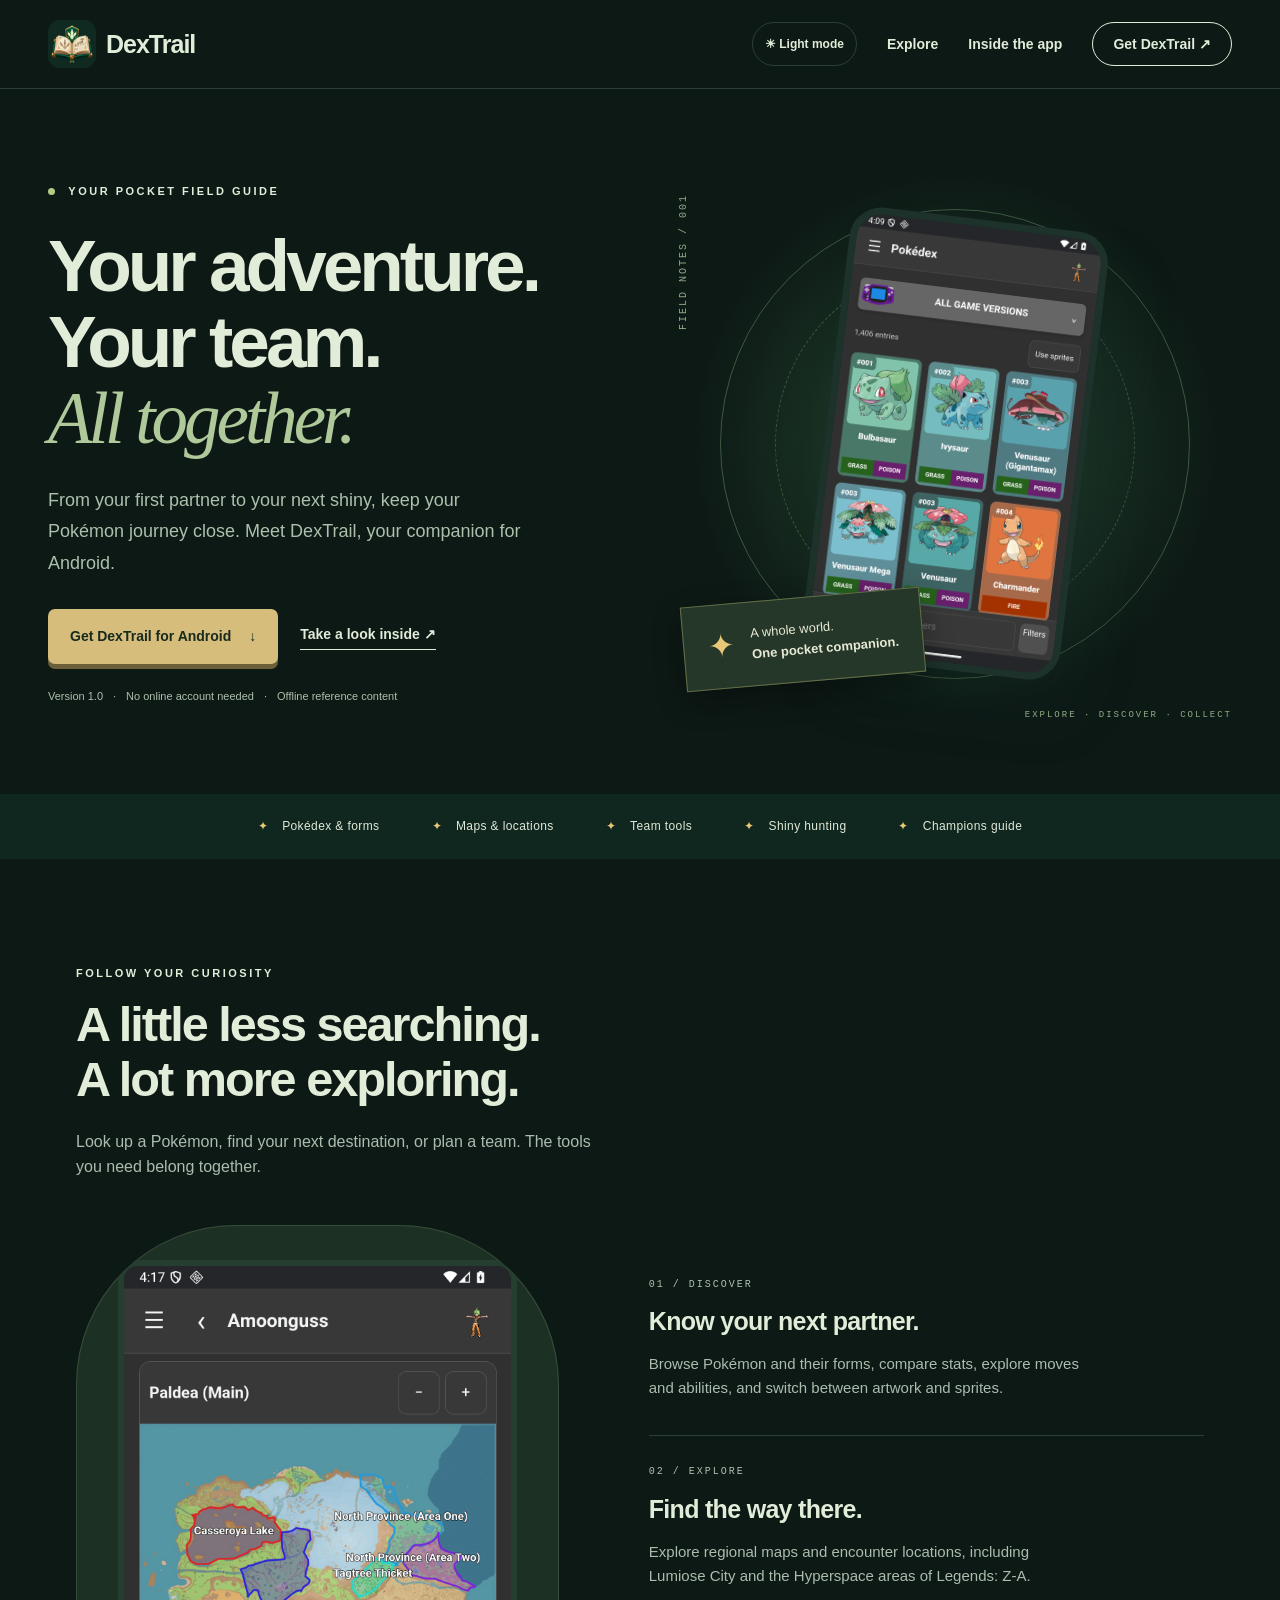
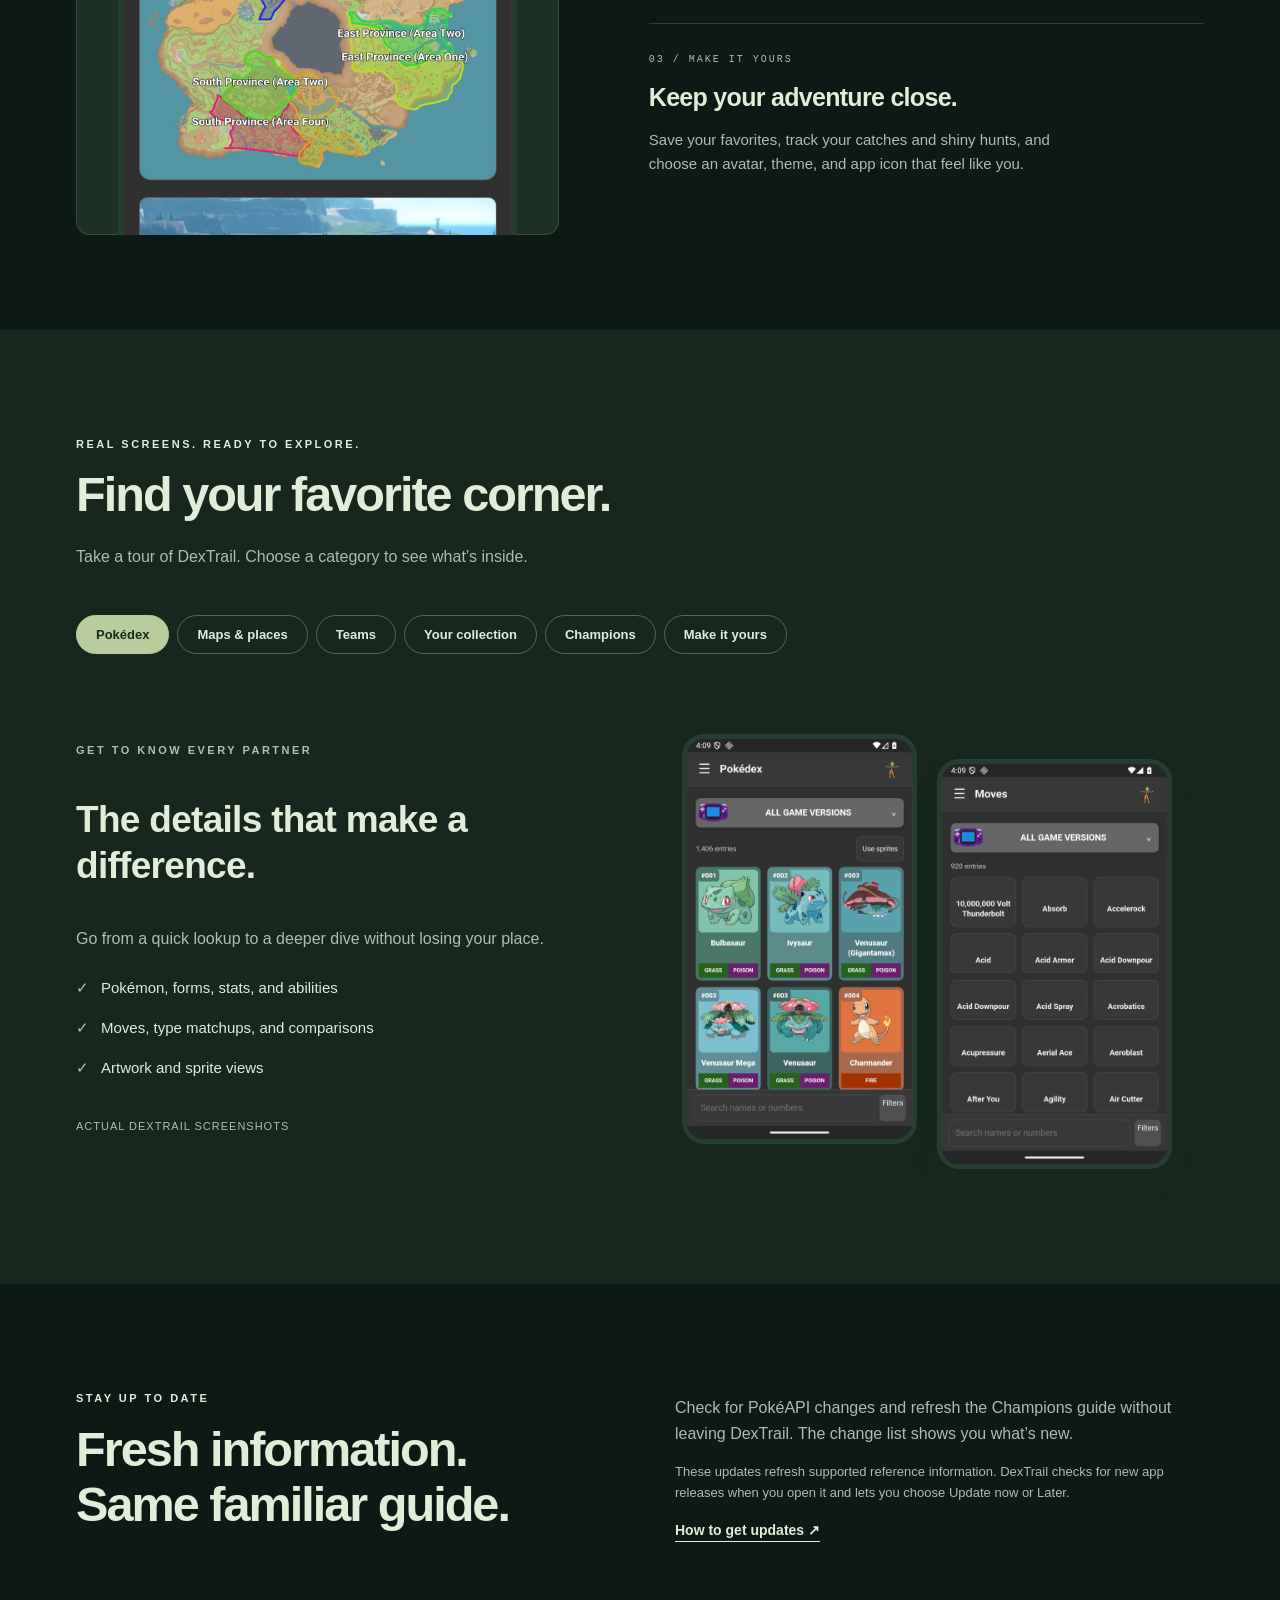
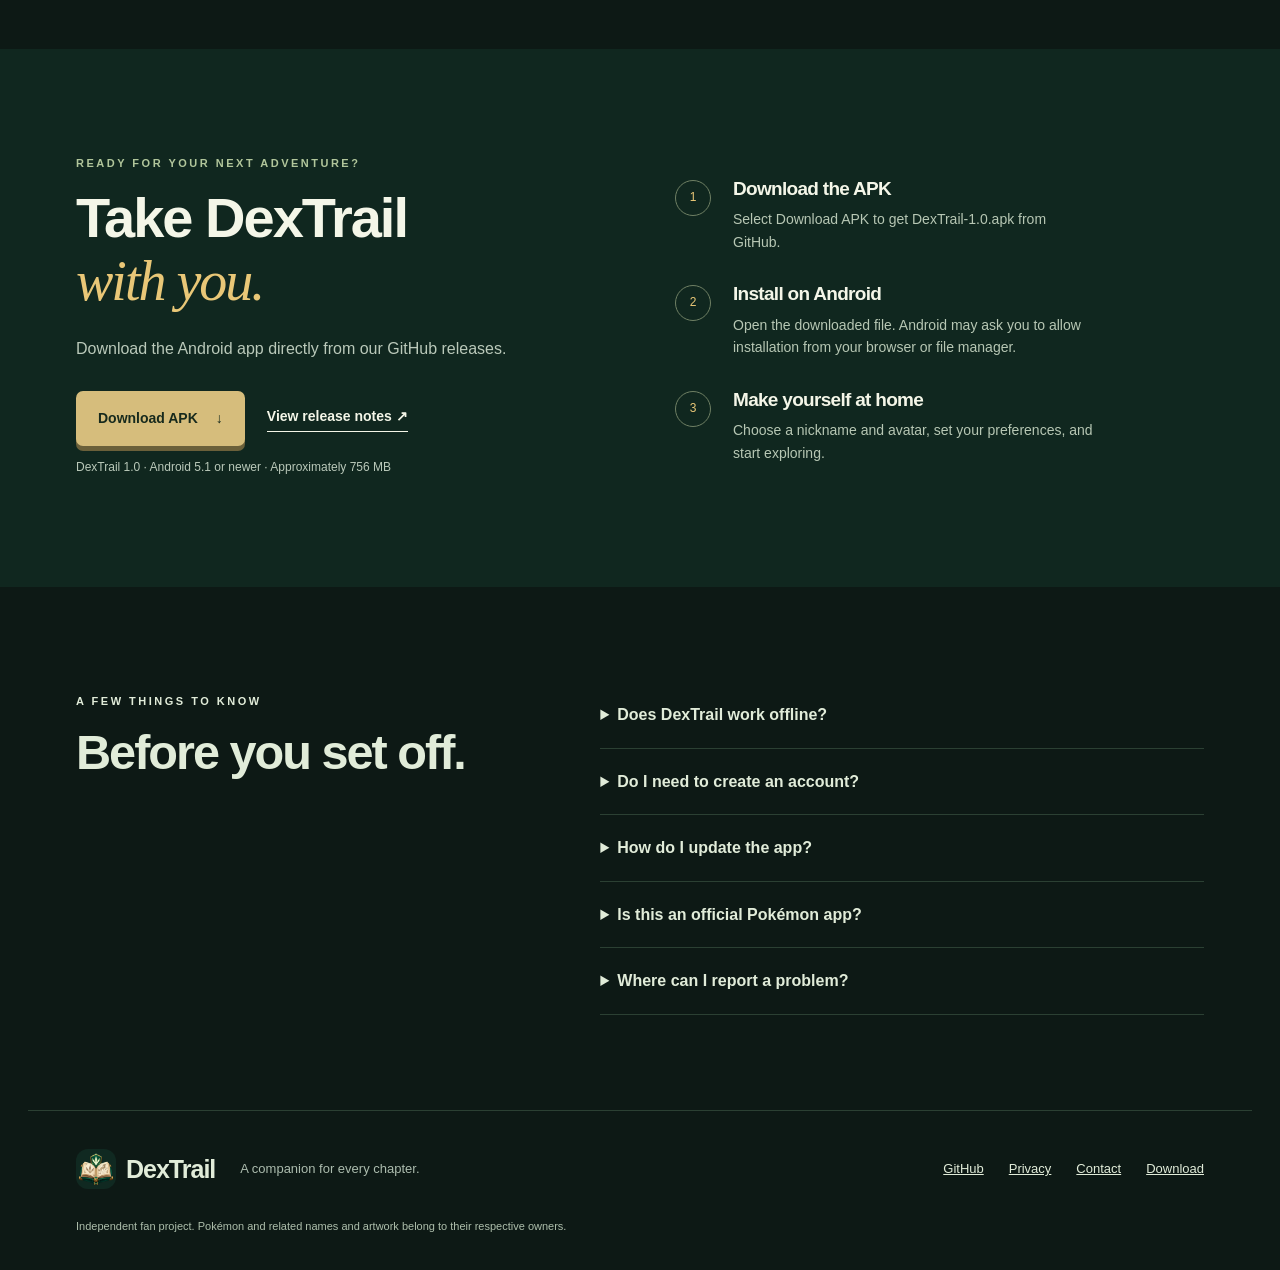
==== docs/index.html @ 18fff95b "Publish DexTrail website with downloads and GitHub link" ====
<!doctype html>
<html lang="en" data-theme="dark"><head><meta charset="utf-8"><meta name="viewport" content="width=device-width,initial-scale=1"><meta name="theme-color" content="#112d26"><meta name="description" content="Meet DexTrail: a Pokémon companion for Android. Explore the Pokédex, find locations, build teams, and keep track of your adventure."><title>DexTrail — Your adventure, all together.</title><link rel="icon" href="assets/app-icon.png"><script src="theme.js"></script><link rel="stylesheet" href="style.css"><link rel="stylesheet" href="theme.css"></head>
<body><a class="skip" href="#main">Skip to content</a>
<header><a class="brand" href="#"><img src="assets/app-icon.png" alt="" width="48" height="48"><span>DexTrail</span></a><nav aria-label="Main navigation"><button class="theme-toggle" type="button" aria-label="Switch to light mode">☀ <span>Light mode</span></button><a href="#explore">Explore</a><a href="#inside">Inside the app</a><a href="#download" class="nav-download">Get DexTrail <span aria-hidden="true">↗</span></a></nav></header>
<main id="main">
<section class="hero"><div class="hero-copy"><p class="eyebrow"><span class="dot"></span> YOUR POCKET FIELD GUIDE</p><h1>Your adventure.<br>Your team.<br><em>All together.</em></h1><p class="intro">From your first partner to your next shiny, keep your Pokémon journey close. Meet DexTrail, your companion for Android.</p><div class="actions"><a class="button primary" href="#download">Get DexTrail for Android <span aria-hidden="true">↓</span></a><a class="text-link" href="#inside">Take a look inside <span aria-hidden="true">↗</span></a></div><p class="hero-note">Version 1.0 <span>·</span> No online account needed <span>·</span> Offline reference content</p></div><div class="hero-scene"><div class="orbit orbit-one"></div><div class="orbit orbit-two"></div><div class="field-label">FIELD NOTES / 001</div><div class="phone hero-phone"><img src="assets/01-pokedex.png" alt="DexTrail Pokédex with Pokémon artwork, types, and search filters" width="1080" height="1920" fetchpriority="high"></div><div class="paper-tag"><span class="star">✦</span><div>A whole world.<br><strong>One pocket companion.</strong></div></div><span class="scene-mark">EXPLORE · DISCOVER · COLLECT</span></div></section>
<div class="feature-strip"><span>Pokédex & forms</span><span>Maps & locations</span><span>Team tools</span><span>Shiny hunting</span><span>Champions guide</span></div>
<section id="explore" class="section explore"><div class="section-heading"><p class="eyebrow">FOLLOW YOUR CURIOSITY</p><h2>A little less searching.<br>A lot more exploring.</h2><p>Look up a Pokémon, find your next destination, or plan a team. The tools you need belong together.</p></div><div class="feature-layout"><div class="map-frame"><img src="assets/03-locations.png" alt="Regional maps and Pokémon locations in DexTrail" width="1080" height="1920" loading="lazy"></div><div class="feature-stories"><article><span class="number">01 / DISCOVER</span><h3>Know your next partner.</h3><p>Browse Pokémon and their forms, compare stats, explore moves and abilities, and switch between artwork and sprites.</p></article><article><span class="number">02 / EXPLORE</span><h3>Find the way there.</h3><p>Explore regional maps and encounter locations, including Lumiose City and the Hyperspace areas of Legends: Z-A.</p></article><article><span class="number">03 / MAKE IT YOURS</span><h3>Keep your adventure close.</h3><p>Save your favorites, track your catches and shiny hunts, and choose an avatar, theme, and app icon that feel like you.</p></article></div></div></section>
<section id="inside" class="tour section"><div class="section-heading"><p class="eyebrow">REAL SCREENS. READY TO EXPLORE.</p><h2>Find your favorite corner.</h2><p>Take a tour of DexTrail. Choose a category to see what’s inside.</p></div><div class="tour-tabs" role="tablist" aria-label="App features"></div><div class="tour-content"><div class="tour-copy"><p class="eyebrow" id="tour-kicker"></p><h3 id="tour-title"></h3><p id="tour-description"></p><ul id="tour-points"></ul><p class="screen-note">Actual DexTrail screenshots</p></div><div class="tour-screens" id="tour-screens" role="tabpanel" tabindex="0"></div></div></section>
<section class="updates section"><div><p class="eyebrow">STAY UP TO DATE</p><h2>Fresh information.<br>Same familiar guide.</h2></div><div><p>Check for PokéAPI changes and refresh the Champions guide without leaving DexTrail. The change list shows you what’s new.</p><p class="muted">These updates refresh supported reference information. DexTrail checks for new app releases when you open it and lets you choose Update now or Later.</p><a class="text-link" href="#download">How to get updates <span aria-hidden="true">↗</span></a></div></section>
<section id="download" class="download section"><div><p class="eyebrow">READY FOR YOUR NEXT ADVENTURE?</p><h2>Take DexTrail<br><em>with you.</em></h2><p>Download the Android app directly from our GitHub releases.</p><div id="release-action" class="actions"><a class="button primary" href="https://github.com/Cryoflam3/DexTrail/releases/download/v1.0-build.20328/DexTrail-1.0.apk">Download APK <span aria-hidden="true">↓</span></a><a class="text-link" href="https://github.com/Cryoflam3/DexTrail/releases/latest">View release notes <span aria-hidden="true">↗</span></a></div><p class="download-meta">DexTrail 1.0 · Android 5.1 or newer · Approximately 756 MB</p></div><ol class="install-steps"><li><span>1</span><div><h3>Download the APK</h3><p>Select Download APK to get DexTrail-1.0.apk from GitHub.</p></div></li><li><span>2</span><div><h3>Install on Android</h3><p>Open the downloaded file. Android may ask you to allow installation from your browser or file manager.</p></div></li><li><span>3</span><div><h3>Make yourself at home</h3><p>Choose a nickname and avatar, set your preferences, and start exploring.</p></div></li></ol></section>
<section class="faq section"><div><p class="eyebrow">A FEW THINGS TO KNOW</p><h2>Before you set off.</h2></div><div class="questions"><details><summary>Does DexTrail work offline?</summary><p>Bundled reference content works offline. Refreshing information, opening source websites, and downloading additional online content require an internet connection.</p></details><details><summary>Do I need to create an account?</summary><p>No. Your nickname and avatar create a local profile on your device. Your teams, collections, and preferences stay in the app’s private storage.</p></details><details><summary>How do I update the app?</summary><p>Get new APK versions from the same GitHub release page. Install them over your existing DexTrail installation rather than uninstalling first. Export a backup before updating to keep an extra copy of your saved records.</p></details><details><summary>Is this an official Pokémon app?</summary><p>No. DexTrail is an independent fan project and is not affiliated with or endorsed by Nintendo, The Pokémon Company, or Game Freak. Pokémon names and artwork belong to their respective owners. Source and artist credits are available inside the app.</p></details><details><summary>Where can I report a problem?</summary><p>Email <a href="mailto:DexTrail.Feedback@proton.me">DexTrail.Feedback@proton.me</a> with the app version, what happened, and the steps that led to it. Please leave personal information out of screenshots.</p></details></div></section>
</main><footer><a class="brand" href="#"><img src="assets/app-icon.png" alt="" width="40" height="40">DexTrail</a><p>A companion for every chapter.</p><div><a href="https://github.com/Cryoflam3/DexTrail">GitHub</a><a href="privacy.html">Privacy</a><a href="mailto:DexTrail.Feedback@proton.me">Contact</a><a href="#download">Download</a></div><small>Independent fan project. Pokémon and related names and artwork belong to their respective owners.</small></footer>
<dialog id="lightbox"><button class="close" aria-label="Close screenshot">×</button><img alt=""></dialog><script src="release.js"></script><script src="app.js"></script></body></html>
---- docs/style.css ----
:root{--ink:#173c31;--forest:#112d26;--green:#25533e;--paper:#f6f4eb;--gold:#e9c777;--muted:#66776b;--line:#d9ded0}*{box-sizing:border-box}html{scroll-behavior:smooth;scroll-padding-top:95px}body{margin:0;background:var(--paper);color:var(--ink);font-family:Arial,Helvetica,sans-serif;line-height:1.6}a{color:inherit}button,a,summary{-webkit-tap-highlight-color:transparent}a:focus-visible,button:focus-visible,summary:focus-visible{outline:3px solid #ad7400;outline-offset:5px}header{display:flex;align-items:center;justify-content:space-between;max-width:1320px;margin:auto;padding:20px 48px;border-bottom:1px solid var(--line)}.brand{display:flex;align-items:center;gap:10px;text-decoration:none;font-size:25px;font-weight:800;letter-spacing:-1px}.brand img{object-fit:contain;border-radius:12px}nav{display:flex;gap:30px;align-items:center}nav a{font-size:14px;text-decoration:none;font-weight:600}.nav-download{border:1px solid var(--ink);border-radius:30px;padding:10px 20px}.hero{max-width:1320px;margin:auto;display:grid;grid-template-columns:1.08fr 1fr;min-height:700px;padding:70px 48px 65px;gap:32px;overflow:hidden;align-items:center}.eyebrow{font-size:11px;letter-spacing:2.5px;font-weight:700}.dot{display:inline-block;width:7px;height:7px;border-radius:50%;background:#4a7c48;margin-right:8px}h1{font-size:clamp(52px,5.7vw,80px);line-height:1.04;letter-spacing:-4px;margin:28px 0}h1 em,h2 em{font-family:Georgia,serif;font-weight:400;color:#53805a}h2{font-size:clamp(34px,3.8vw,52px);line-height:1.13;letter-spacing:-2px;margin:14px 0 22px}h3{font-size:25px;letter-spacing:-.7px;line-height:1.25}.intro{max-width:490px;font-size:18px;color:#586b60;line-height:1.75}.actions{display:flex;flex-wrap:wrap;gap:22px;align-items:center;margin-top:30px}.button{display:inline-flex;justify-content:center;align-items:center;gap:18px;padding:16px 22px;border-radius:7px;text-decoration:none;font-size:14px;font-weight:700}.primary{background:var(--ink);color:white;box-shadow:0 5px 0 #0d251c}.primary:hover{background:#2e6049;transform:translateY(-1px)}.text-link{font-size:14px;text-decoration:none;border-bottom:1px solid currentColor;padding-bottom:3px;font-weight:600}.hero-note{font-size:11px;color:#6d786c;margin-top:24px;display:flex;gap:10px;flex-wrap:wrap}.hero-scene{position:relative;min-height:570px;display:flex;justify-content:center;align-items:center;background:radial-gradient(ellipse,#d6e1c7 0,transparent 67%)}.orbit{position:absolute;border:1px solid #b7c7a6;border-radius:50%;width:470px;height:470px}.orbit-two{width:360px;height:360px;border-style:dashed}.hero-phone{width:260px;transform:rotate(7deg);box-shadow:26px 35px 50px #102a2638!important}.phone{background:#182c23;border:7px solid #1d322a;border-radius:32px;overflow:hidden;box-shadow:0 16px 25px #132a2720}.phone img{display:block;width:100%;height:auto}.field-label{position:absolute;left:0;top:35px;transform:rotate(-90deg) translateX(-100%);transform-origin:left top;font:10px monospace;letter-spacing:2px;color:#7d8d73}.paper-tag{position:absolute;bottom:47px;left:5px;display:flex;align-items:center;gap:16px;border:1px solid #e5d8b8;padding:16px 24px;background:#fffaf0;box-shadow:0 10px 30px #24371f12;transform:rotate(-5deg);font-size:13px}.star{font-size:32px;color:#a78639}.scene-mark{position:absolute;right:0;bottom:9px;font:9px monospace;letter-spacing:2px;color:#62745b}.feature-strip{background:var(--forest);color:#e0e9d8;display:flex;justify-content:center;flex-wrap:wrap;gap:24px 52px;padding:23px;font-size:12px;letter-spacing:.4px}.feature-strip span:before{content:'✦';color:var(--gold);margin-right:14px}.section{max-width:1224px;margin:auto;padding:95px 48px}.section-heading{max-width:690px;margin-bottom:45px}.section-heading>p:last-child{color:var(--muted);max-width:530px}.feature-layout{display:grid;grid-template-columns:1fr 1.15fr;gap:90px;align-items:center}.map-frame{height:610px;overflow:hidden;background:#e0e7d3;border-radius:160px 160px 14px 14px;padding:35px 42px 0;box-shadow:inset 0 0 0 1px #cad6bc}.map-frame img{width:100%;height:auto;border:6px solid #263e30;border-radius:20px}.feature-stories article{padding:20px 0;border-bottom:1px solid var(--line)}.feature-stories article:last-child{border:0}.number{font:10px monospace;letter-spacing:2px;color:#688455}.feature-stories h3{margin:12px 0}.feature-stories p{font-size:15px;color:var(--muted);max-width:440px}.tour{background:#e9eddf;max-width:none}.tour>.section-heading,.tour-tabs,.tour-content{max-width:1128px;margin-left:auto;margin-right:auto}.tour-tabs{display:flex;gap:8px;flex-wrap:wrap;margin-bottom:35px}.tour-tabs button{font:600 13px Arial;padding:11px 19px;border:1px solid #b8c7ae;border-radius:25px;background:transparent;color:var(--ink);cursor:pointer}.tour-tabs button[aria-selected=true]{background:var(--ink);color:white;border-color:var(--ink)}.tour-content{display:grid;grid-template-columns:1fr 1.1fr;gap:70px;align-items:center;min-height:500px}.tour-copy h3{font-size:37px;max-width:420px}.tour-copy>p{color:#5d7162}.tour-copy li{padding:8px 0;list-style:none;font-size:15px}.tour-copy ul{padding:0}.tour-copy li:before{content:'✓';margin-right:12px;color:#5c8050}.screen-note{font-size:11px!important;letter-spacing:1px;text-transform:uppercase;margin-top:30px}.tour-screens{display:flex;align-items:center;gap:20px;justify-content:center}.screen-button{padding:0;background:transparent;border:0;cursor:zoom-in;width:46%;max-width:235px}.screen-button:nth-child(2){margin-top:50px}.screen-button img{display:block;width:100%;height:auto;border:5px solid #263d31;border-radius:22px;box-shadow:0 14px 24px #16352722}.updates{display:grid;grid-template-columns:1fr 1fr;gap:70px}.updates p{color:var(--muted)}.updates .eyebrow{color:var(--ink)}.muted{font-size:13px}.download{background:var(--forest);color:#f4f6e8;max-width:none;display:grid;grid-template-columns:1fr 1fr;gap:70px;padding-left:max(48px,calc((100vw - 1128px)/2));padding-right:max(48px,calc((100vw - 1128px)/2))}.download h2{font-size:56px}.download h2 em{color:var(--gold)}.download .eyebrow{color:#b1c69b}.download>div>p:not(.eyebrow){color:#bac9ba}.download .primary{background:var(--gold);color:var(--forest);box-shadow:0 4px 0 #96732e}.download-meta{font-size:12px}.release-pending{display:inline-block;border:1px solid #66765b;padding:15px;border-radius:8px;font-size:14px}.install-steps{list-style:none;padding:0}.install-steps li{display:flex;gap:22px;padding:12px 0}.install-steps li>span{border:1px solid #6f8064;border-radius:50%;min-width:36px;height:36px;display:grid;place-items:center;font-size:12px;color:var(--gold);margin-top:8px}.install-steps h3{font-size:19px;margin:5px 0 8px}.install-steps p{font-size:14px;color:#b7c7b4;max-width:360px;margin:0}.faq{display:grid;grid-template-columns:1fr 1.3fr;gap:60px}.questions details{border-bottom:1px solid var(--line);padding:20px 0}.questions summary{font-weight:600;cursor:pointer;font-size:16px}.questions p{font-size:14px;color:var(--muted);overflow-wrap:anywhere}footer{border-top:1px solid var(--line);max-width:1224px;margin:auto;padding:35px 48px;display:flex;flex-wrap:wrap;align-items:center;gap:25px;font-size:13px}footer p{color:var(--muted)}footer>div{margin-left:auto;display:flex;gap:25px}footer small{flex-basis:100%;color:#73806e;font-size:11px}.skip{position:absolute;top:-80px;left:15px;padding:12px;background:white;z-index:20}.skip:focus{top:10px}dialog{border:0;background:#14291e;padding:10px;max-width:95vw;max-height:95vh;border-radius:15px}dialog::backdrop{background:#07170de0}dialog img{max-width:88vw;max-height:86vh;display:block}dialog .close{position:absolute;right:14px;top:14px;width:38px;height:38px;border:1px solid #fff7;border-radius:50%;background:#173c31;color:white;font-size:28px;cursor:pointer}@media(max-width:850px){header{padding:18px 24px}nav{gap:18px}.hero{padding:40px 24px;gap:15px;min-height:620px}h1{letter-spacing:-2.5px;font-size:55px}.hero-phone{width:220px}.hero-scene{min-height:510px}.orbit{width:340px;height:340px}.paper-tag{left:-10px;padding:13px}.feature-layout{gap:35px}.section{padding:65px 24px}.tour-content{gap:28px}.updates,.download,.faq{gap:35px}.map-frame{height:540px;padding:28px 20px 0}.download h2{font-size:45px}}@media(max-width:600px){nav>a:first-child{display:none}nav{gap:12px}.brand{font-size:22px}.brand img{width:38px;height:38px}.nav-download{padding:8px 12px}nav a{font-size:12px}.hero{grid-template-columns:1fr;padding-top:38px}.hero-copy{max-width:480px}.hero h1{font-size:57px}.intro{font-size:16px}.hero-scene{min-height:520px;margin-top:20px}.hero-phone{width:238px}.orbit{width:340px;height:340px}.paper-tag{left:0;bottom:30px}.feature-strip{gap:15px 23px;font-size:11px}.feature-layout,.tour-content,.updates,.download,.faq{grid-template-columns:1fr}.feature-layout{gap:25px}.map-frame{height:480px;max-width:380px;margin:auto;padding:25px 40px 0}.tour-screens{gap:14px}.tour-copy h3{font-size:30px}.tour-tabs{gap:7px}.tour-tabs button{padding:10px 13px;font-size:12px}.tour-content{min-height:0}.section{padding:55px 24px}.download{gap:20px}.faq{gap:10px}footer{padding:30px 24px;gap:15px}footer>div{margin:0;width:100%}.hero-note{font-size:10px;gap:7px}}@media(prefers-reduced-motion:reduce){html{scroll-behavior:auto}*{transition:none!important}}
---- docs/theme.css ----
html[data-theme="light"]{color-scheme:light}
html[data-theme="dark"]{color-scheme:dark;--ink:#e1ecd9;--forest:#10271f;--green:#91b991;--paper:#0d1915;--muted:#acbcae;--line:#2b4033}
.theme-toggle{display:inline-flex;align-items:center;justify-content:center;gap:7px;min-height:44px;padding:9px 12px;border:1px solid var(--line,#506653);border-radius:24px;background:transparent;color:inherit;font:600 12px Arial,sans-serif;white-space:nowrap;cursor:pointer}
.theme-toggle:hover{border-color:currentColor}
.privacy-nav{display:flex;align-items:center;justify-content:space-between;gap:20px;margin-bottom:35px}
.privacy-nav a{text-decoration:none;font-weight:700}
html[data-theme="dark"] .hero h1 em,html[data-theme="dark"] h2 em{color:#b0c99a}
html[data-theme="dark"] .intro,html[data-theme="dark"] .hero-note,html[data-theme="dark"] .tour-copy>p,html[data-theme="dark"] .number,html[data-theme="dark"] footer small{color:#aebfac}
html[data-theme="dark"] .dot{background:#b4cb83}
html[data-theme="dark"] .hero-scene{background:radial-gradient(ellipse,#254831 0,transparent 67%)}
html[data-theme="dark"] .orbit{border-color:#3c5841}
html[data-theme="dark"] .field-label,html[data-theme="dark"] .scene-mark{color:#91ab87}
html[data-theme="dark"] .paper-tag{background:#243729;border-color:#657048;color:#e8e9d4;box-shadow:0 10px 30px #0005}
html[data-theme="dark"] .star{color:#e9c777}
html[data-theme="dark"] .primary{background:#d6bd7c;color:#172a1d;box-shadow:0 5px 0 #6b603a}
html[data-theme="dark"] .primary:hover{background:#ebd39a}
html[data-theme="dark"] .map-frame{background:#1c3023;box-shadow:inset 0 0 0 1px #354d39}
html[data-theme="dark"] .tour{background:#17271e}
html[data-theme="dark"] .tour-tabs button{border-color:#526a50}
html[data-theme="dark"] .tour-tabs button[aria-selected="true"]{background:#b9cc9c;color:#18291d;border-color:#b9cc9c}
html[data-theme="dark"] .tour-copy li:before{color:#b7ca91}
html[data-theme="dark"] .download h2 em{color:var(--gold)}
html[data-theme="dark"] .skip{background:#233b2a}
html[data-theme="dark"] .privacy-page{background:#0d1915;color:#e1ecd9}
html[data-theme="dark"] .privacy-page a{color:#d9c58b}
html[data-theme="dark"] .privacy-page .date{color:#acbcae}
.privacy-page .theme-toggle:focus-visible{outline:3px solid #b7964e;outline-offset:4px}
@media(max-width:700px){header{gap:10px;flex-wrap:wrap}header nav{gap:10px}header nav>a:not(.nav-download){display:none}}
@media(max-width:370px){header{padding:16px}.brand{font-size:20px}.brand img{width:32px;height:32px}header nav{width:100%;justify-content:space-between}}
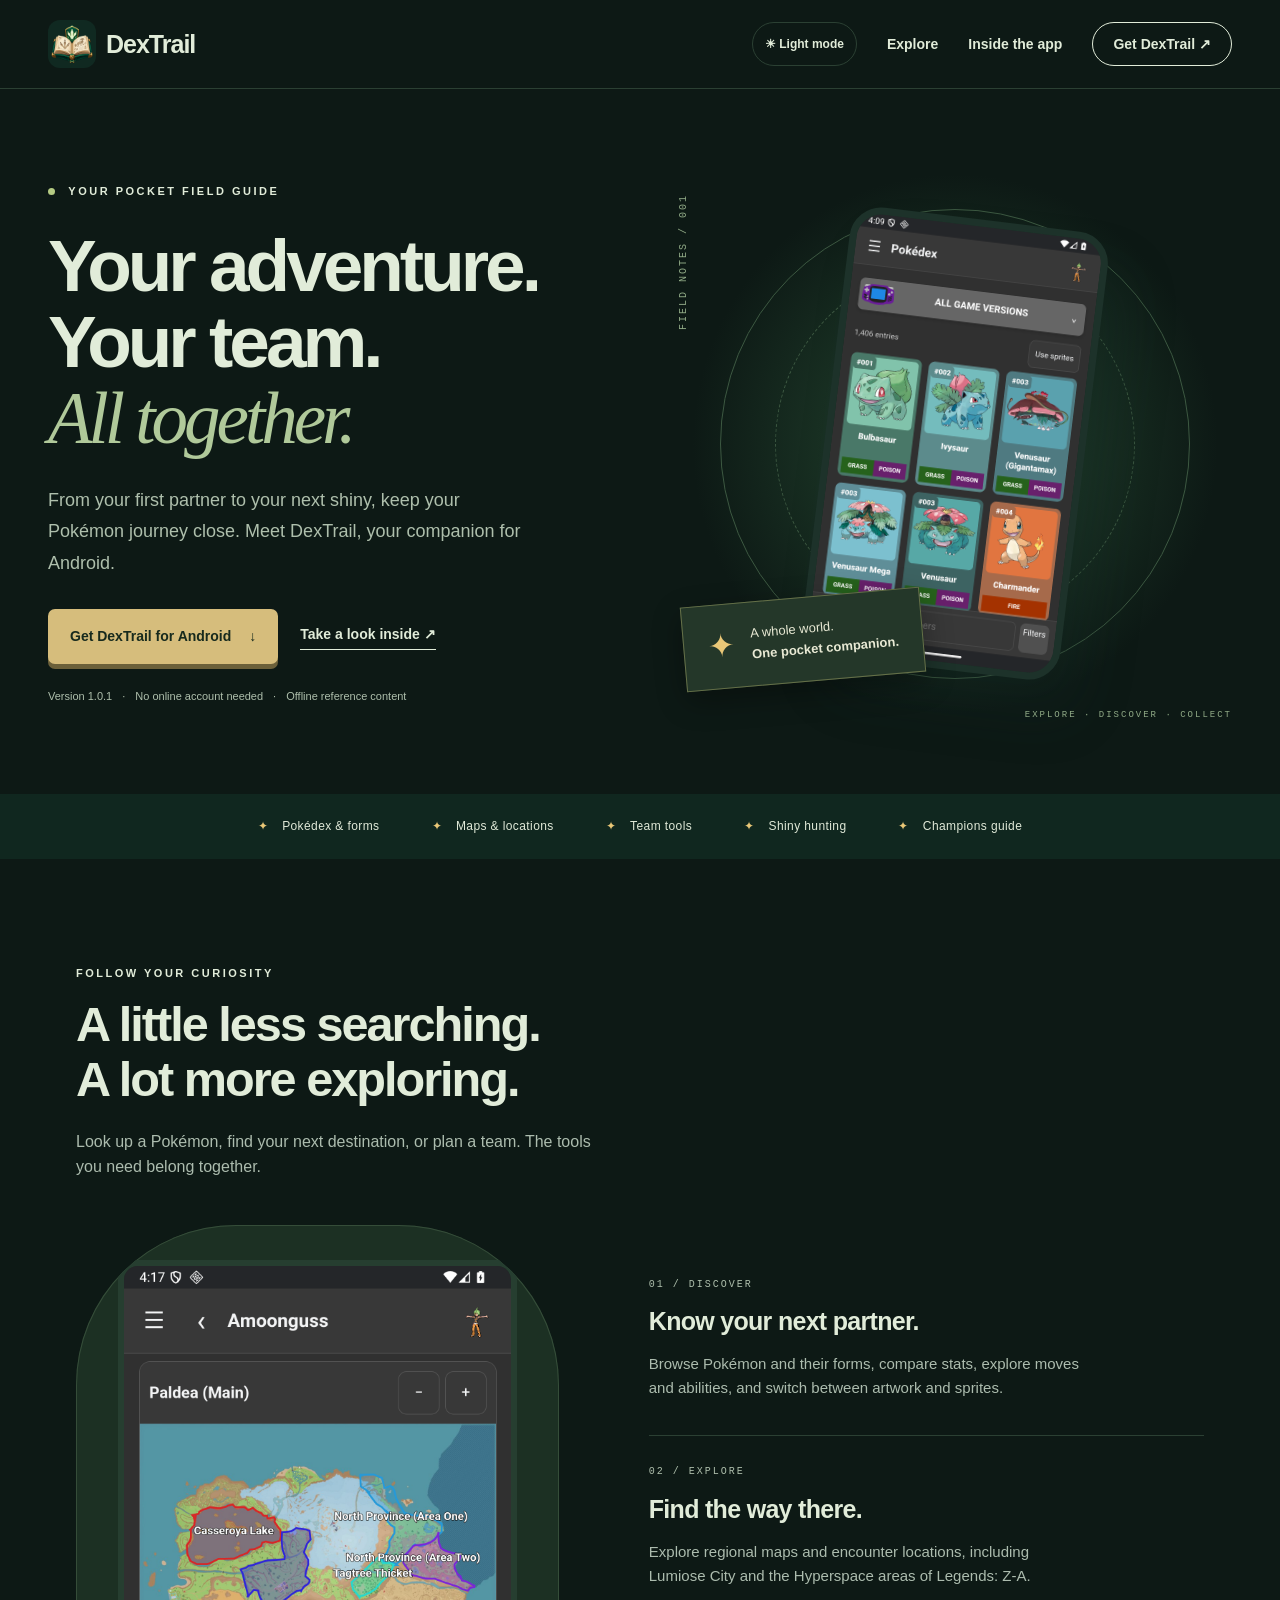
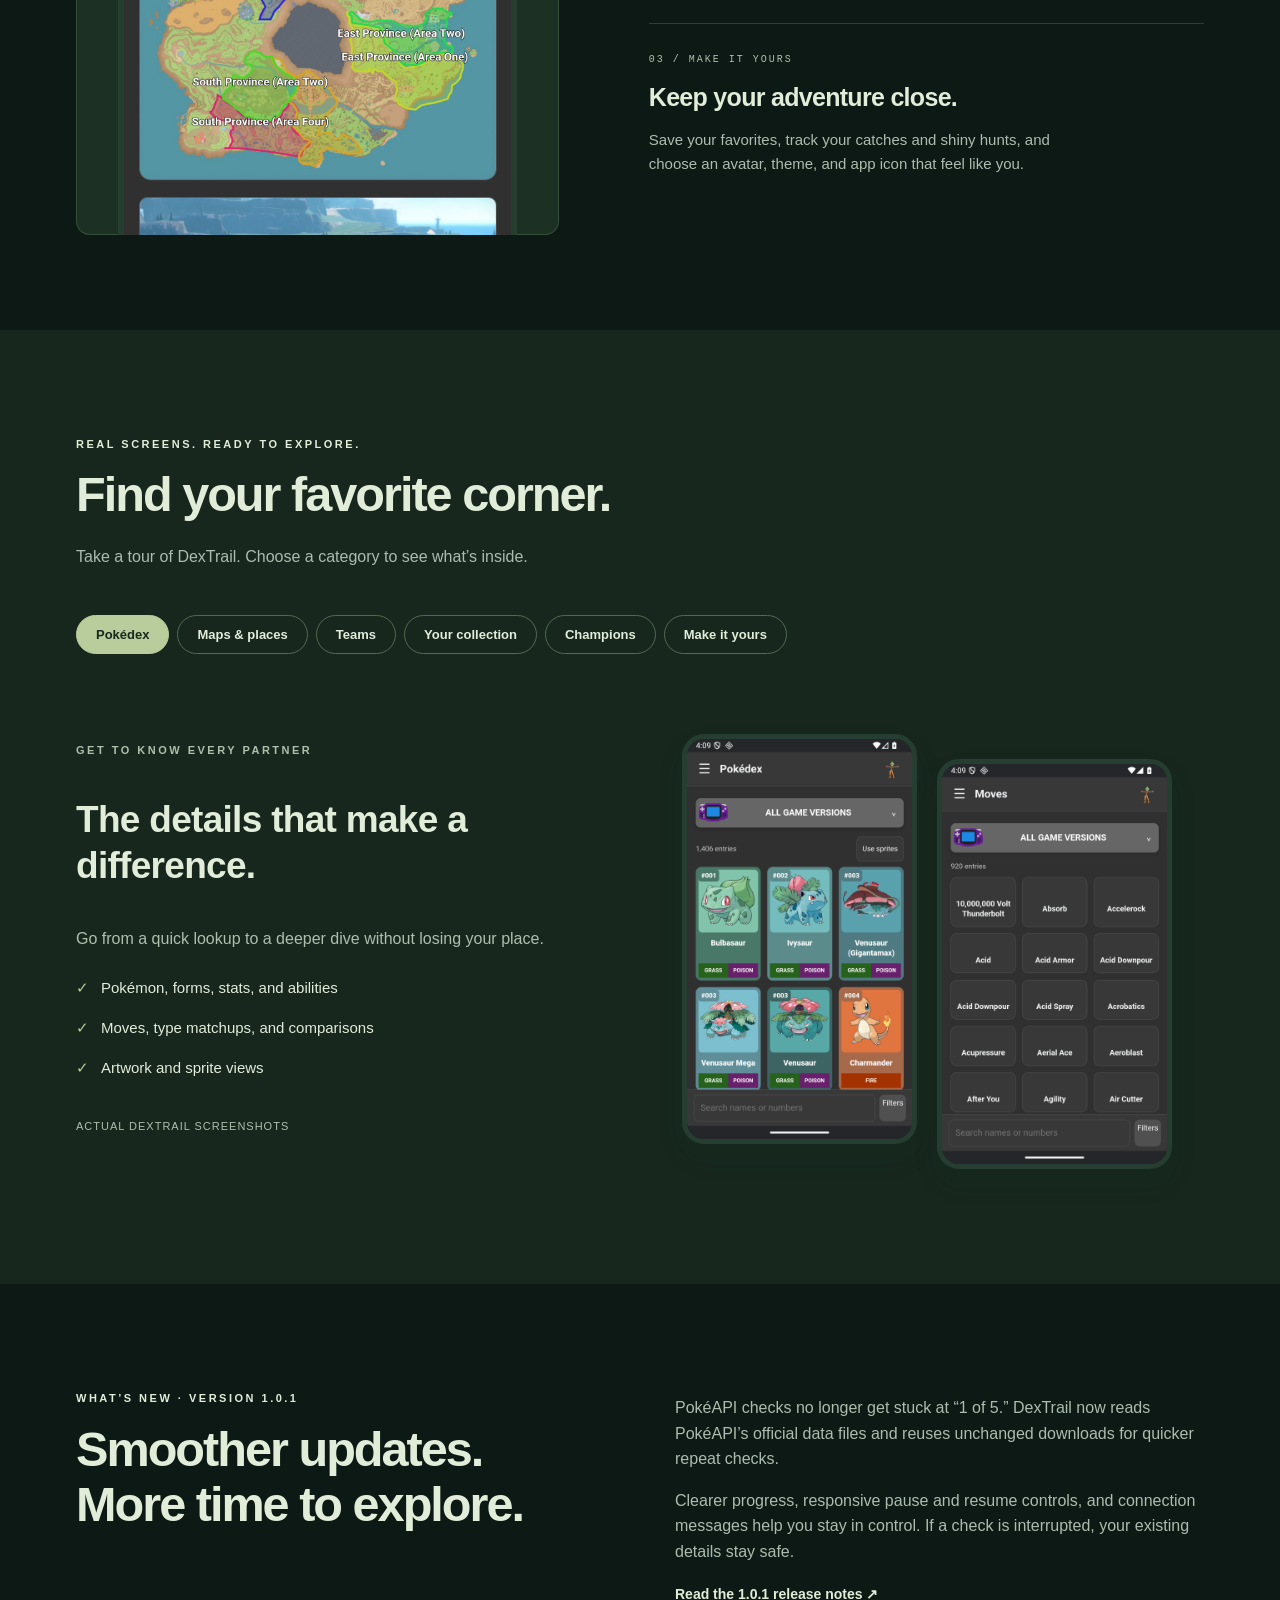
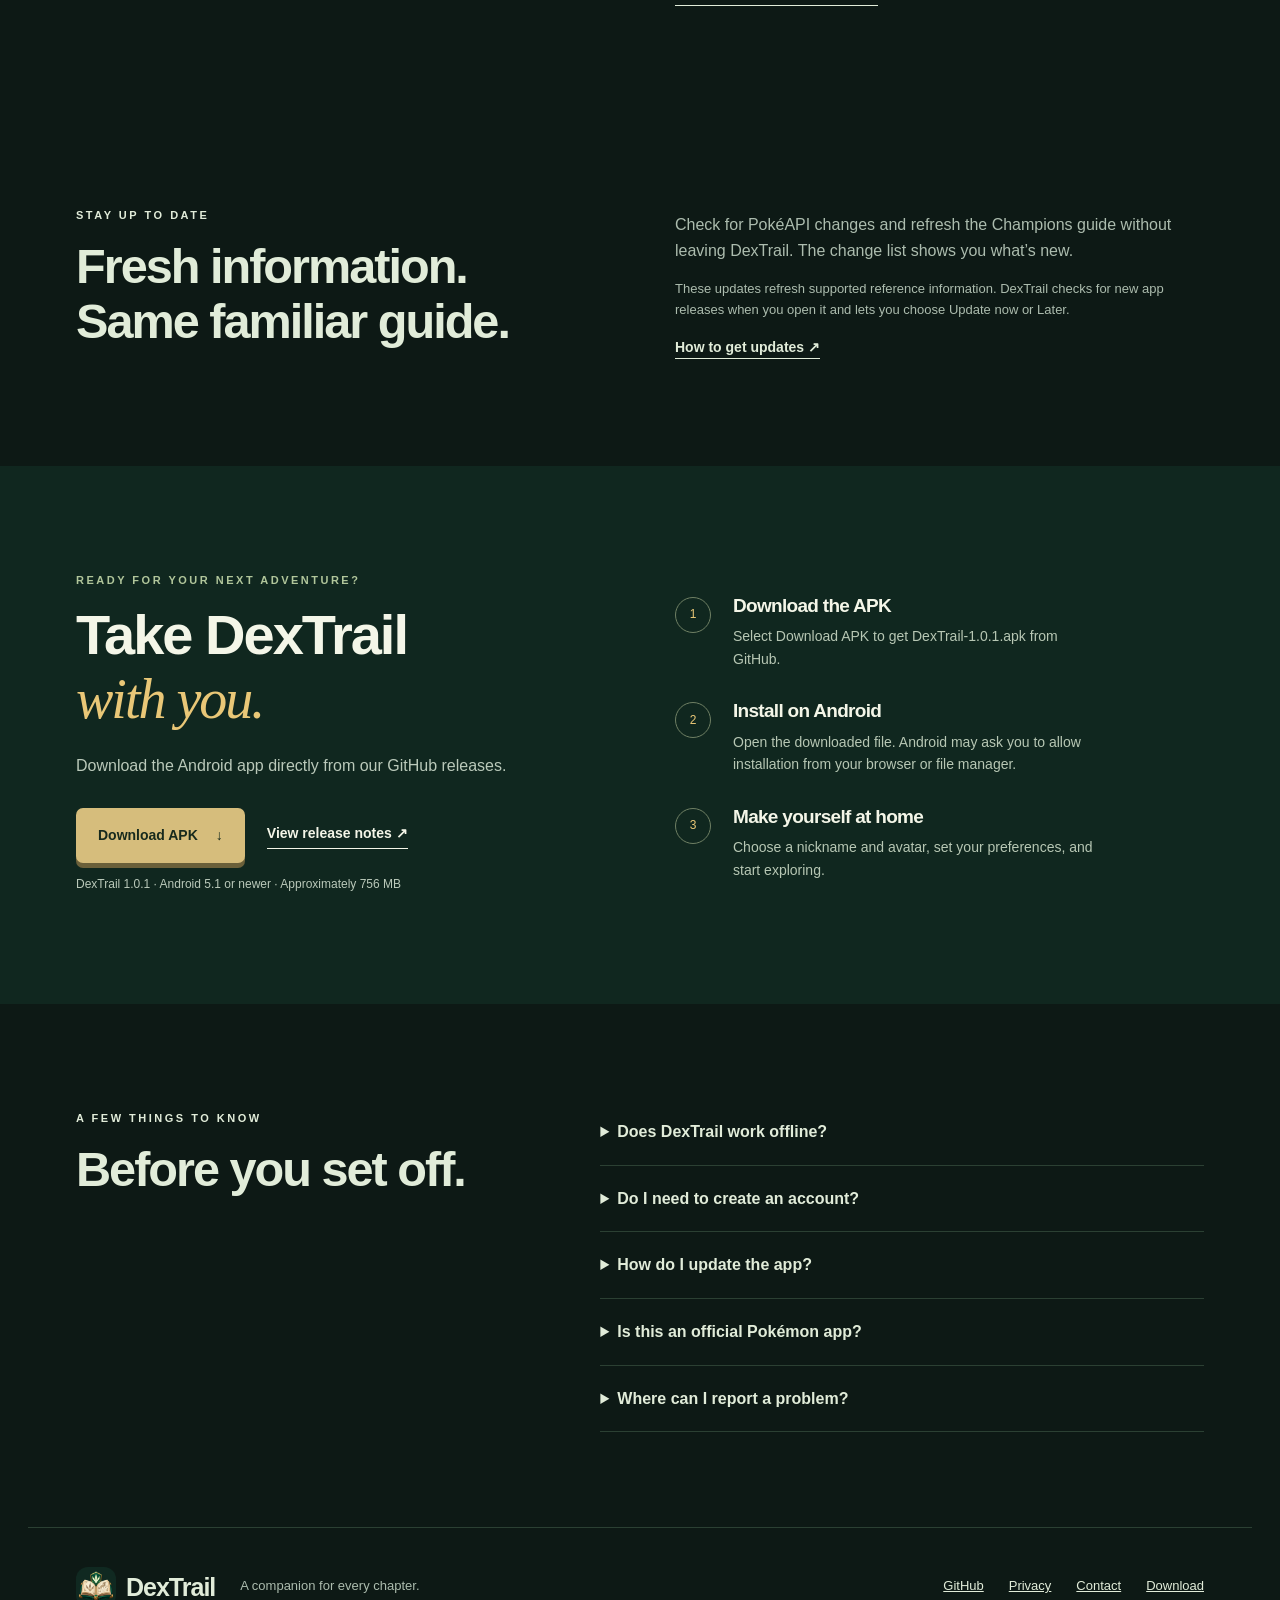
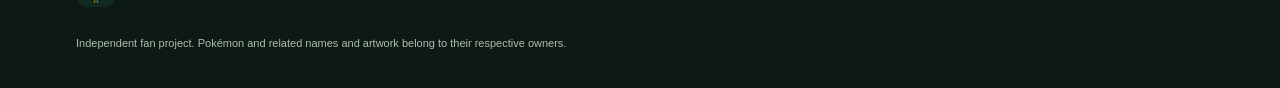
==== commit 74cc530c: "Update DexTrail website and release history for 1.0.1" ====
--- a/docs/index.html
+++ b/docs/index.html
@@ -3,12 +3,12 @@
 <body><a class="skip" href="#main">Skip to content</a>
 <header><a class="brand" href="#"><img src="assets/app-icon.png" alt="" width="48" height="48"><span>DexTrail</span></a><nav aria-label="Main navigation"><button class="theme-toggle" type="button" aria-label="Switch to light mode">☀ <span>Light mode</span></button><a href="#explore">Explore</a><a href="#inside">Inside the app</a><a href="#download" class="nav-download">Get DexTrail <span aria-hidden="true">↗</span></a></nav></header>
 <main id="main">
-<section class="hero"><div class="hero-copy"><p class="eyebrow"><span class="dot"></span> YOUR POCKET FIELD GUIDE</p><h1>Your adventure.<br>Your team.<br><em>All together.</em></h1><p class="intro">From your first partner to your next shiny, keep your Pokémon journey close. Meet DexTrail, your companion for Android.</p><div class="actions"><a class="button primary" href="#download">Get DexTrail for Android <span aria-hidden="true">↓</span></a><a class="text-link" href="#inside">Take a look inside <span aria-hidden="true">↗</span></a></div><p class="hero-note">Version 1.0 <span>·</span> No online account needed <span>·</span> Offline reference content</p></div><div class="hero-scene"><div class="orbit orbit-one"></div><div class="orbit orbit-two"></div><div class="field-label">FIELD NOTES / 001</div><div class="phone hero-phone"><img src="assets/01-pokedex.png" alt="DexTrail Pokédex with Pokémon artwork, types, and search filters" width="1080" height="1920" fetchpriority="high"></div><div class="paper-tag"><span class="star">✦</span><div>A whole world.<br><strong>One pocket companion.</strong></div></div><span class="scene-mark">EXPLORE · DISCOVER · COLLECT</span></div></section>
+<section class="hero"><div class="hero-copy"><p class="eyebrow"><span class="dot"></span> YOUR POCKET FIELD GUIDE</p><h1>Your adventure.<br>Your team.<br><em>All together.</em></h1><p class="intro">From your first partner to your next shiny, keep your Pokémon journey close. Meet DexTrail, your companion for Android.</p><div class="actions"><a class="button primary" href="#download">Get DexTrail for Android <span aria-hidden="true">↓</span></a><a class="text-link" href="#inside">Take a look inside <span aria-hidden="true">↗</span></a></div><p class="hero-note">Version 1.0.1 <span>·</span> No online account needed <span>·</span> Offline reference content</p></div><div class="hero-scene"><div class="orbit orbit-one"></div><div class="orbit orbit-two"></div><div class="field-label">FIELD NOTES / 001</div><div class="phone hero-phone"><img src="assets/01-pokedex.png" alt="DexTrail Pokédex with Pokémon artwork, types, and search filters" width="1080" height="1920" fetchpriority="high"></div><div class="paper-tag"><span class="star">✦</span><div>A whole world.<br><strong>One pocket companion.</strong></div></div><span class="scene-mark">EXPLORE · DISCOVER · COLLECT</span></div></section>
 <div class="feature-strip"><span>Pokédex & forms</span><span>Maps & locations</span><span>Team tools</span><span>Shiny hunting</span><span>Champions guide</span></div>
 <section id="explore" class="section explore"><div class="section-heading"><p class="eyebrow">FOLLOW YOUR CURIOSITY</p><h2>A little less searching.<br>A lot more exploring.</h2><p>Look up a Pokémon, find your next destination, or plan a team. The tools you need belong together.</p></div><div class="feature-layout"><div class="map-frame"><img src="assets/03-locations.png" alt="Regional maps and Pokémon locations in DexTrail" width="1080" height="1920" loading="lazy"></div><div class="feature-stories"><article><span class="number">01 / DISCOVER</span><h3>Know your next partner.</h3><p>Browse Pokémon and their forms, compare stats, explore moves and abilities, and switch between artwork and sprites.</p></article><article><span class="number">02 / EXPLORE</span><h3>Find the way there.</h3><p>Explore regional maps and encounter locations, including Lumiose City and the Hyperspace areas of Legends: Z-A.</p></article><article><span class="number">03 / MAKE IT YOURS</span><h3>Keep your adventure close.</h3><p>Save your favorites, track your catches and shiny hunts, and choose an avatar, theme, and app icon that feel like you.</p></article></div></div></section>
 <section id="inside" class="tour section"><div class="section-heading"><p class="eyebrow">REAL SCREENS. READY TO EXPLORE.</p><h2>Find your favorite corner.</h2><p>Take a tour of DexTrail. Choose a category to see what’s inside.</p></div><div class="tour-tabs" role="tablist" aria-label="App features"></div><div class="tour-content"><div class="tour-copy"><p class="eyebrow" id="tour-kicker"></p><h3 id="tour-title"></h3><p id="tour-description"></p><ul id="tour-points"></ul><p class="screen-note">Actual DexTrail screenshots</p></div><div class="tour-screens" id="tour-screens" role="tabpanel" tabindex="0"></div></div></section>
-<section class="updates section"><div><p class="eyebrow">STAY UP TO DATE</p><h2>Fresh information.<br>Same familiar guide.</h2></div><div><p>Check for PokéAPI changes and refresh the Champions guide without leaving DexTrail. The change list shows you what’s new.</p><p class="muted">These updates refresh supported reference information. DexTrail checks for new app releases when you open it and lets you choose Update now or Later.</p><a class="text-link" href="#download">How to get updates <span aria-hidden="true">↗</span></a></div></section>
-<section id="download" class="download section"><div><p class="eyebrow">READY FOR YOUR NEXT ADVENTURE?</p><h2>Take DexTrail<br><em>with you.</em></h2><p>Download the Android app directly from our GitHub releases.</p><div id="release-action" class="actions"><a class="button primary" href="https://github.com/Cryoflam3/DexTrail/releases/download/v1.0-build.20328/DexTrail-1.0.apk">Download APK <span aria-hidden="true">↓</span></a><a class="text-link" href="https://github.com/Cryoflam3/DexTrail/releases/latest">View release notes <span aria-hidden="true">↗</span></a></div><p class="download-meta">DexTrail 1.0 · Android 5.1 or newer · Approximately 756 MB</p></div><ol class="install-steps"><li><span>1</span><div><h3>Download the APK</h3><p>Select Download APK to get DexTrail-1.0.apk from GitHub.</p></div></li><li><span>2</span><div><h3>Install on Android</h3><p>Open the downloaded file. Android may ask you to allow installation from your browser or file manager.</p></div></li><li><span>3</span><div><h3>Make yourself at home</h3><p>Choose a nickname and avatar, set your preferences, and start exploring.</p></div></li></ol></section>
+<section class="updates section" id="whats-new"><div><p class="eyebrow">WHAT’S NEW · VERSION 1.0.1</p><h2>Smoother updates.<br>More time to explore.</h2></div><div><p>PokéAPI checks no longer get stuck at “1 of 5.” DexTrail now reads PokéAPI’s official data files and reuses unchanged downloads for quicker repeat checks.</p><p>Clearer progress, responsive pause and resume controls, and connection messages help you stay in control. If a check is interrupted, your existing details stay safe.</p><a class="text-link" href="https://github.com/Cryoflam3/DexTrail/releases/tag/v1.0.1-build.20329">Read the 1.0.1 release notes <span aria-hidden="true">↗</span></a></div></section><section class="updates section"><div><p class="eyebrow">STAY UP TO DATE</p><h2>Fresh information.<br>Same familiar guide.</h2></div><div><p>Check for PokéAPI changes and refresh the Champions guide without leaving DexTrail. The change list shows you what’s new.</p><p class="muted">These updates refresh supported reference information. DexTrail checks for new app releases when you open it and lets you choose Update now or Later.</p><a class="text-link" href="#download">How to get updates <span aria-hidden="true">↗</span></a></div></section>
+<section id="download" class="download section"><div><p class="eyebrow">READY FOR YOUR NEXT ADVENTURE?</p><h2>Take DexTrail<br><em>with you.</em></h2><p>Download the Android app directly from our GitHub releases.</p><div id="release-action" class="actions"><a class="button primary" href="https://github.com/Cryoflam3/DexTrail/releases/download/v1.0.1-build.20329/DexTrail-1.0.1.apk">Download APK <span aria-hidden="true">↓</span></a><a class="text-link" href="https://github.com/Cryoflam3/DexTrail/releases/latest">View release notes <span aria-hidden="true">↗</span></a></div><p class="download-meta">DexTrail 1.0.1 · Android 5.1 or newer · Approximately 756 MB</p></div><ol class="install-steps"><li><span>1</span><div><h3>Download the APK</h3><p>Select Download APK to get DexTrail-1.0.1.apk from GitHub.</p></div></li><li><span>2</span><div><h3>Install on Android</h3><p>Open the downloaded file. Android may ask you to allow installation from your browser or file manager.</p></div></li><li><span>3</span><div><h3>Make yourself at home</h3><p>Choose a nickname and avatar, set your preferences, and start exploring.</p></div></li></ol></section>
 <section class="faq section"><div><p class="eyebrow">A FEW THINGS TO KNOW</p><h2>Before you set off.</h2></div><div class="questions"><details><summary>Does DexTrail work offline?</summary><p>Bundled reference content works offline. Refreshing information, opening source websites, and downloading additional online content require an internet connection.</p></details><details><summary>Do I need to create an account?</summary><p>No. Your nickname and avatar create a local profile on your device. Your teams, collections, and preferences stay in the app’s private storage.</p></details><details><summary>How do I update the app?</summary><p>Get new APK versions from the same GitHub release page. Install them over your existing DexTrail installation rather than uninstalling first. Export a backup before updating to keep an extra copy of your saved records.</p></details><details><summary>Is this an official Pokémon app?</summary><p>No. DexTrail is an independent fan project and is not affiliated with or endorsed by Nintendo, The Pokémon Company, or Game Freak. Pokémon names and artwork belong to their respective owners. Source and artist credits are available inside the app.</p></details><details><summary>Where can I report a problem?</summary><p>Email <a href="mailto:DexTrail.Feedback@proton.me">DexTrail.Feedback@proton.me</a> with the app version, what happened, and the steps that led to it. Please leave personal information out of screenshots.</p></details></div></section>
 </main><footer><a class="brand" href="#"><img src="assets/app-icon.png" alt="" width="40" height="40">DexTrail</a><p>A companion for every chapter.</p><div><a href="https://github.com/Cryoflam3/DexTrail">GitHub</a><a href="privacy.html">Privacy</a><a href="mailto:DexTrail.Feedback@proton.me">Contact</a><a href="#download">Download</a></div><small>Independent fan project. Pokémon and related names and artwork belong to their respective owners.</small></footer>
 <dialog id="lightbox"><button class="close" aria-label="Close screenshot">×</button><img alt=""></dialog><script src="release.js"></script><script src="app.js"></script></body></html>
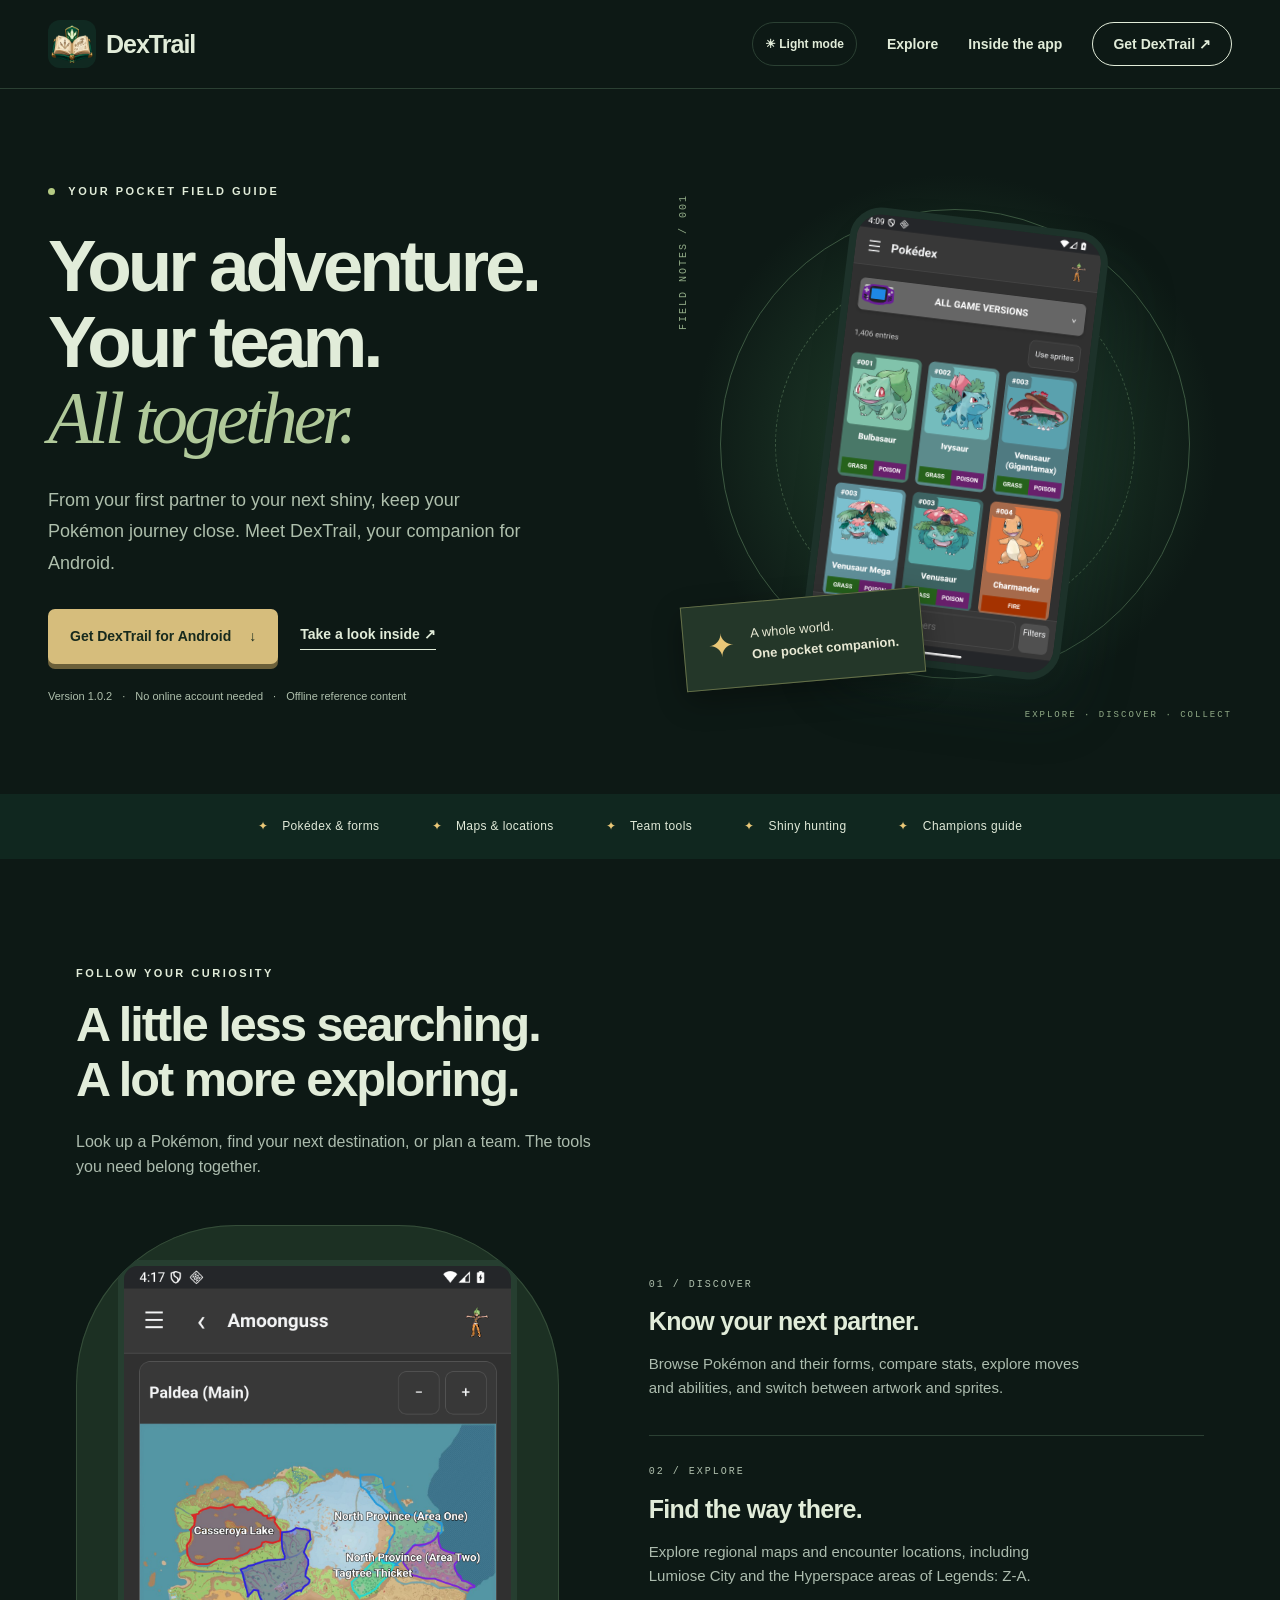
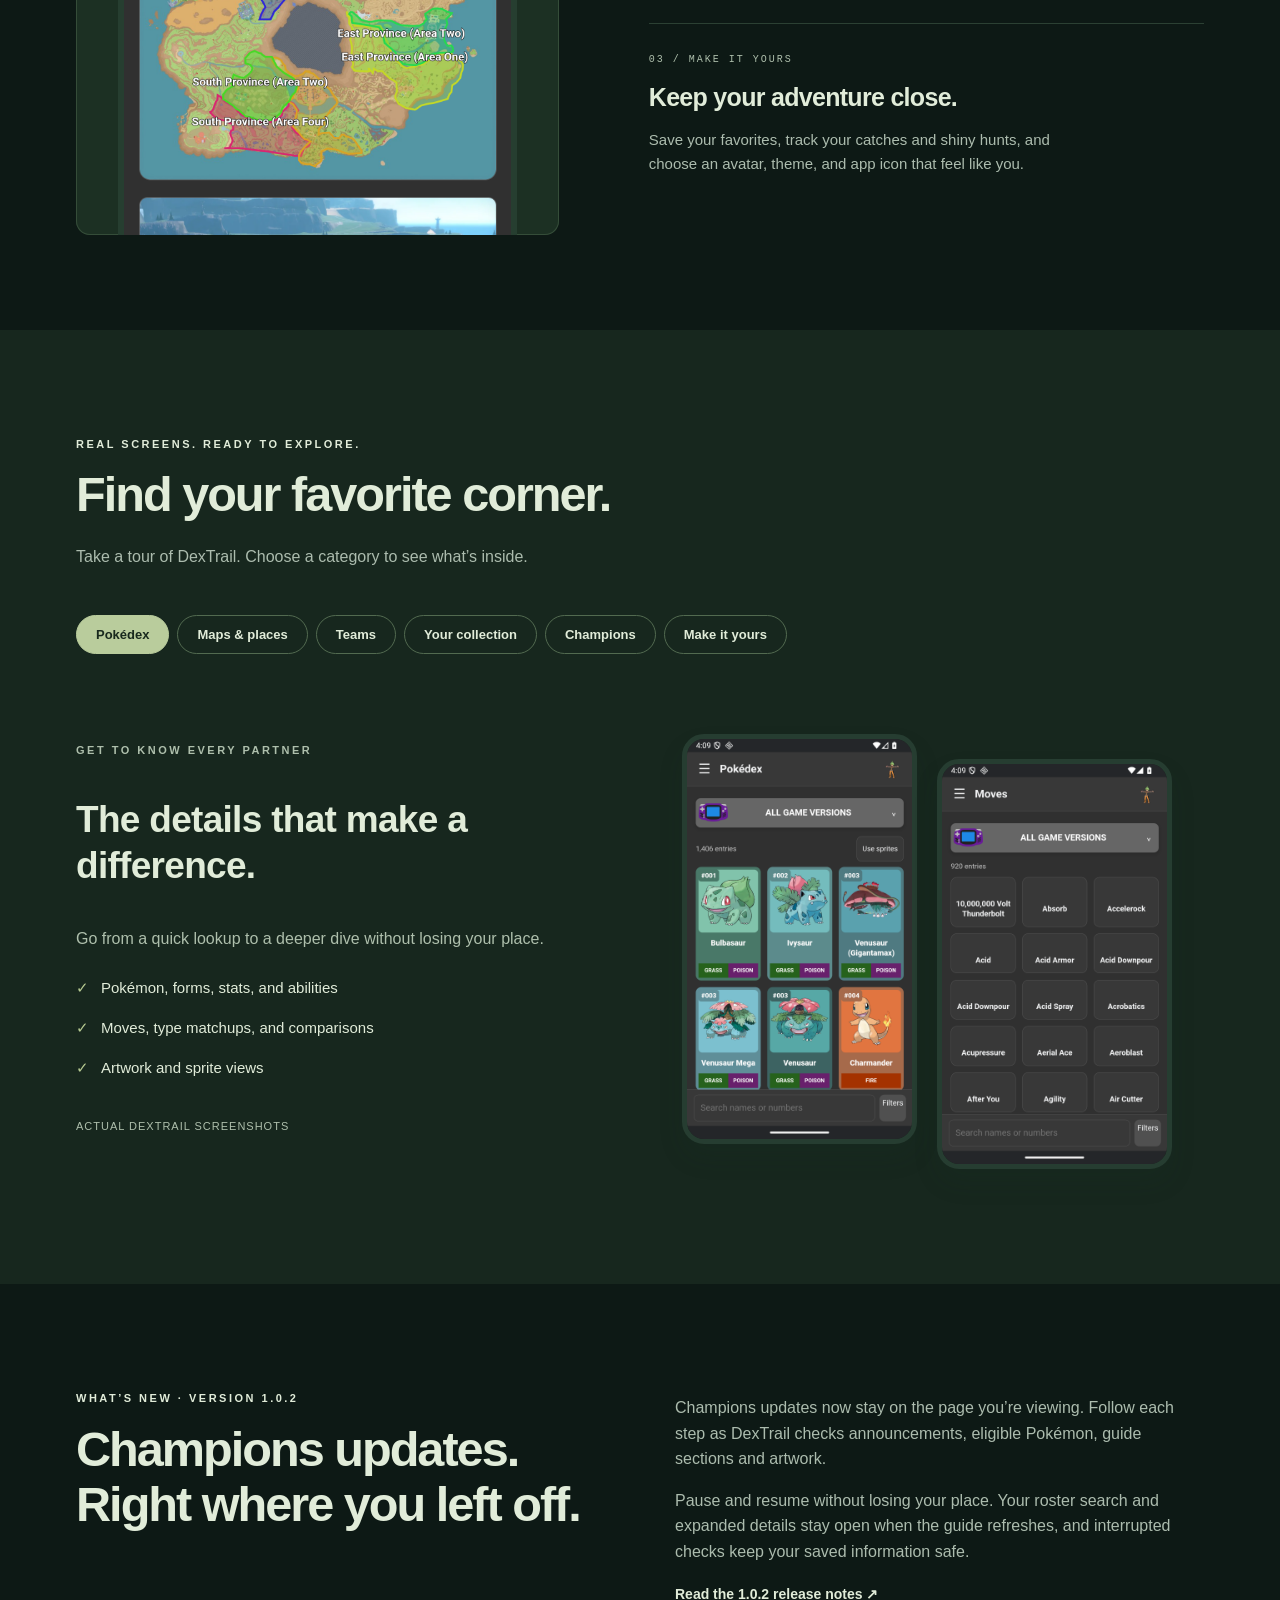
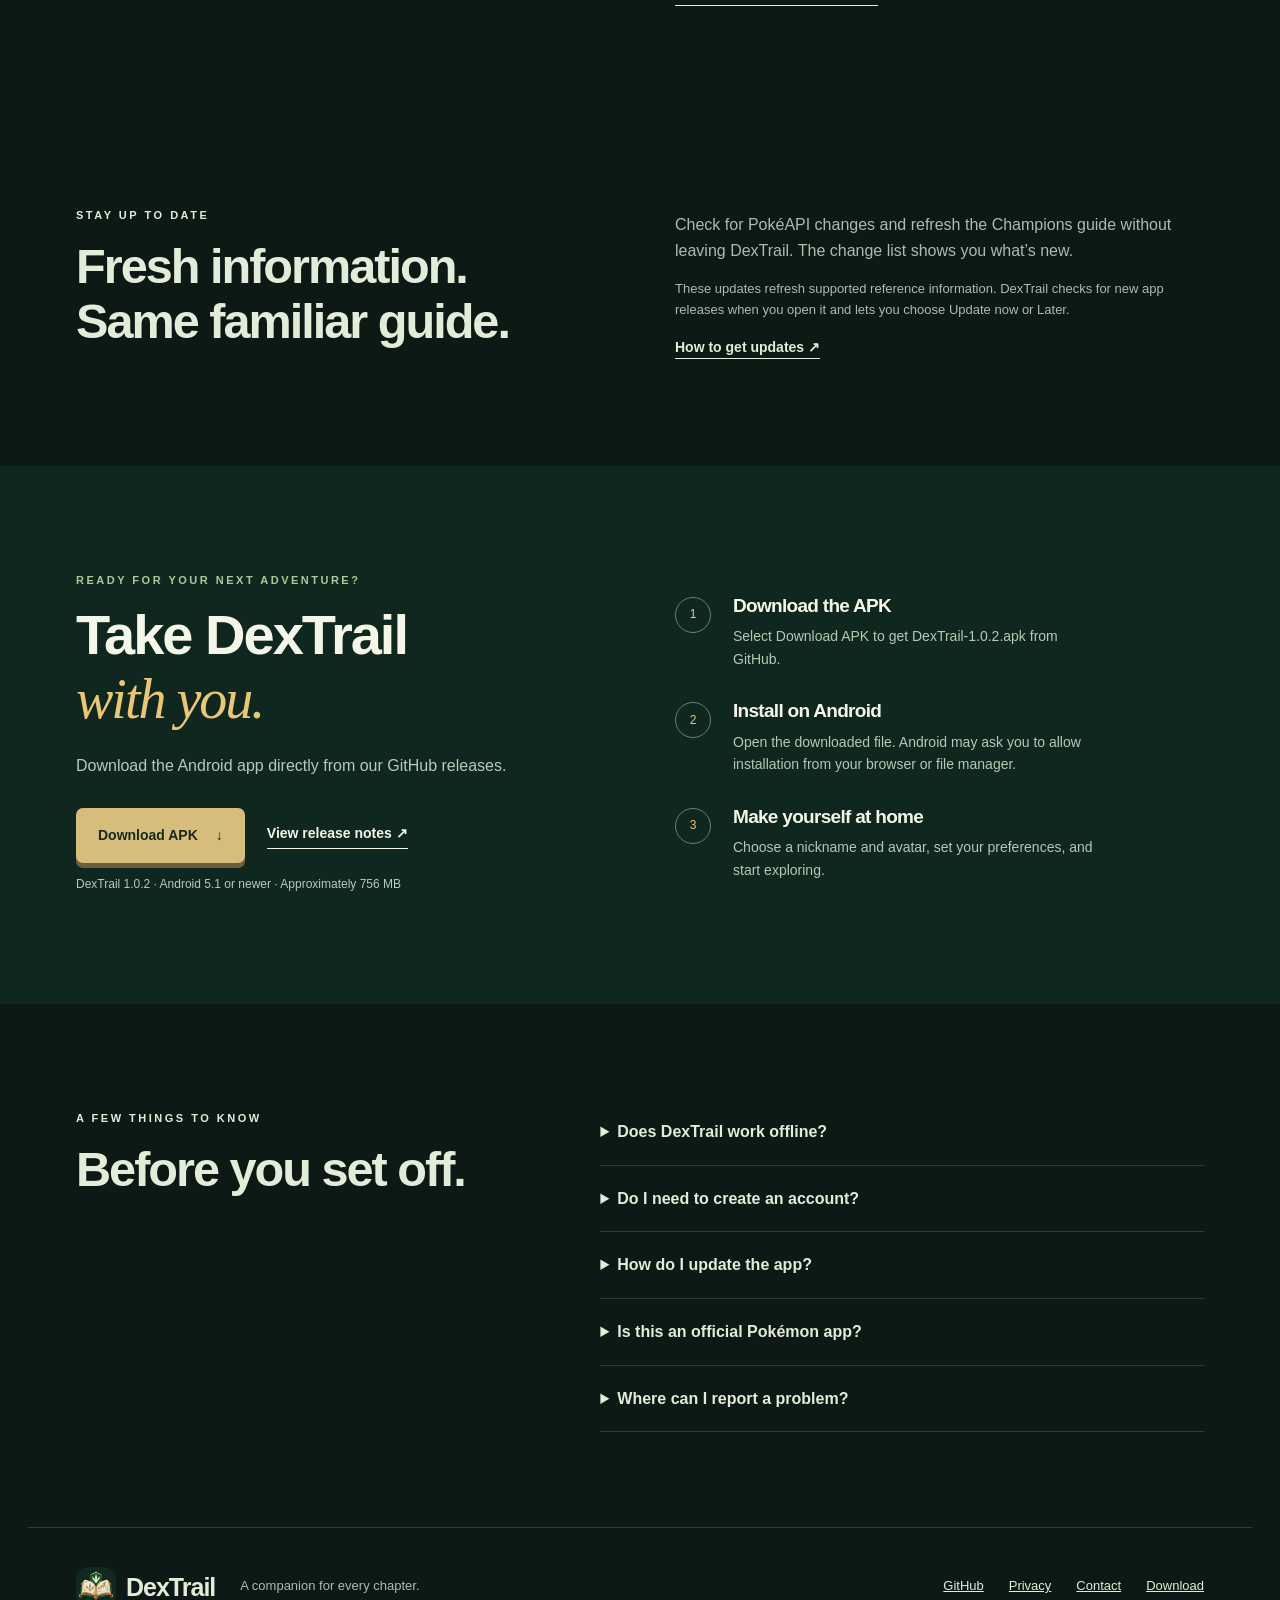
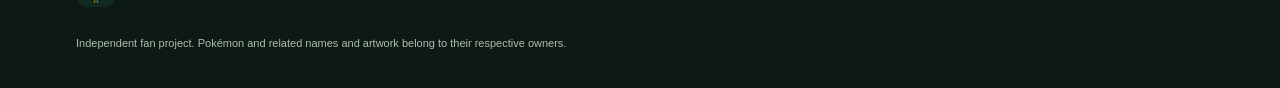
==== commit 9b5bf8bf: "Update DexTrail website and release history for 1.0.2" ====
--- a/docs/index.html
+++ b/docs/index.html
@@ -3,12 +3,12 @@
 <body><a class="skip" href="#main">Skip to content</a>
 <header><a class="brand" href="#"><img src="assets/app-icon.png" alt="" width="48" height="48"><span>DexTrail</span></a><nav aria-label="Main navigation"><button class="theme-toggle" type="button" aria-label="Switch to light mode">☀ <span>Light mode</span></button><a href="#explore">Explore</a><a href="#inside">Inside the app</a><a href="#download" class="nav-download">Get DexTrail <span aria-hidden="true">↗</span></a></nav></header>
 <main id="main">
-<section class="hero"><div class="hero-copy"><p class="eyebrow"><span class="dot"></span> YOUR POCKET FIELD GUIDE</p><h1>Your adventure.<br>Your team.<br><em>All together.</em></h1><p class="intro">From your first partner to your next shiny, keep your Pokémon journey close. Meet DexTrail, your companion for Android.</p><div class="actions"><a class="button primary" href="#download">Get DexTrail for Android <span aria-hidden="true">↓</span></a><a class="text-link" href="#inside">Take a look inside <span aria-hidden="true">↗</span></a></div><p class="hero-note">Version 1.0.1 <span>·</span> No online account needed <span>·</span> Offline reference content</p></div><div class="hero-scene"><div class="orbit orbit-one"></div><div class="orbit orbit-two"></div><div class="field-label">FIELD NOTES / 001</div><div class="phone hero-phone"><img src="assets/01-pokedex.png" alt="DexTrail Pokédex with Pokémon artwork, types, and search filters" width="1080" height="1920" fetchpriority="high"></div><div class="paper-tag"><span class="star">✦</span><div>A whole world.<br><strong>One pocket companion.</strong></div></div><span class="scene-mark">EXPLORE · DISCOVER · COLLECT</span></div></section>
+<section class="hero"><div class="hero-copy"><p class="eyebrow"><span class="dot"></span> YOUR POCKET FIELD GUIDE</p><h1>Your adventure.<br>Your team.<br><em>All together.</em></h1><p class="intro">From your first partner to your next shiny, keep your Pokémon journey close. Meet DexTrail, your companion for Android.</p><div class="actions"><a class="button primary" href="#download">Get DexTrail for Android <span aria-hidden="true">↓</span></a><a class="text-link" href="#inside">Take a look inside <span aria-hidden="true">↗</span></a></div><p class="hero-note">Version 1.0.2 <span>·</span> No online account needed <span>·</span> Offline reference content</p></div><div class="hero-scene"><div class="orbit orbit-one"></div><div class="orbit orbit-two"></div><div class="field-label">FIELD NOTES / 001</div><div class="phone hero-phone"><img src="assets/01-pokedex.png" alt="DexTrail Pokédex with Pokémon artwork, types, and search filters" width="1080" height="1920" fetchpriority="high"></div><div class="paper-tag"><span class="star">✦</span><div>A whole world.<br><strong>One pocket companion.</strong></div></div><span class="scene-mark">EXPLORE · DISCOVER · COLLECT</span></div></section>
 <div class="feature-strip"><span>Pokédex & forms</span><span>Maps & locations</span><span>Team tools</span><span>Shiny hunting</span><span>Champions guide</span></div>
 <section id="explore" class="section explore"><div class="section-heading"><p class="eyebrow">FOLLOW YOUR CURIOSITY</p><h2>A little less searching.<br>A lot more exploring.</h2><p>Look up a Pokémon, find your next destination, or plan a team. The tools you need belong together.</p></div><div class="feature-layout"><div class="map-frame"><img src="assets/03-locations.png" alt="Regional maps and Pokémon locations in DexTrail" width="1080" height="1920" loading="lazy"></div><div class="feature-stories"><article><span class="number">01 / DISCOVER</span><h3>Know your next partner.</h3><p>Browse Pokémon and their forms, compare stats, explore moves and abilities, and switch between artwork and sprites.</p></article><article><span class="number">02 / EXPLORE</span><h3>Find the way there.</h3><p>Explore regional maps and encounter locations, including Lumiose City and the Hyperspace areas of Legends: Z-A.</p></article><article><span class="number">03 / MAKE IT YOURS</span><h3>Keep your adventure close.</h3><p>Save your favorites, track your catches and shiny hunts, and choose an avatar, theme, and app icon that feel like you.</p></article></div></div></section>
 <section id="inside" class="tour section"><div class="section-heading"><p class="eyebrow">REAL SCREENS. READY TO EXPLORE.</p><h2>Find your favorite corner.</h2><p>Take a tour of DexTrail. Choose a category to see what’s inside.</p></div><div class="tour-tabs" role="tablist" aria-label="App features"></div><div class="tour-content"><div class="tour-copy"><p class="eyebrow" id="tour-kicker"></p><h3 id="tour-title"></h3><p id="tour-description"></p><ul id="tour-points"></ul><p class="screen-note">Actual DexTrail screenshots</p></div><div class="tour-screens" id="tour-screens" role="tabpanel" tabindex="0"></div></div></section>
-<section class="updates section" id="whats-new"><div><p class="eyebrow">WHAT’S NEW · VERSION 1.0.1</p><h2>Smoother updates.<br>More time to explore.</h2></div><div><p>PokéAPI checks no longer get stuck at “1 of 5.” DexTrail now reads PokéAPI’s official data files and reuses unchanged downloads for quicker repeat checks.</p><p>Clearer progress, responsive pause and resume controls, and connection messages help you stay in control. If a check is interrupted, your existing details stay safe.</p><a class="text-link" href="https://github.com/Cryoflam3/DexTrail/releases/tag/v1.0.1-build.20329">Read the 1.0.1 release notes <span aria-hidden="true">↗</span></a></div></section><section class="updates section"><div><p class="eyebrow">STAY UP TO DATE</p><h2>Fresh information.<br>Same familiar guide.</h2></div><div><p>Check for PokéAPI changes and refresh the Champions guide without leaving DexTrail. The change list shows you what’s new.</p><p class="muted">These updates refresh supported reference information. DexTrail checks for new app releases when you open it and lets you choose Update now or Later.</p><a class="text-link" href="#download">How to get updates <span aria-hidden="true">↗</span></a></div></section>
-<section id="download" class="download section"><div><p class="eyebrow">READY FOR YOUR NEXT ADVENTURE?</p><h2>Take DexTrail<br><em>with you.</em></h2><p>Download the Android app directly from our GitHub releases.</p><div id="release-action" class="actions"><a class="button primary" href="https://github.com/Cryoflam3/DexTrail/releases/download/v1.0.1-build.20329/DexTrail-1.0.1.apk">Download APK <span aria-hidden="true">↓</span></a><a class="text-link" href="https://github.com/Cryoflam3/DexTrail/releases/latest">View release notes <span aria-hidden="true">↗</span></a></div><p class="download-meta">DexTrail 1.0.1 · Android 5.1 or newer · Approximately 756 MB</p></div><ol class="install-steps"><li><span>1</span><div><h3>Download the APK</h3><p>Select Download APK to get DexTrail-1.0.1.apk from GitHub.</p></div></li><li><span>2</span><div><h3>Install on Android</h3><p>Open the downloaded file. Android may ask you to allow installation from your browser or file manager.</p></div></li><li><span>3</span><div><h3>Make yourself at home</h3><p>Choose a nickname and avatar, set your preferences, and start exploring.</p></div></li></ol></section>
+<section class="updates section" id="whats-new"><div><p class="eyebrow">WHAT’S NEW · VERSION 1.0.2</p><h2>Champions updates.<br>Right where you left off.</h2></div><div><p>Champions updates now stay on the page you’re viewing. Follow each step as DexTrail checks announcements, eligible Pokémon, guide sections and artwork.</p><p>Pause and resume without losing your place. Your roster search and expanded details stay open when the guide refreshes, and interrupted checks keep your saved information safe.</p><a class="text-link" href="https://github.com/Cryoflam3/DexTrail/releases/tag/v1.0.2-build.20330">Read the 1.0.2 release notes <span aria-hidden="true">↗</span></a></div></section><section class="updates section"><div><p class="eyebrow">STAY UP TO DATE</p><h2>Fresh information.<br>Same familiar guide.</h2></div><div><p>Check for PokéAPI changes and refresh the Champions guide without leaving DexTrail. The change list shows you what’s new.</p><p class="muted">These updates refresh supported reference information. DexTrail checks for new app releases when you open it and lets you choose Update now or Later.</p><a class="text-link" href="#download">How to get updates <span aria-hidden="true">↗</span></a></div></section>
+<section id="download" class="download section"><div><p class="eyebrow">READY FOR YOUR NEXT ADVENTURE?</p><h2>Take DexTrail<br><em>with you.</em></h2><p>Download the Android app directly from our GitHub releases.</p><div id="release-action" class="actions"><a class="button primary" href="https://github.com/Cryoflam3/DexTrail/releases/download/v1.0.2-build.20330/DexTrail-1.0.2.apk">Download APK <span aria-hidden="true">↓</span></a><a class="text-link" href="https://github.com/Cryoflam3/DexTrail/releases/latest">View release notes <span aria-hidden="true">↗</span></a></div><p class="download-meta">DexTrail 1.0.2 · Android 5.1 or newer · Approximately 756 MB</p></div><ol class="install-steps"><li><span>1</span><div><h3>Download the APK</h3><p>Select Download APK to get DexTrail-1.0.2.apk from GitHub.</p></div></li><li><span>2</span><div><h3>Install on Android</h3><p>Open the downloaded file. Android may ask you to allow installation from your browser or file manager.</p></div></li><li><span>3</span><div><h3>Make yourself at home</h3><p>Choose a nickname and avatar, set your preferences, and start exploring.</p></div></li></ol></section>
 <section class="faq section"><div><p class="eyebrow">A FEW THINGS TO KNOW</p><h2>Before you set off.</h2></div><div class="questions"><details><summary>Does DexTrail work offline?</summary><p>Bundled reference content works offline. Refreshing information, opening source websites, and downloading additional online content require an internet connection.</p></details><details><summary>Do I need to create an account?</summary><p>No. Your nickname and avatar create a local profile on your device. Your teams, collections, and preferences stay in the app’s private storage.</p></details><details><summary>How do I update the app?</summary><p>Get new APK versions from the same GitHub release page. Install them over your existing DexTrail installation rather than uninstalling first. Export a backup before updating to keep an extra copy of your saved records.</p></details><details><summary>Is this an official Pokémon app?</summary><p>No. DexTrail is an independent fan project and is not affiliated with or endorsed by Nintendo, The Pokémon Company, or Game Freak. Pokémon names and artwork belong to their respective owners. Source and artist credits are available inside the app.</p></details><details><summary>Where can I report a problem?</summary><p>Email <a href="mailto:DexTrail.Feedback@proton.me">DexTrail.Feedback@proton.me</a> with the app version, what happened, and the steps that led to it. Please leave personal information out of screenshots.</p></details></div></section>
 </main><footer><a class="brand" href="#"><img src="assets/app-icon.png" alt="" width="40" height="40">DexTrail</a><p>A companion for every chapter.</p><div><a href="https://github.com/Cryoflam3/DexTrail">GitHub</a><a href="privacy.html">Privacy</a><a href="mailto:DexTrail.Feedback@proton.me">Contact</a><a href="#download">Download</a></div><small>Independent fan project. Pokémon and related names and artwork belong to their respective owners.</small></footer>
 <dialog id="lightbox"><button class="close" aria-label="Close screenshot">×</button><img alt=""></dialog><script src="release.js"></script><script src="app.js"></script></body></html>
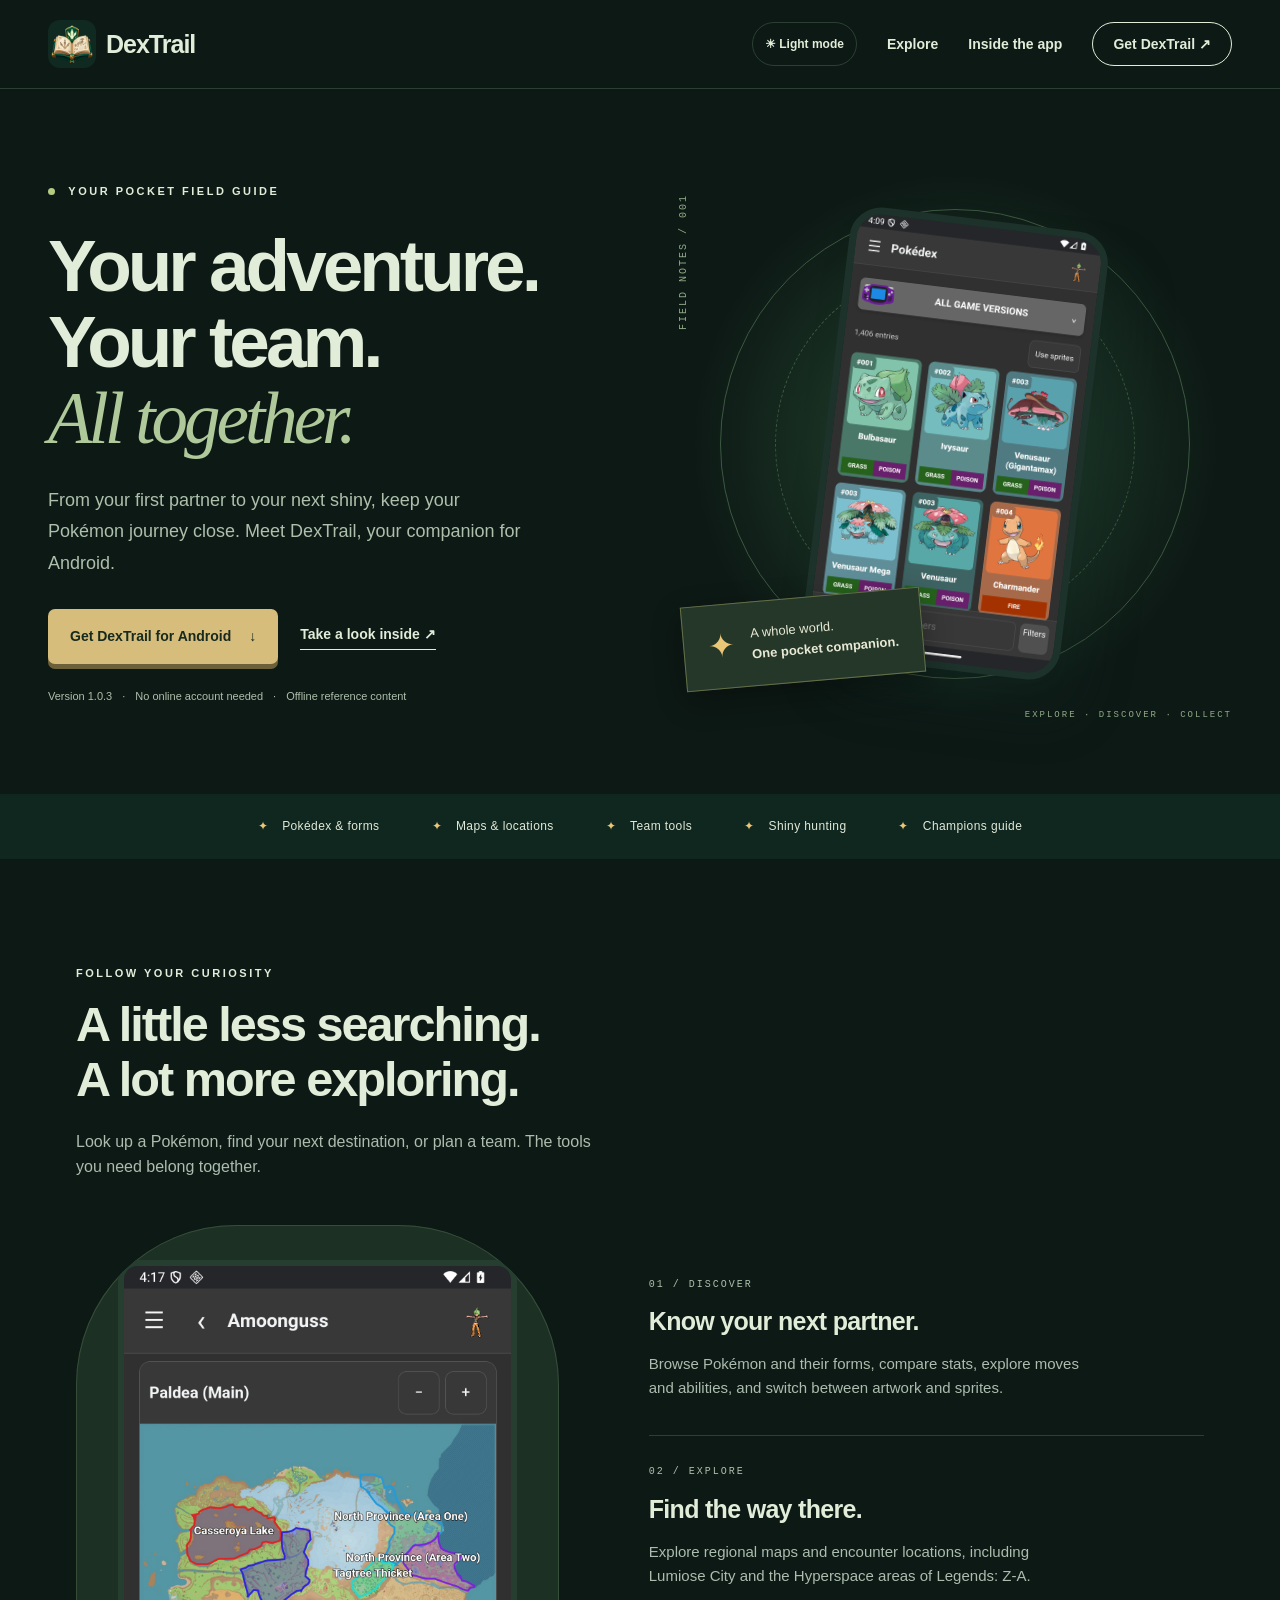
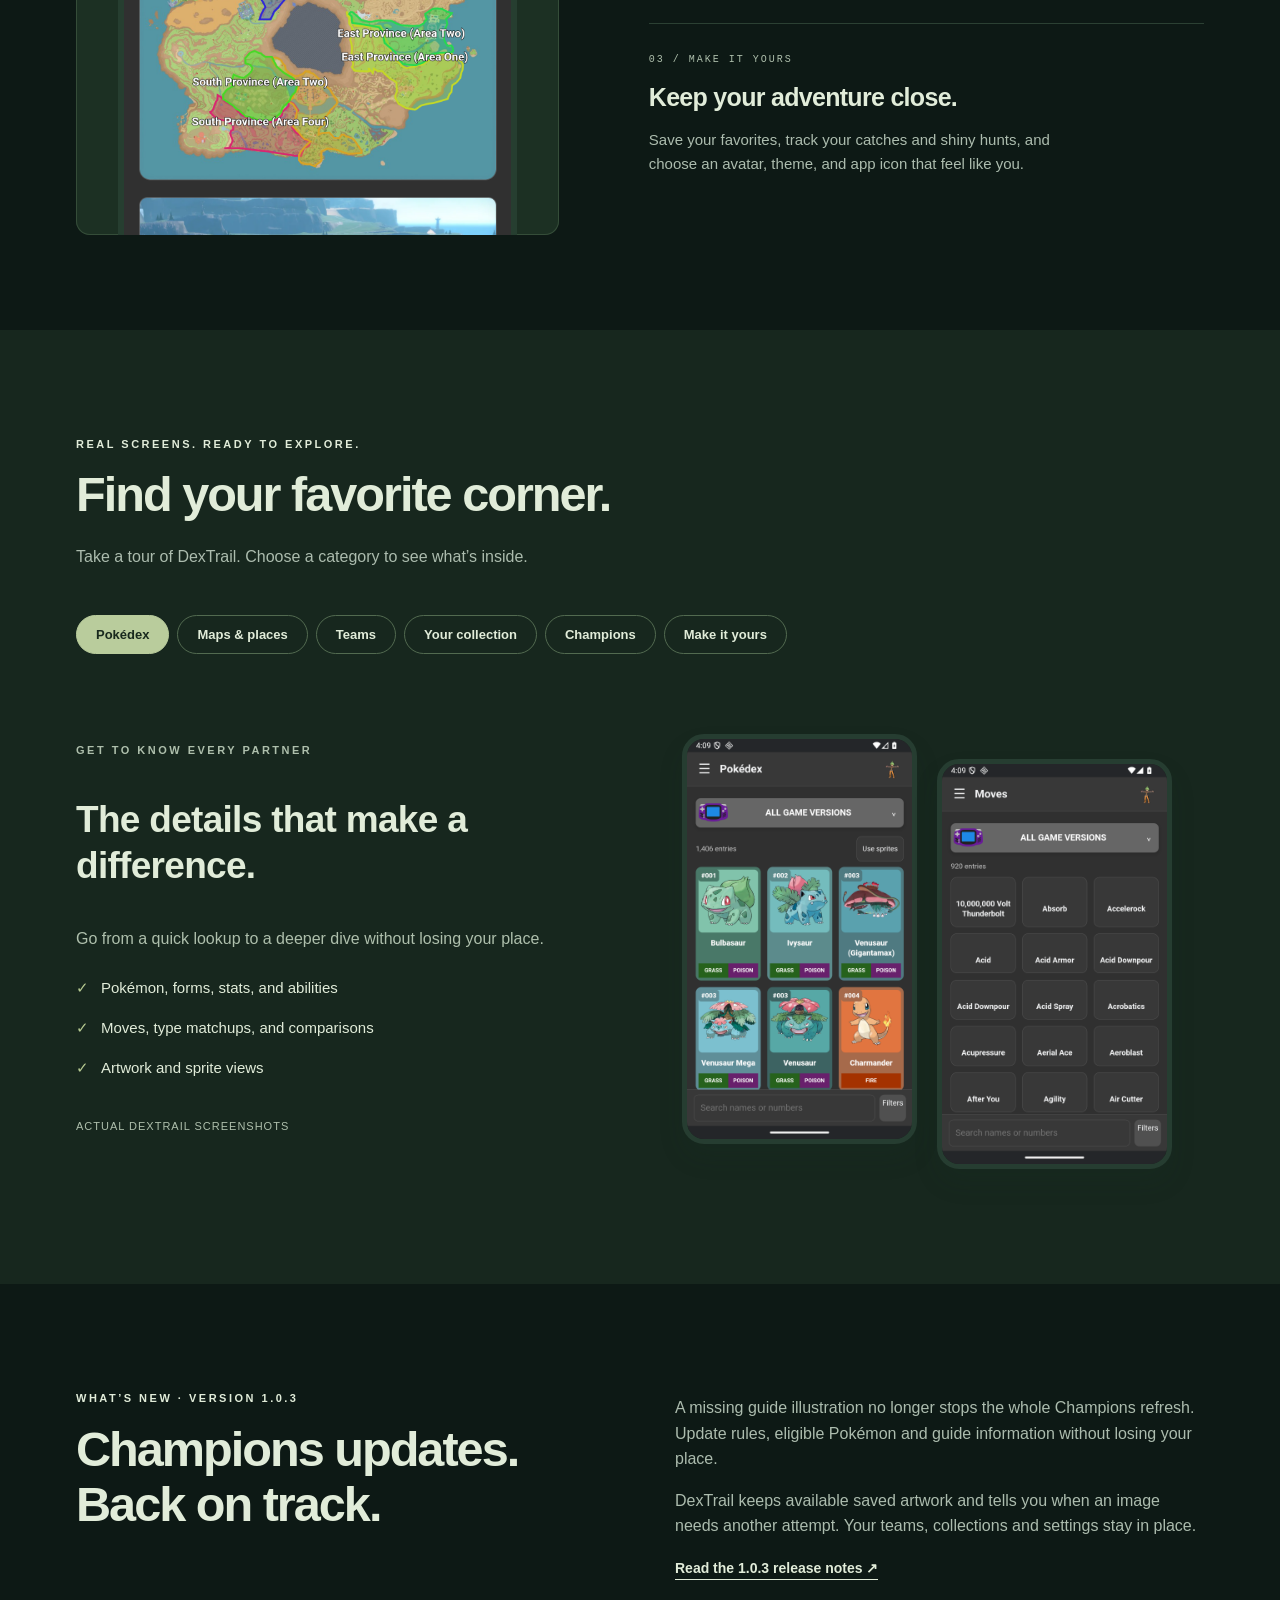
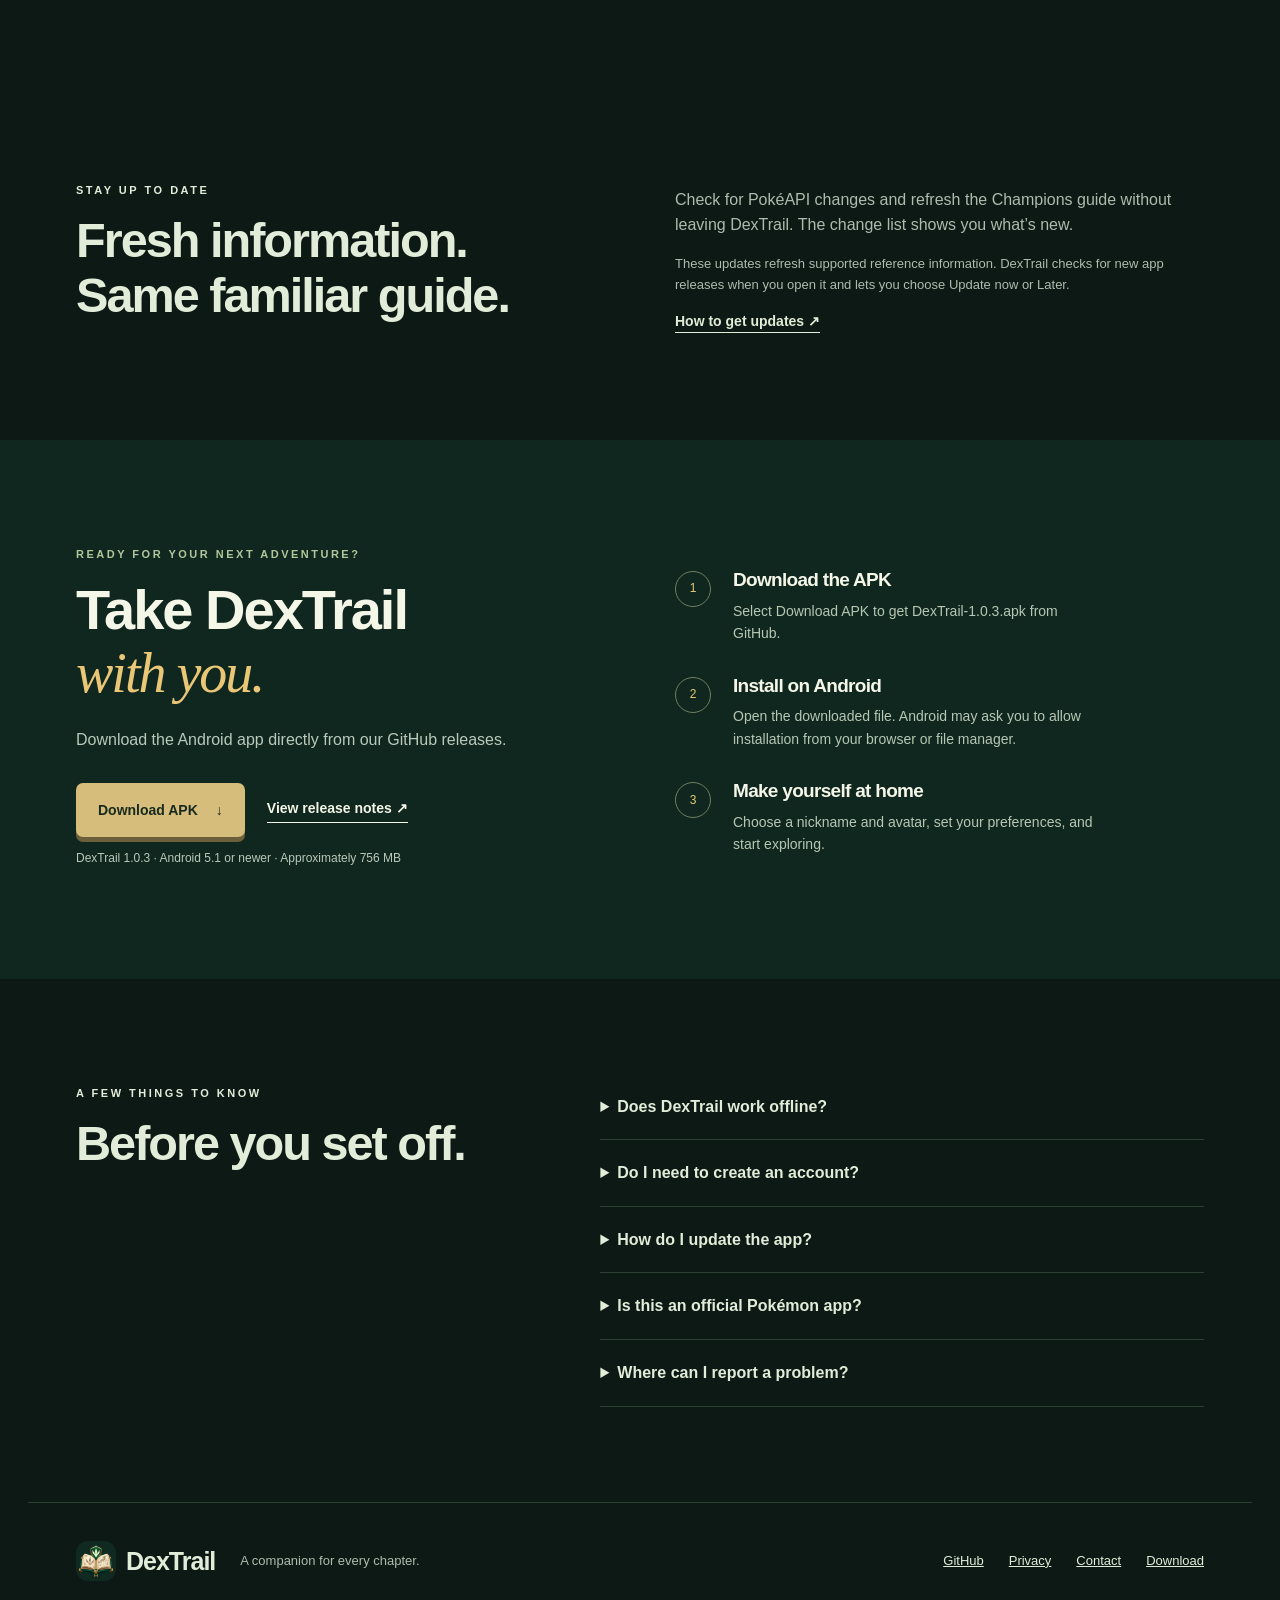
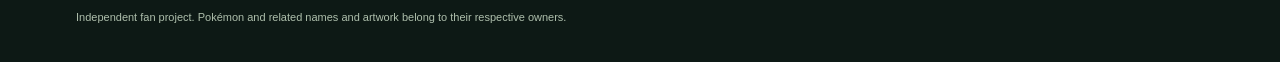
==== commit f3fdfd9a: "Update DexTrail website and release history for 1.0.3" ====
--- a/docs/index.html
+++ b/docs/index.html
@@ -3,12 +3,12 @@
 <body><a class="skip" href="#main">Skip to content</a>
 <header><a class="brand" href="#"><img src="assets/app-icon.png" alt="" width="48" height="48"><span>DexTrail</span></a><nav aria-label="Main navigation"><button class="theme-toggle" type="button" aria-label="Switch to light mode">☀ <span>Light mode</span></button><a href="#explore">Explore</a><a href="#inside">Inside the app</a><a href="#download" class="nav-download">Get DexTrail <span aria-hidden="true">↗</span></a></nav></header>
 <main id="main">
-<section class="hero"><div class="hero-copy"><p class="eyebrow"><span class="dot"></span> YOUR POCKET FIELD GUIDE</p><h1>Your adventure.<br>Your team.<br><em>All together.</em></h1><p class="intro">From your first partner to your next shiny, keep your Pokémon journey close. Meet DexTrail, your companion for Android.</p><div class="actions"><a class="button primary" href="#download">Get DexTrail for Android <span aria-hidden="true">↓</span></a><a class="text-link" href="#inside">Take a look inside <span aria-hidden="true">↗</span></a></div><p class="hero-note">Version 1.0.2 <span>·</span> No online account needed <span>·</span> Offline reference content</p></div><div class="hero-scene"><div class="orbit orbit-one"></div><div class="orbit orbit-two"></div><div class="field-label">FIELD NOTES / 001</div><div class="phone hero-phone"><img src="assets/01-pokedex.png" alt="DexTrail Pokédex with Pokémon artwork, types, and search filters" width="1080" height="1920" fetchpriority="high"></div><div class="paper-tag"><span class="star">✦</span><div>A whole world.<br><strong>One pocket companion.</strong></div></div><span class="scene-mark">EXPLORE · DISCOVER · COLLECT</span></div></section>
+<section class="hero"><div class="hero-copy"><p class="eyebrow"><span class="dot"></span> YOUR POCKET FIELD GUIDE</p><h1>Your adventure.<br>Your team.<br><em>All together.</em></h1><p class="intro">From your first partner to your next shiny, keep your Pokémon journey close. Meet DexTrail, your companion for Android.</p><div class="actions"><a class="button primary" href="#download">Get DexTrail for Android <span aria-hidden="true">↓</span></a><a class="text-link" href="#inside">Take a look inside <span aria-hidden="true">↗</span></a></div><p class="hero-note">Version 1.0.3 <span>·</span> No online account needed <span>·</span> Offline reference content</p></div><div class="hero-scene"><div class="orbit orbit-one"></div><div class="orbit orbit-two"></div><div class="field-label">FIELD NOTES / 001</div><div class="phone hero-phone"><img src="assets/01-pokedex.png" alt="DexTrail Pokédex with Pokémon artwork, types, and search filters" width="1080" height="1920" fetchpriority="high"></div><div class="paper-tag"><span class="star">✦</span><div>A whole world.<br><strong>One pocket companion.</strong></div></div><span class="scene-mark">EXPLORE · DISCOVER · COLLECT</span></div></section>
 <div class="feature-strip"><span>Pokédex & forms</span><span>Maps & locations</span><span>Team tools</span><span>Shiny hunting</span><span>Champions guide</span></div>
 <section id="explore" class="section explore"><div class="section-heading"><p class="eyebrow">FOLLOW YOUR CURIOSITY</p><h2>A little less searching.<br>A lot more exploring.</h2><p>Look up a Pokémon, find your next destination, or plan a team. The tools you need belong together.</p></div><div class="feature-layout"><div class="map-frame"><img src="assets/03-locations.png" alt="Regional maps and Pokémon locations in DexTrail" width="1080" height="1920" loading="lazy"></div><div class="feature-stories"><article><span class="number">01 / DISCOVER</span><h3>Know your next partner.</h3><p>Browse Pokémon and their forms, compare stats, explore moves and abilities, and switch between artwork and sprites.</p></article><article><span class="number">02 / EXPLORE</span><h3>Find the way there.</h3><p>Explore regional maps and encounter locations, including Lumiose City and the Hyperspace areas of Legends: Z-A.</p></article><article><span class="number">03 / MAKE IT YOURS</span><h3>Keep your adventure close.</h3><p>Save your favorites, track your catches and shiny hunts, and choose an avatar, theme, and app icon that feel like you.</p></article></div></div></section>
 <section id="inside" class="tour section"><div class="section-heading"><p class="eyebrow">REAL SCREENS. READY TO EXPLORE.</p><h2>Find your favorite corner.</h2><p>Take a tour of DexTrail. Choose a category to see what’s inside.</p></div><div class="tour-tabs" role="tablist" aria-label="App features"></div><div class="tour-content"><div class="tour-copy"><p class="eyebrow" id="tour-kicker"></p><h3 id="tour-title"></h3><p id="tour-description"></p><ul id="tour-points"></ul><p class="screen-note">Actual DexTrail screenshots</p></div><div class="tour-screens" id="tour-screens" role="tabpanel" tabindex="0"></div></div></section>
-<section class="updates section" id="whats-new"><div><p class="eyebrow">WHAT’S NEW · VERSION 1.0.2</p><h2>Champions updates.<br>Right where you left off.</h2></div><div><p>Champions updates now stay on the page you’re viewing. Follow each step as DexTrail checks announcements, eligible Pokémon, guide sections and artwork.</p><p>Pause and resume without losing your place. Your roster search and expanded details stay open when the guide refreshes, and interrupted checks keep your saved information safe.</p><a class="text-link" href="https://github.com/Cryoflam3/DexTrail/releases/tag/v1.0.2-build.20330">Read the 1.0.2 release notes <span aria-hidden="true">↗</span></a></div></section><section class="updates section"><div><p class="eyebrow">STAY UP TO DATE</p><h2>Fresh information.<br>Same familiar guide.</h2></div><div><p>Check for PokéAPI changes and refresh the Champions guide without leaving DexTrail. The change list shows you what’s new.</p><p class="muted">These updates refresh supported reference information. DexTrail checks for new app releases when you open it and lets you choose Update now or Later.</p><a class="text-link" href="#download">How to get updates <span aria-hidden="true">↗</span></a></div></section>
-<section id="download" class="download section"><div><p class="eyebrow">READY FOR YOUR NEXT ADVENTURE?</p><h2>Take DexTrail<br><em>with you.</em></h2><p>Download the Android app directly from our GitHub releases.</p><div id="release-action" class="actions"><a class="button primary" href="https://github.com/Cryoflam3/DexTrail/releases/download/v1.0.2-build.20330/DexTrail-1.0.2.apk">Download APK <span aria-hidden="true">↓</span></a><a class="text-link" href="https://github.com/Cryoflam3/DexTrail/releases/latest">View release notes <span aria-hidden="true">↗</span></a></div><p class="download-meta">DexTrail 1.0.2 · Android 5.1 or newer · Approximately 756 MB</p></div><ol class="install-steps"><li><span>1</span><div><h3>Download the APK</h3><p>Select Download APK to get DexTrail-1.0.2.apk from GitHub.</p></div></li><li><span>2</span><div><h3>Install on Android</h3><p>Open the downloaded file. Android may ask you to allow installation from your browser or file manager.</p></div></li><li><span>3</span><div><h3>Make yourself at home</h3><p>Choose a nickname and avatar, set your preferences, and start exploring.</p></div></li></ol></section>
+<section class="updates section" id="whats-new"><div><p class="eyebrow">WHAT’S NEW · VERSION 1.0.3</p><h2>Champions updates.<br>Back on track.</h2></div><div><p>A missing guide illustration no longer stops the whole Champions refresh. Update rules, eligible Pokémon and guide information without losing your place.</p><p>DexTrail keeps available saved artwork and tells you when an image needs another attempt. Your teams, collections and settings stay in place.</p><a class="text-link" href="https://github.com/Cryoflam3/DexTrail/releases/tag/v1.0.3-build.20331">Read the 1.0.3 release notes <span aria-hidden="true">↗</span></a></div></section><section class="updates section"><div><p class="eyebrow">STAY UP TO DATE</p><h2>Fresh information.<br>Same familiar guide.</h2></div><div><p>Check for PokéAPI changes and refresh the Champions guide without leaving DexTrail. The change list shows you what’s new.</p><p class="muted">These updates refresh supported reference information. DexTrail checks for new app releases when you open it and lets you choose Update now or Later.</p><a class="text-link" href="#download">How to get updates <span aria-hidden="true">↗</span></a></div></section>
+<section id="download" class="download section"><div><p class="eyebrow">READY FOR YOUR NEXT ADVENTURE?</p><h2>Take DexTrail<br><em>with you.</em></h2><p>Download the Android app directly from our GitHub releases.</p><div id="release-action" class="actions"><a class="button primary" href="https://github.com/Cryoflam3/DexTrail/releases/download/v1.0.3-build.20331/DexTrail-1.0.3.apk">Download APK <span aria-hidden="true">↓</span></a><a class="text-link" href="https://github.com/Cryoflam3/DexTrail/releases/latest">View release notes <span aria-hidden="true">↗</span></a></div><p class="download-meta">DexTrail 1.0.3 · Android 5.1 or newer · Approximately 756 MB</p></div><ol class="install-steps"><li><span>1</span><div><h3>Download the APK</h3><p>Select Download APK to get DexTrail-1.0.3.apk from GitHub.</p></div></li><li><span>2</span><div><h3>Install on Android</h3><p>Open the downloaded file. Android may ask you to allow installation from your browser or file manager.</p></div></li><li><span>3</span><div><h3>Make yourself at home</h3><p>Choose a nickname and avatar, set your preferences, and start exploring.</p></div></li></ol></section>
 <section class="faq section"><div><p class="eyebrow">A FEW THINGS TO KNOW</p><h2>Before you set off.</h2></div><div class="questions"><details><summary>Does DexTrail work offline?</summary><p>Bundled reference content works offline. Refreshing information, opening source websites, and downloading additional online content require an internet connection.</p></details><details><summary>Do I need to create an account?</summary><p>No. Your nickname and avatar create a local profile on your device. Your teams, collections, and preferences stay in the app’s private storage.</p></details><details><summary>How do I update the app?</summary><p>Get new APK versions from the same GitHub release page. Install them over your existing DexTrail installation rather than uninstalling first. Export a backup before updating to keep an extra copy of your saved records.</p></details><details><summary>Is this an official Pokémon app?</summary><p>No. DexTrail is an independent fan project and is not affiliated with or endorsed by Nintendo, The Pokémon Company, or Game Freak. Pokémon names and artwork belong to their respective owners. Source and artist credits are available inside the app.</p></details><details><summary>Where can I report a problem?</summary><p>Email <a href="mailto:DexTrail.Feedback@proton.me">DexTrail.Feedback@proton.me</a> with the app version, what happened, and the steps that led to it. Please leave personal information out of screenshots.</p></details></div></section>
 </main><footer><a class="brand" href="#"><img src="assets/app-icon.png" alt="" width="40" height="40">DexTrail</a><p>A companion for every chapter.</p><div><a href="https://github.com/Cryoflam3/DexTrail">GitHub</a><a href="privacy.html">Privacy</a><a href="mailto:DexTrail.Feedback@proton.me">Contact</a><a href="#download">Download</a></div><small>Independent fan project. Pokémon and related names and artwork belong to their respective owners.</small></footer>
 <dialog id="lightbox"><button class="close" aria-label="Close screenshot">×</button><img alt=""></dialog><script src="release.js"></script><script src="app.js"></script></body></html>
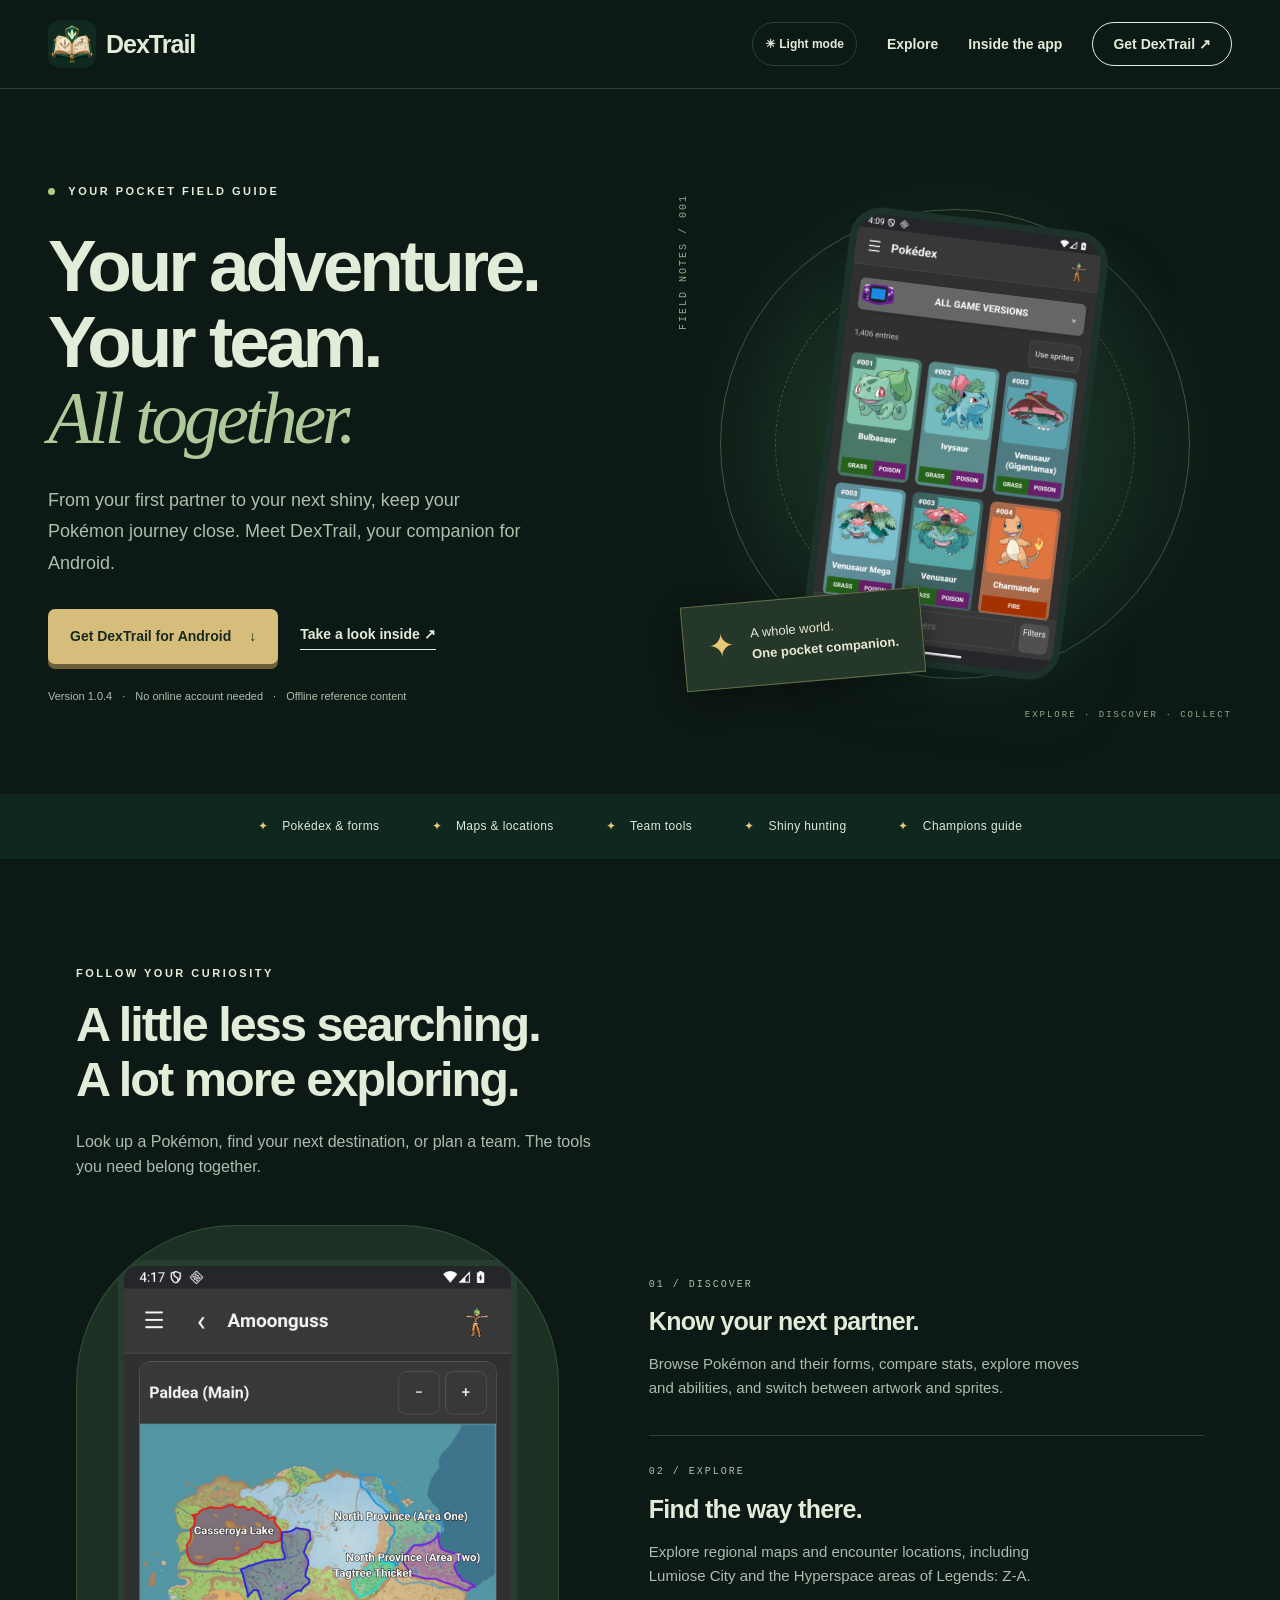
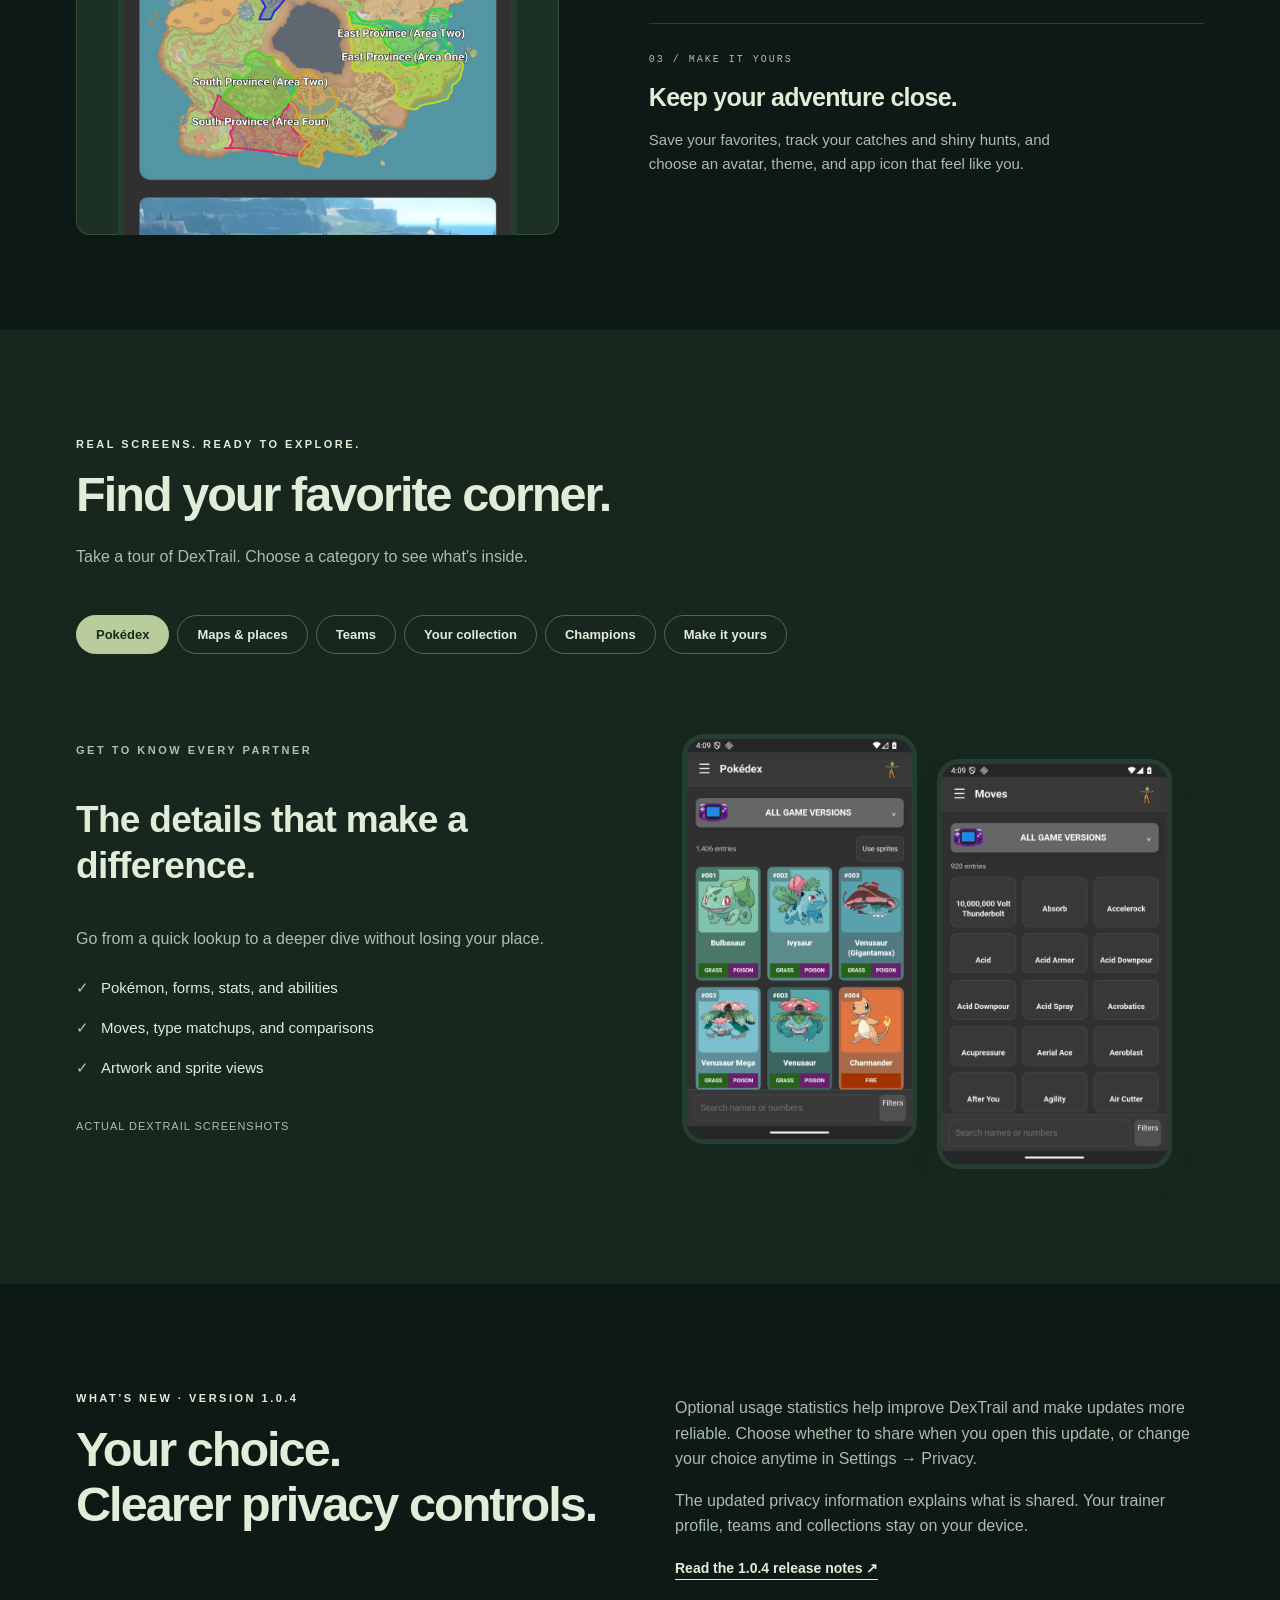
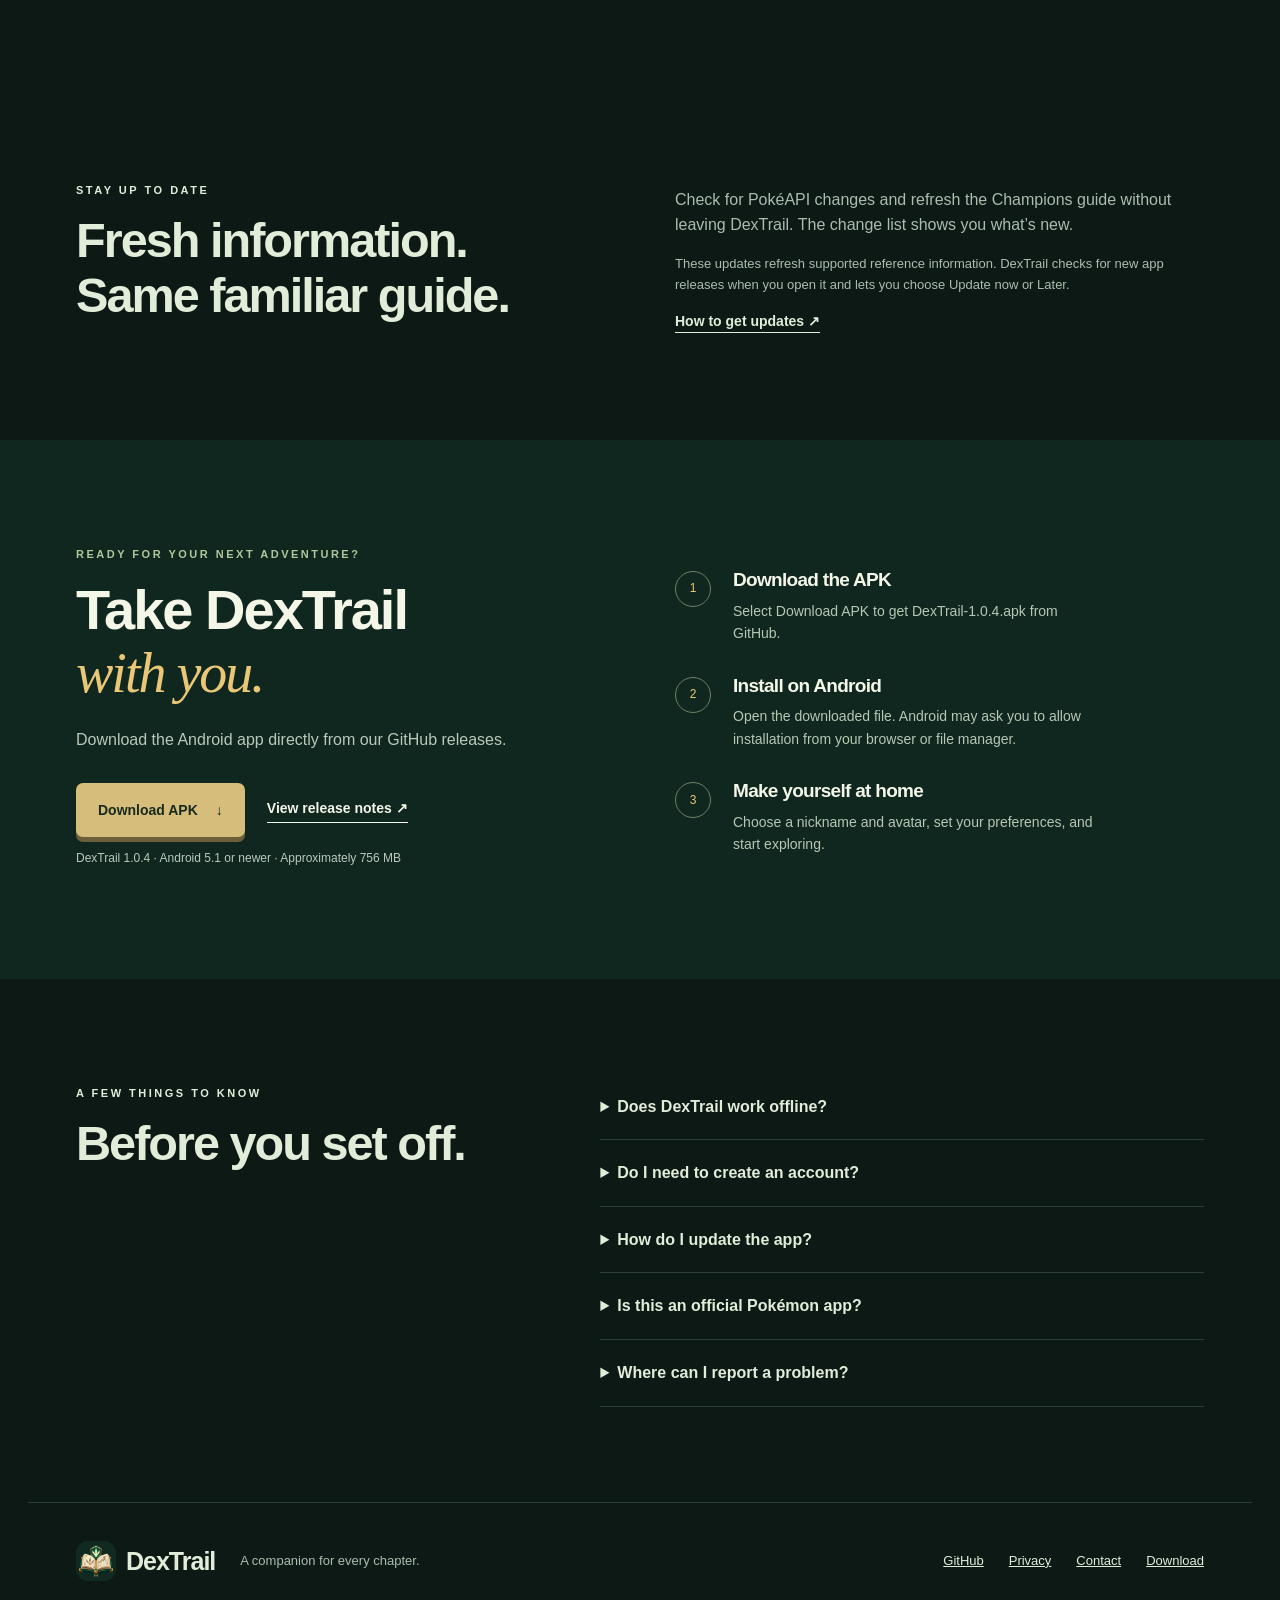
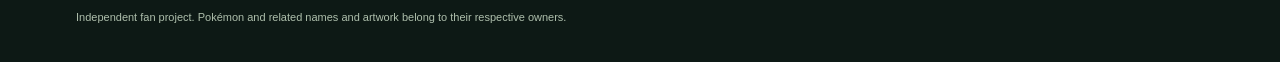
==== commit 7d52ccf3: "Update DexTrail website and release history for 1.0.4" ====
--- a/docs/index.html
+++ b/docs/index.html
@@ -1,14 +1,14 @@
-<!doctype html>
-<html lang="en" data-theme="dark"><head><meta charset="utf-8"><meta name="viewport" content="width=device-width,initial-scale=1"><meta name="theme-color" content="#112d26"><meta name="description" content="Meet DexTrail: a Pokémon companion for Android. Explore the Pokédex, find locations, build teams, and keep track of your adventure."><title>DexTrail — Your adventure, all together.</title><link rel="icon" href="assets/app-icon.png"><script src="theme.js"></script><link rel="stylesheet" href="style.css"><link rel="stylesheet" href="theme.css"></head>
-<body><a class="skip" href="#main">Skip to content</a>
-<header><a class="brand" href="#"><img src="assets/app-icon.png" alt="" width="48" height="48"><span>DexTrail</span></a><nav aria-label="Main navigation"><button class="theme-toggle" type="button" aria-label="Switch to light mode">☀ <span>Light mode</span></button><a href="#explore">Explore</a><a href="#inside">Inside the app</a><a href="#download" class="nav-download">Get DexTrail <span aria-hidden="true">↗</span></a></nav></header>
-<main id="main">
-<section class="hero"><div class="hero-copy"><p class="eyebrow"><span class="dot"></span> YOUR POCKET FIELD GUIDE</p><h1>Your adventure.<br>Your team.<br><em>All together.</em></h1><p class="intro">From your first partner to your next shiny, keep your Pokémon journey close. Meet DexTrail, your companion for Android.</p><div class="actions"><a class="button primary" href="#download">Get DexTrail for Android <span aria-hidden="true">↓</span></a><a class="text-link" href="#inside">Take a look inside <span aria-hidden="true">↗</span></a></div><p class="hero-note">Version 1.0.3 <span>·</span> No online account needed <span>·</span> Offline reference content</p></div><div class="hero-scene"><div class="orbit orbit-one"></div><div class="orbit orbit-two"></div><div class="field-label">FIELD NOTES / 001</div><div class="phone hero-phone"><img src="assets/01-pokedex.png" alt="DexTrail Pokédex with Pokémon artwork, types, and search filters" width="1080" height="1920" fetchpriority="high"></div><div class="paper-tag"><span class="star">✦</span><div>A whole world.<br><strong>One pocket companion.</strong></div></div><span class="scene-mark">EXPLORE · DISCOVER · COLLECT</span></div></section>
-<div class="feature-strip"><span>Pokédex & forms</span><span>Maps & locations</span><span>Team tools</span><span>Shiny hunting</span><span>Champions guide</span></div>
-<section id="explore" class="section explore"><div class="section-heading"><p class="eyebrow">FOLLOW YOUR CURIOSITY</p><h2>A little less searching.<br>A lot more exploring.</h2><p>Look up a Pokémon, find your next destination, or plan a team. The tools you need belong together.</p></div><div class="feature-layout"><div class="map-frame"><img src="assets/03-locations.png" alt="Regional maps and Pokémon locations in DexTrail" width="1080" height="1920" loading="lazy"></div><div class="feature-stories"><article><span class="number">01 / DISCOVER</span><h3>Know your next partner.</h3><p>Browse Pokémon and their forms, compare stats, explore moves and abilities, and switch between artwork and sprites.</p></article><article><span class="number">02 / EXPLORE</span><h3>Find the way there.</h3><p>Explore regional maps and encounter locations, including Lumiose City and the Hyperspace areas of Legends: Z-A.</p></article><article><span class="number">03 / MAKE IT YOURS</span><h3>Keep your adventure close.</h3><p>Save your favorites, track your catches and shiny hunts, and choose an avatar, theme, and app icon that feel like you.</p></article></div></div></section>
-<section id="inside" class="tour section"><div class="section-heading"><p class="eyebrow">REAL SCREENS. READY TO EXPLORE.</p><h2>Find your favorite corner.</h2><p>Take a tour of DexTrail. Choose a category to see what’s inside.</p></div><div class="tour-tabs" role="tablist" aria-label="App features"></div><div class="tour-content"><div class="tour-copy"><p class="eyebrow" id="tour-kicker"></p><h3 id="tour-title"></h3><p id="tour-description"></p><ul id="tour-points"></ul><p class="screen-note">Actual DexTrail screenshots</p></div><div class="tour-screens" id="tour-screens" role="tabpanel" tabindex="0"></div></div></section>
-<section class="updates section" id="whats-new"><div><p class="eyebrow">WHAT’S NEW · VERSION 1.0.3</p><h2>Champions updates.<br>Back on track.</h2></div><div><p>A missing guide illustration no longer stops the whole Champions refresh. Update rules, eligible Pokémon and guide information without losing your place.</p><p>DexTrail keeps available saved artwork and tells you when an image needs another attempt. Your teams, collections and settings stay in place.</p><a class="text-link" href="https://github.com/Cryoflam3/DexTrail/releases/tag/v1.0.3-build.20331">Read the 1.0.3 release notes <span aria-hidden="true">↗</span></a></div></section><section class="updates section"><div><p class="eyebrow">STAY UP TO DATE</p><h2>Fresh information.<br>Same familiar guide.</h2></div><div><p>Check for PokéAPI changes and refresh the Champions guide without leaving DexTrail. The change list shows you what’s new.</p><p class="muted">These updates refresh supported reference information. DexTrail checks for new app releases when you open it and lets you choose Update now or Later.</p><a class="text-link" href="#download">How to get updates <span aria-hidden="true">↗</span></a></div></section>
-<section id="download" class="download section"><div><p class="eyebrow">READY FOR YOUR NEXT ADVENTURE?</p><h2>Take DexTrail<br><em>with you.</em></h2><p>Download the Android app directly from our GitHub releases.</p><div id="release-action" class="actions"><a class="button primary" href="https://github.com/Cryoflam3/DexTrail/releases/download/v1.0.3-build.20331/DexTrail-1.0.3.apk">Download APK <span aria-hidden="true">↓</span></a><a class="text-link" href="https://github.com/Cryoflam3/DexTrail/releases/latest">View release notes <span aria-hidden="true">↗</span></a></div><p class="download-meta">DexTrail 1.0.3 · Android 5.1 or newer · Approximately 756 MB</p></div><ol class="install-steps"><li><span>1</span><div><h3>Download the APK</h3><p>Select Download APK to get DexTrail-1.0.3.apk from GitHub.</p></div></li><li><span>2</span><div><h3>Install on Android</h3><p>Open the downloaded file. Android may ask you to allow installation from your browser or file manager.</p></div></li><li><span>3</span><div><h3>Make yourself at home</h3><p>Choose a nickname and avatar, set your preferences, and start exploring.</p></div></li></ol></section>
-<section class="faq section"><div><p class="eyebrow">A FEW THINGS TO KNOW</p><h2>Before you set off.</h2></div><div class="questions"><details><summary>Does DexTrail work offline?</summary><p>Bundled reference content works offline. Refreshing information, opening source websites, and downloading additional online content require an internet connection.</p></details><details><summary>Do I need to create an account?</summary><p>No. Your nickname and avatar create a local profile on your device. Your teams, collections, and preferences stay in the app’s private storage.</p></details><details><summary>How do I update the app?</summary><p>Get new APK versions from the same GitHub release page. Install them over your existing DexTrail installation rather than uninstalling first. Export a backup before updating to keep an extra copy of your saved records.</p></details><details><summary>Is this an official Pokémon app?</summary><p>No. DexTrail is an independent fan project and is not affiliated with or endorsed by Nintendo, The Pokémon Company, or Game Freak. Pokémon names and artwork belong to their respective owners. Source and artist credits are available inside the app.</p></details><details><summary>Where can I report a problem?</summary><p>Email <a href="mailto:DexTrail.Feedback@proton.me">DexTrail.Feedback@proton.me</a> with the app version, what happened, and the steps that led to it. Please leave personal information out of screenshots.</p></details></div></section>
-</main><footer><a class="brand" href="#"><img src="assets/app-icon.png" alt="" width="40" height="40">DexTrail</a><p>A companion for every chapter.</p><div><a href="https://github.com/Cryoflam3/DexTrail">GitHub</a><a href="privacy.html">Privacy</a><a href="mailto:DexTrail.Feedback@proton.me">Contact</a><a href="#download">Download</a></div><small>Independent fan project. Pokémon and related names and artwork belong to their respective owners.</small></footer>
+<!doctype html>
+<html lang="en" data-theme="dark"><head><meta charset="utf-8"><meta name="viewport" content="width=device-width,initial-scale=1"><meta name="theme-color" content="#112d26"><meta name="description" content="Meet DexTrail: a Pokémon companion for Android. Explore the Pokédex, find locations, build teams, and keep track of your adventure."><title>DexTrail — Your adventure, all together.</title><link rel="icon" href="assets/app-icon.png"><script src="theme.js"></script><link rel="stylesheet" href="style.css"><link rel="stylesheet" href="theme.css"></head>
+<body><a class="skip" href="#main">Skip to content</a>
+<header><a class="brand" href="#"><img src="assets/app-icon.png" alt="" width="48" height="48"><span>DexTrail</span></a><nav aria-label="Main navigation"><button class="theme-toggle" type="button" aria-label="Switch to light mode">☀ <span>Light mode</span></button><a href="#explore">Explore</a><a href="#inside">Inside the app</a><a href="#download" class="nav-download">Get DexTrail <span aria-hidden="true">↗</span></a></nav></header>
+<main id="main">
+<section class="hero"><div class="hero-copy"><p class="eyebrow"><span class="dot"></span> YOUR POCKET FIELD GUIDE</p><h1>Your adventure.<br>Your team.<br><em>All together.</em></h1><p class="intro">From your first partner to your next shiny, keep your Pokémon journey close. Meet DexTrail, your companion for Android.</p><div class="actions"><a class="button primary" href="#download">Get DexTrail for Android <span aria-hidden="true">↓</span></a><a class="text-link" href="#inside">Take a look inside <span aria-hidden="true">↗</span></a></div><p class="hero-note">Version 1.0.4 <span>·</span> No online account needed <span>·</span> Offline reference content</p></div><div class="hero-scene"><div class="orbit orbit-one"></div><div class="orbit orbit-two"></div><div class="field-label">FIELD NOTES / 001</div><div class="phone hero-phone"><img src="assets/01-pokedex.png" alt="DexTrail Pokédex with Pokémon artwork, types, and search filters" width="1080" height="1920" fetchpriority="high"></div><div class="paper-tag"><span class="star">✦</span><div>A whole world.<br><strong>One pocket companion.</strong></div></div><span class="scene-mark">EXPLORE · DISCOVER · COLLECT</span></div></section>
+<div class="feature-strip"><span>Pokédex & forms</span><span>Maps & locations</span><span>Team tools</span><span>Shiny hunting</span><span>Champions guide</span></div>
+<section id="explore" class="section explore"><div class="section-heading"><p class="eyebrow">FOLLOW YOUR CURIOSITY</p><h2>A little less searching.<br>A lot more exploring.</h2><p>Look up a Pokémon, find your next destination, or plan a team. The tools you need belong together.</p></div><div class="feature-layout"><div class="map-frame"><img src="assets/03-locations.png" alt="Regional maps and Pokémon locations in DexTrail" width="1080" height="1920" loading="lazy"></div><div class="feature-stories"><article><span class="number">01 / DISCOVER</span><h3>Know your next partner.</h3><p>Browse Pokémon and their forms, compare stats, explore moves and abilities, and switch between artwork and sprites.</p></article><article><span class="number">02 / EXPLORE</span><h3>Find the way there.</h3><p>Explore regional maps and encounter locations, including Lumiose City and the Hyperspace areas of Legends: Z-A.</p></article><article><span class="number">03 / MAKE IT YOURS</span><h3>Keep your adventure close.</h3><p>Save your favorites, track your catches and shiny hunts, and choose an avatar, theme, and app icon that feel like you.</p></article></div></div></section>
+<section id="inside" class="tour section"><div class="section-heading"><p class="eyebrow">REAL SCREENS. READY TO EXPLORE.</p><h2>Find your favorite corner.</h2><p>Take a tour of DexTrail. Choose a category to see what’s inside.</p></div><div class="tour-tabs" role="tablist" aria-label="App features"></div><div class="tour-content"><div class="tour-copy"><p class="eyebrow" id="tour-kicker"></p><h3 id="tour-title"></h3><p id="tour-description"></p><ul id="tour-points"></ul><p class="screen-note">Actual DexTrail screenshots</p></div><div class="tour-screens" id="tour-screens" role="tabpanel" tabindex="0"></div></div></section>
+<section class="updates section" id="whats-new"><div><p class="eyebrow">WHAT’S NEW · VERSION 1.0.4</p><h2>Your choice.<br>Clearer privacy controls.</h2></div><div><p>Optional usage statistics help improve DexTrail and make updates more reliable. Choose whether to share when you open this update, or change your choice anytime in Settings → Privacy.</p><p>The updated privacy information explains what is shared. Your trainer profile, teams and collections stay on your device.</p><a class="text-link" href="https://github.com/Cryoflam3/DexTrail/releases/tag/v1.0.4-build.20332">Read the 1.0.4 release notes <span aria-hidden="true">↗</span></a></div></section><section class="updates section"><div><p class="eyebrow">STAY UP TO DATE</p><h2>Fresh information.<br>Same familiar guide.</h2></div><div><p>Check for PokéAPI changes and refresh the Champions guide without leaving DexTrail. The change list shows you what’s new.</p><p class="muted">These updates refresh supported reference information. DexTrail checks for new app releases when you open it and lets you choose Update now or Later.</p><a class="text-link" href="#download">How to get updates <span aria-hidden="true">↗</span></a></div></section>
+<section id="download" class="download section"><div><p class="eyebrow">READY FOR YOUR NEXT ADVENTURE?</p><h2>Take DexTrail<br><em>with you.</em></h2><p>Download the Android app directly from our GitHub releases.</p><div id="release-action" class="actions"><a class="button primary" href="https://github.com/Cryoflam3/DexTrail/releases/download/v1.0.4-build.20332/DexTrail-1.0.4.apk">Download APK <span aria-hidden="true">↓</span></a><a class="text-link" href="https://github.com/Cryoflam3/DexTrail/releases/latest">View release notes <span aria-hidden="true">↗</span></a></div><p class="download-meta">DexTrail 1.0.4 · Android 5.1 or newer · Approximately 756 MB</p></div><ol class="install-steps"><li><span>1</span><div><h3>Download the APK</h3><p>Select Download APK to get DexTrail-1.0.4.apk from GitHub.</p></div></li><li><span>2</span><div><h3>Install on Android</h3><p>Open the downloaded file. Android may ask you to allow installation from your browser or file manager.</p></div></li><li><span>3</span><div><h3>Make yourself at home</h3><p>Choose a nickname and avatar, set your preferences, and start exploring.</p></div></li></ol></section>
+<section class="faq section"><div><p class="eyebrow">A FEW THINGS TO KNOW</p><h2>Before you set off.</h2></div><div class="questions"><details><summary>Does DexTrail work offline?</summary><p>Bundled reference content works offline. Refreshing information, opening source websites, and downloading additional online content require an internet connection.</p></details><details><summary>Do I need to create an account?</summary><p>No. Your nickname and avatar create a local profile on your device. Your teams, collections, and preferences stay in the app’s private storage.</p></details><details><summary>How do I update the app?</summary><p>Get new APK versions from the same GitHub release page. Install them over your existing DexTrail installation rather than uninstalling first. Export a backup before updating to keep an extra copy of your saved records.</p></details><details><summary>Is this an official Pokémon app?</summary><p>No. DexTrail is an independent fan project and is not affiliated with or endorsed by Nintendo, The Pokémon Company, or Game Freak. Pokémon names and artwork belong to their respective owners. Source and artist credits are available inside the app.</p></details><details><summary>Where can I report a problem?</summary><p>Email <a href="mailto:DexTrail.Feedback@proton.me">DexTrail.Feedback@proton.me</a> with the app version, what happened, and the steps that led to it. Please leave personal information out of screenshots.</p></details></div></section>
+</main><footer><a class="brand" href="#"><img src="assets/app-icon.png" alt="" width="40" height="40">DexTrail</a><p>A companion for every chapter.</p><div><a href="https://github.com/Cryoflam3/DexTrail">GitHub</a><a href="privacy.html">Privacy</a><a href="mailto:DexTrail.Feedback@proton.me">Contact</a><a href="#download">Download</a></div><small>Independent fan project. Pokémon and related names and artwork belong to their respective owners.</small></footer>
 <dialog id="lightbox"><button class="close" aria-label="Close screenshot">×</button><img alt=""></dialog><script src="release.js"></script><script src="app.js"></script></body></html>
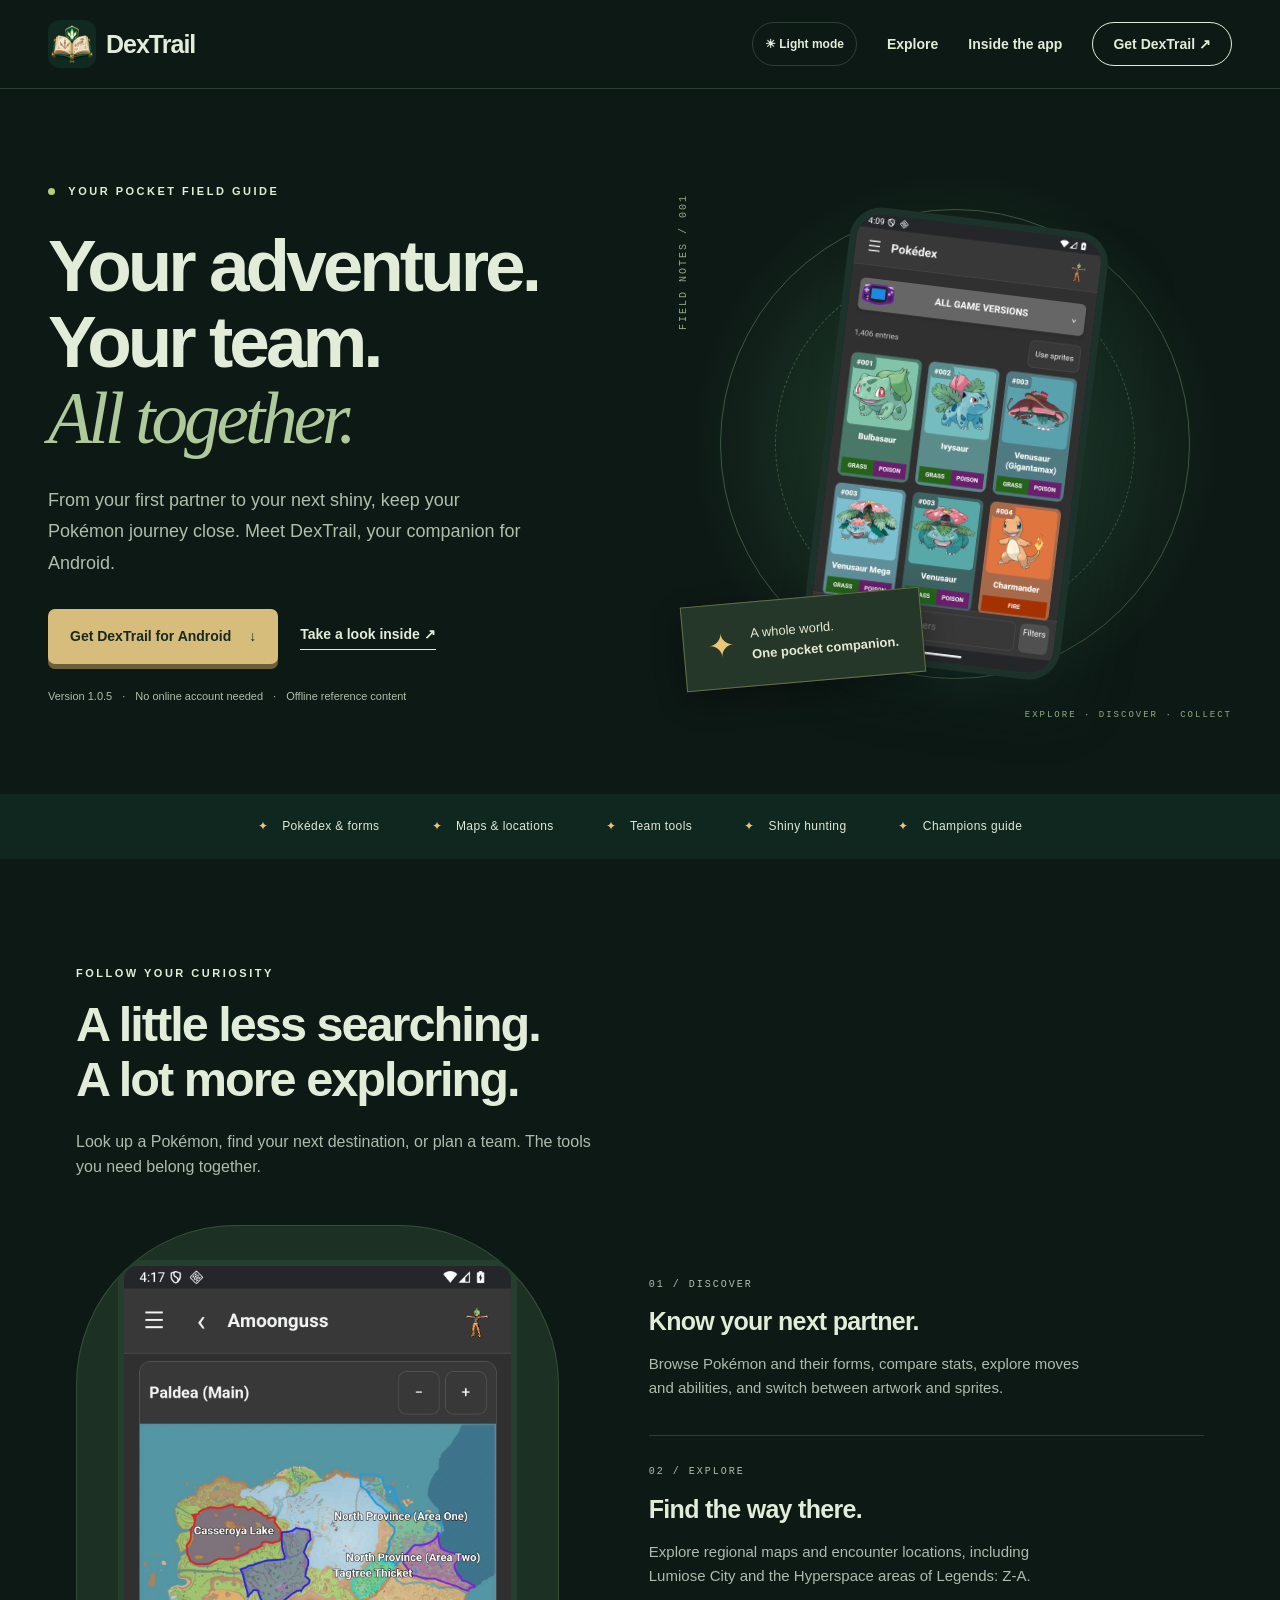
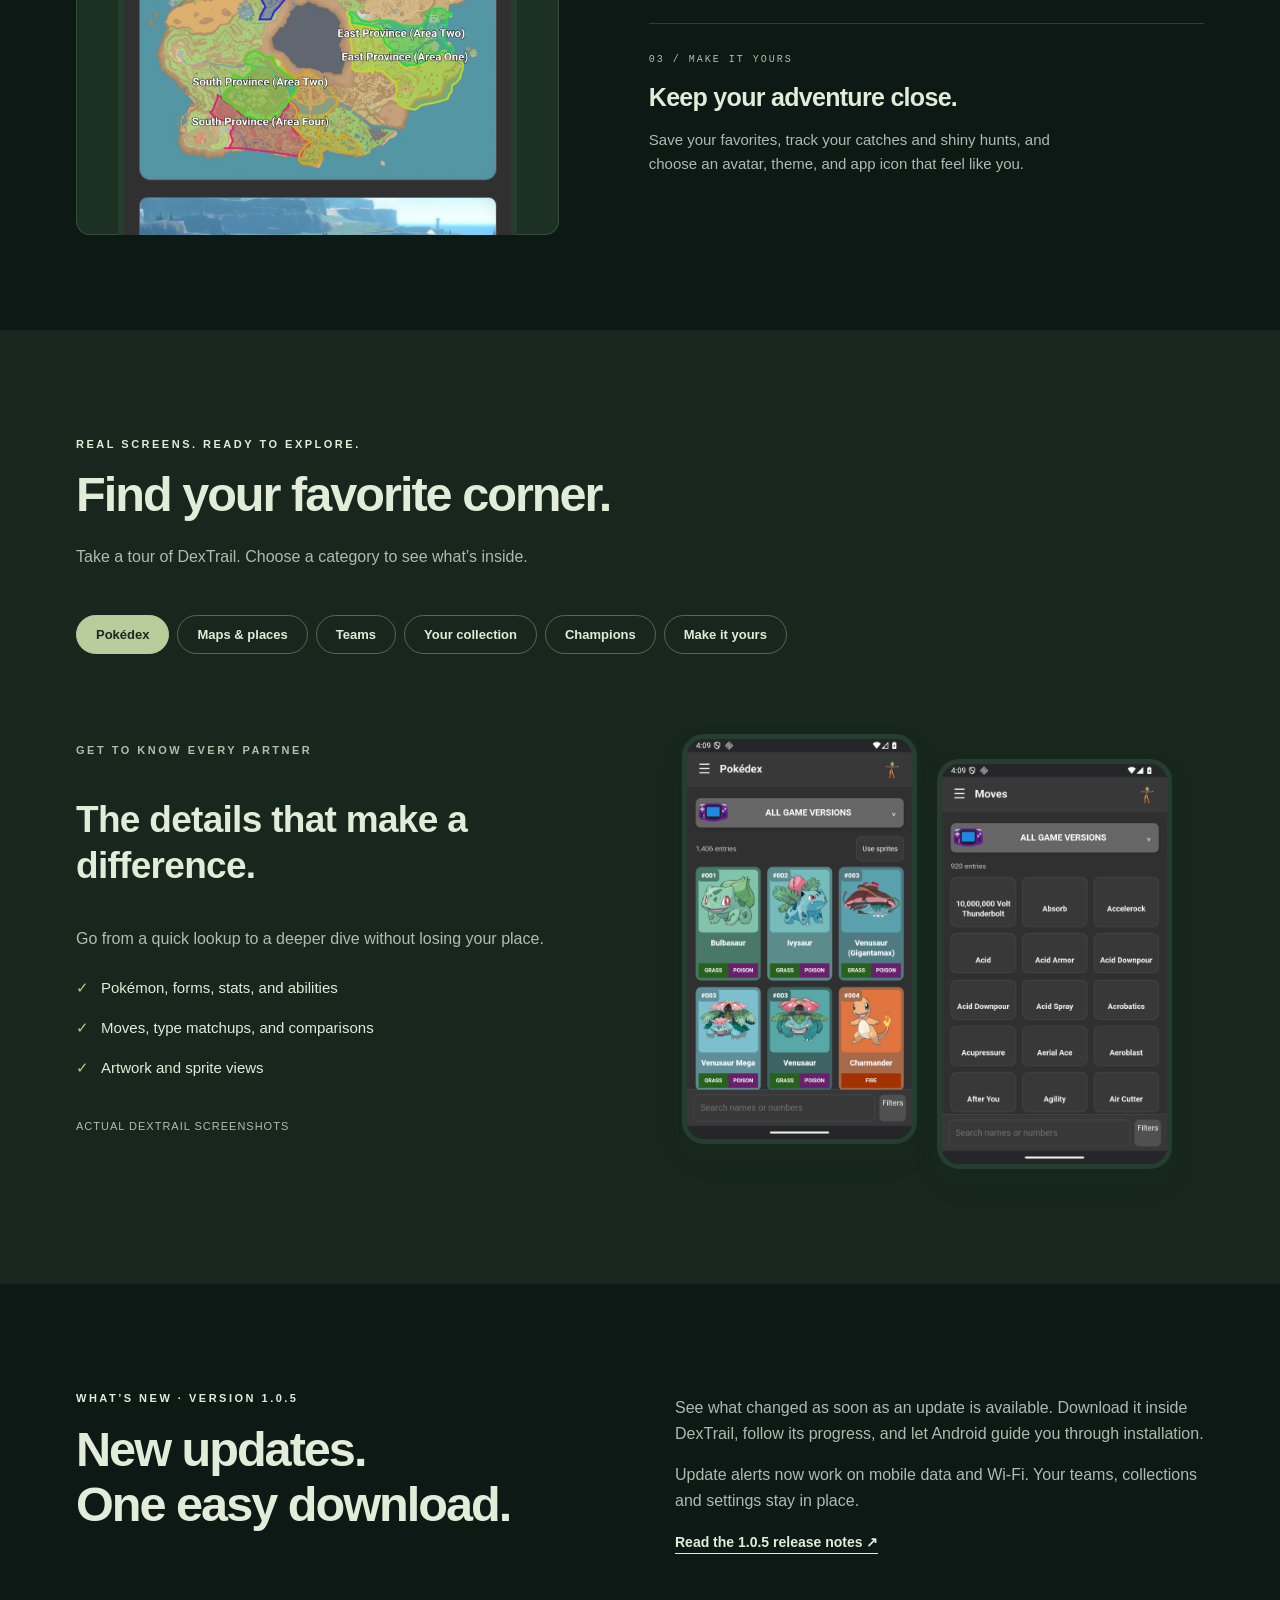
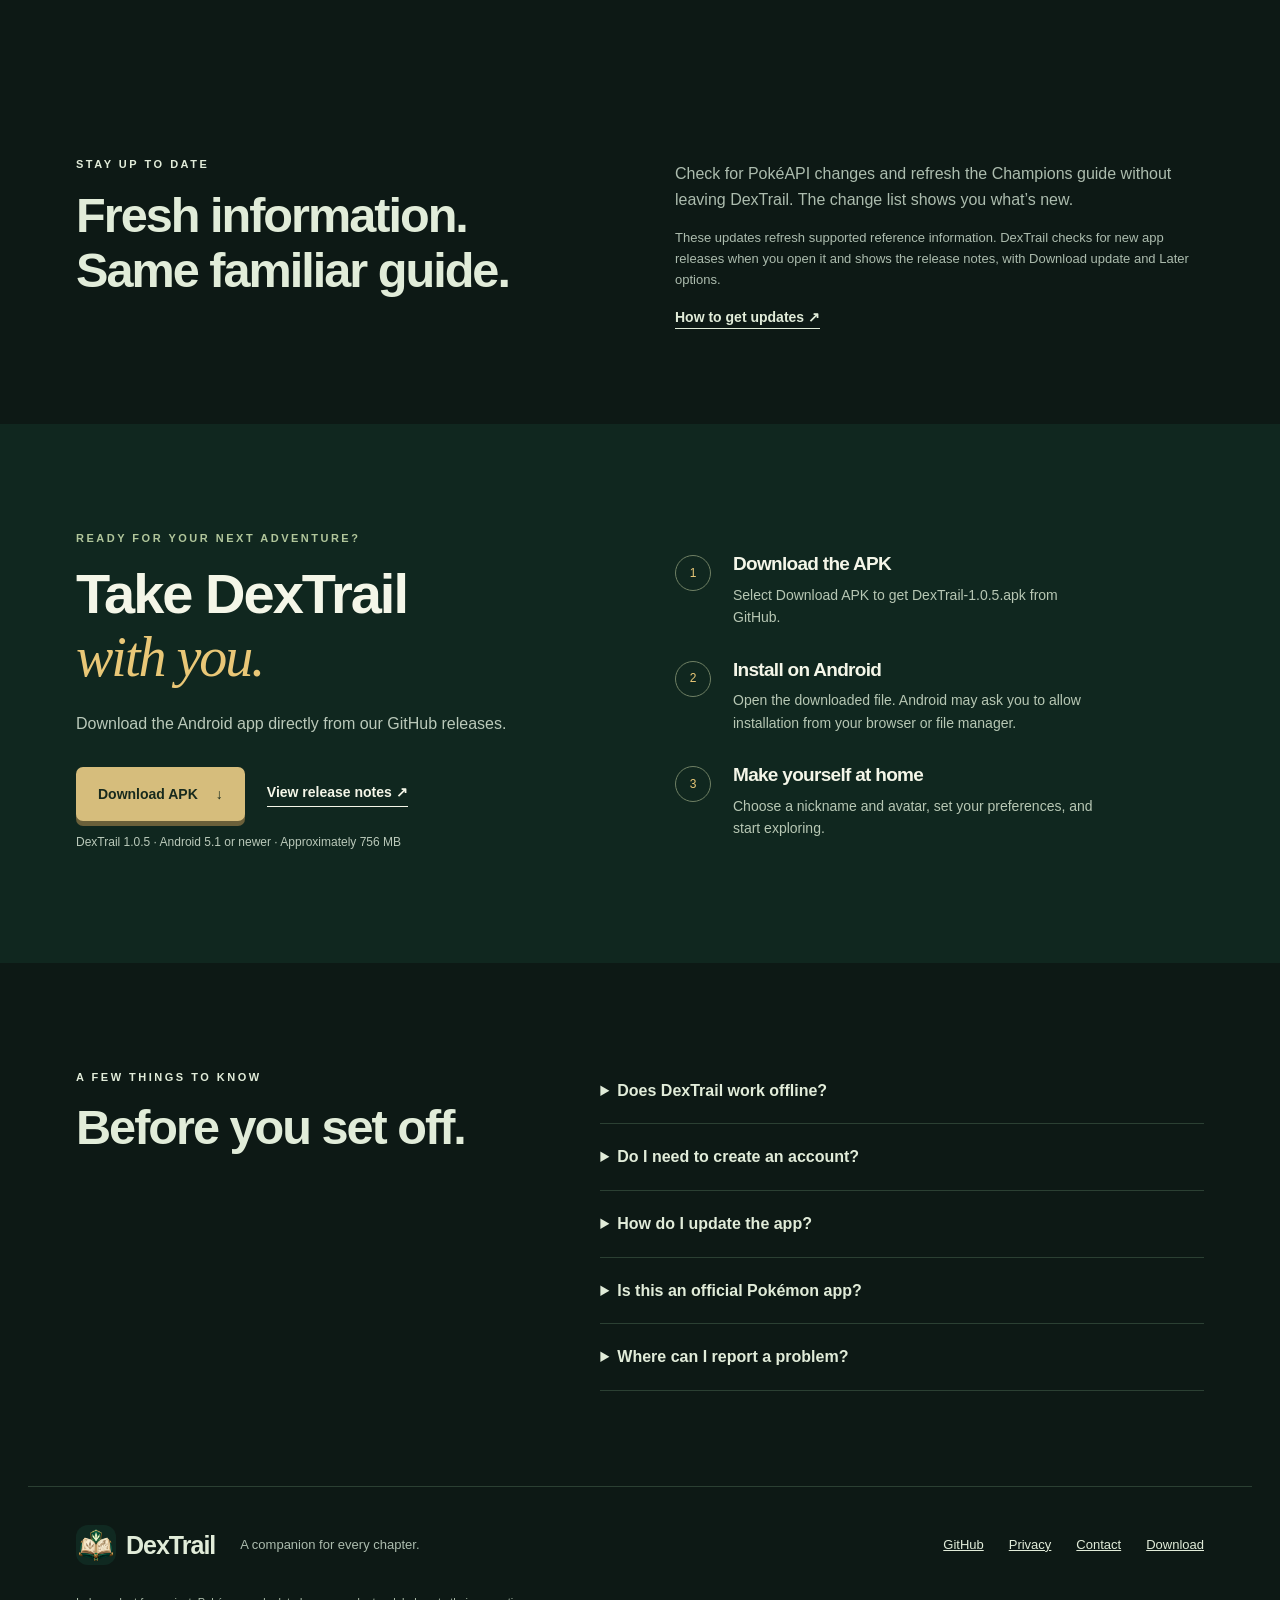
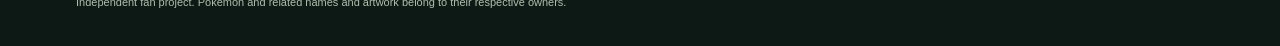
==== commit 7e598639: "Publish DexTrail 1.0.5 downloads and release notes" ====
--- a/docs/index.html
+++ b/docs/index.html
@@ -3,12 +3,12 @@
 <body><a class="skip" href="#main">Skip to content</a>
 <header><a class="brand" href="#"><img src="assets/app-icon.png" alt="" width="48" height="48"><span>DexTrail</span></a><nav aria-label="Main navigation"><button class="theme-toggle" type="button" aria-label="Switch to light mode">☀ <span>Light mode</span></button><a href="#explore">Explore</a><a href="#inside">Inside the app</a><a href="#download" class="nav-download">Get DexTrail <span aria-hidden="true">↗</span></a></nav></header>
 <main id="main">
-<section class="hero"><div class="hero-copy"><p class="eyebrow"><span class="dot"></span> YOUR POCKET FIELD GUIDE</p><h1>Your adventure.<br>Your team.<br><em>All together.</em></h1><p class="intro">From your first partner to your next shiny, keep your Pokémon journey close. Meet DexTrail, your companion for Android.</p><div class="actions"><a class="button primary" href="#download">Get DexTrail for Android <span aria-hidden="true">↓</span></a><a class="text-link" href="#inside">Take a look inside <span aria-hidden="true">↗</span></a></div><p class="hero-note">Version 1.0.4 <span>·</span> No online account needed <span>·</span> Offline reference content</p></div><div class="hero-scene"><div class="orbit orbit-one"></div><div class="orbit orbit-two"></div><div class="field-label">FIELD NOTES / 001</div><div class="phone hero-phone"><img src="assets/01-pokedex.png" alt="DexTrail Pokédex with Pokémon artwork, types, and search filters" width="1080" height="1920" fetchpriority="high"></div><div class="paper-tag"><span class="star">✦</span><div>A whole world.<br><strong>One pocket companion.</strong></div></div><span class="scene-mark">EXPLORE · DISCOVER · COLLECT</span></div></section>
+<section class="hero"><div class="hero-copy"><p class="eyebrow"><span class="dot"></span> YOUR POCKET FIELD GUIDE</p><h1>Your adventure.<br>Your team.<br><em>All together.</em></h1><p class="intro">From your first partner to your next shiny, keep your Pokémon journey close. Meet DexTrail, your companion for Android.</p><div class="actions"><a class="button primary" href="#download">Get DexTrail for Android <span aria-hidden="true">↓</span></a><a class="text-link" href="#inside">Take a look inside <span aria-hidden="true">↗</span></a></div><p class="hero-note">Version 1.0.5 <span>·</span> No online account needed <span>·</span> Offline reference content</p></div><div class="hero-scene"><div class="orbit orbit-one"></div><div class="orbit orbit-two"></div><div class="field-label">FIELD NOTES / 001</div><div class="phone hero-phone"><img src="assets/01-pokedex.png" alt="DexTrail Pokédex with Pokémon artwork, types, and search filters" width="1080" height="1920" fetchpriority="high"></div><div class="paper-tag"><span class="star">✦</span><div>A whole world.<br><strong>One pocket companion.</strong></div></div><span class="scene-mark">EXPLORE · DISCOVER · COLLECT</span></div></section>
 <div class="feature-strip"><span>Pokédex & forms</span><span>Maps & locations</span><span>Team tools</span><span>Shiny hunting</span><span>Champions guide</span></div>
 <section id="explore" class="section explore"><div class="section-heading"><p class="eyebrow">FOLLOW YOUR CURIOSITY</p><h2>A little less searching.<br>A lot more exploring.</h2><p>Look up a Pokémon, find your next destination, or plan a team. The tools you need belong together.</p></div><div class="feature-layout"><div class="map-frame"><img src="assets/03-locations.png" alt="Regional maps and Pokémon locations in DexTrail" width="1080" height="1920" loading="lazy"></div><div class="feature-stories"><article><span class="number">01 / DISCOVER</span><h3>Know your next partner.</h3><p>Browse Pokémon and their forms, compare stats, explore moves and abilities, and switch between artwork and sprites.</p></article><article><span class="number">02 / EXPLORE</span><h3>Find the way there.</h3><p>Explore regional maps and encounter locations, including Lumiose City and the Hyperspace areas of Legends: Z-A.</p></article><article><span class="number">03 / MAKE IT YOURS</span><h3>Keep your adventure close.</h3><p>Save your favorites, track your catches and shiny hunts, and choose an avatar, theme, and app icon that feel like you.</p></article></div></div></section>
 <section id="inside" class="tour section"><div class="section-heading"><p class="eyebrow">REAL SCREENS. READY TO EXPLORE.</p><h2>Find your favorite corner.</h2><p>Take a tour of DexTrail. Choose a category to see what’s inside.</p></div><div class="tour-tabs" role="tablist" aria-label="App features"></div><div class="tour-content"><div class="tour-copy"><p class="eyebrow" id="tour-kicker"></p><h3 id="tour-title"></h3><p id="tour-description"></p><ul id="tour-points"></ul><p class="screen-note">Actual DexTrail screenshots</p></div><div class="tour-screens" id="tour-screens" role="tabpanel" tabindex="0"></div></div></section>
-<section class="updates section" id="whats-new"><div><p class="eyebrow">WHAT’S NEW · VERSION 1.0.4</p><h2>Your choice.<br>Clearer privacy controls.</h2></div><div><p>Optional usage statistics help improve DexTrail and make updates more reliable. Choose whether to share when you open this update, or change your choice anytime in Settings → Privacy.</p><p>The updated privacy information explains what is shared. Your trainer profile, teams and collections stay on your device.</p><a class="text-link" href="https://github.com/Cryoflam3/DexTrail/releases/tag/v1.0.4-build.20332">Read the 1.0.4 release notes <span aria-hidden="true">↗</span></a></div></section><section class="updates section"><div><p class="eyebrow">STAY UP TO DATE</p><h2>Fresh information.<br>Same familiar guide.</h2></div><div><p>Check for PokéAPI changes and refresh the Champions guide without leaving DexTrail. The change list shows you what’s new.</p><p class="muted">These updates refresh supported reference information. DexTrail checks for new app releases when you open it and lets you choose Update now or Later.</p><a class="text-link" href="#download">How to get updates <span aria-hidden="true">↗</span></a></div></section>
-<section id="download" class="download section"><div><p class="eyebrow">READY FOR YOUR NEXT ADVENTURE?</p><h2>Take DexTrail<br><em>with you.</em></h2><p>Download the Android app directly from our GitHub releases.</p><div id="release-action" class="actions"><a class="button primary" href="https://github.com/Cryoflam3/DexTrail/releases/download/v1.0.4-build.20332/DexTrail-1.0.4.apk">Download APK <span aria-hidden="true">↓</span></a><a class="text-link" href="https://github.com/Cryoflam3/DexTrail/releases/latest">View release notes <span aria-hidden="true">↗</span></a></div><p class="download-meta">DexTrail 1.0.4 · Android 5.1 or newer · Approximately 756 MB</p></div><ol class="install-steps"><li><span>1</span><div><h3>Download the APK</h3><p>Select Download APK to get DexTrail-1.0.4.apk from GitHub.</p></div></li><li><span>2</span><div><h3>Install on Android</h3><p>Open the downloaded file. Android may ask you to allow installation from your browser or file manager.</p></div></li><li><span>3</span><div><h3>Make yourself at home</h3><p>Choose a nickname and avatar, set your preferences, and start exploring.</p></div></li></ol></section>
+<section class="updates section" id="whats-new"><div><p class="eyebrow">WHAT’S NEW · VERSION 1.0.5</p><h2>New updates.<br>One easy download.</h2></div><div><p>See what changed as soon as an update is available. Download it inside DexTrail, follow its progress, and let Android guide you through installation.</p><p>Update alerts now work on mobile data and Wi-Fi. Your teams, collections and settings stay in place.</p><a class="text-link" href="https://github.com/Cryoflam3/DexTrail/releases/tag/v1.0.5-build.20333">Read the 1.0.5 release notes <span aria-hidden="true">↗</span></a></div></section><section class="updates section"><div><p class="eyebrow">STAY UP TO DATE</p><h2>Fresh information.<br>Same familiar guide.</h2></div><div><p>Check for PokéAPI changes and refresh the Champions guide without leaving DexTrail. The change list shows you what’s new.</p><p class="muted">These updates refresh supported reference information. DexTrail checks for new app releases when you open it and shows the release notes, with Download update and Later options.</p><a class="text-link" href="#download">How to get updates <span aria-hidden="true">↗</span></a></div></section>
+<section id="download" class="download section"><div><p class="eyebrow">READY FOR YOUR NEXT ADVENTURE?</p><h2>Take DexTrail<br><em>with you.</em></h2><p>Download the Android app directly from our GitHub releases.</p><div id="release-action" class="actions"><a class="button primary" href="https://github.com/Cryoflam3/DexTrail/releases/download/v1.0.5-build.20333/DexTrail-1.0.5.apk">Download APK <span aria-hidden="true">↓</span></a><a class="text-link" href="https://github.com/Cryoflam3/DexTrail/releases/latest">View release notes <span aria-hidden="true">↗</span></a></div><p class="download-meta">DexTrail 1.0.5 · Android 5.1 or newer · Approximately 756 MB</p></div><ol class="install-steps"><li><span>1</span><div><h3>Download the APK</h3><p>Select Download APK to get DexTrail-1.0.5.apk from GitHub.</p></div></li><li><span>2</span><div><h3>Install on Android</h3><p>Open the downloaded file. Android may ask you to allow installation from your browser or file manager.</p></div></li><li><span>3</span><div><h3>Make yourself at home</h3><p>Choose a nickname and avatar, set your preferences, and start exploring.</p></div></li></ol></section>
 <section class="faq section"><div><p class="eyebrow">A FEW THINGS TO KNOW</p><h2>Before you set off.</h2></div><div class="questions"><details><summary>Does DexTrail work offline?</summary><p>Bundled reference content works offline. Refreshing information, opening source websites, and downloading additional online content require an internet connection.</p></details><details><summary>Do I need to create an account?</summary><p>No. Your nickname and avatar create a local profile on your device. Your teams, collections, and preferences stay in the app’s private storage.</p></details><details><summary>How do I update the app?</summary><p>Get new APK versions from the same GitHub release page. Install them over your existing DexTrail installation rather than uninstalling first. Export a backup before updating to keep an extra copy of your saved records.</p></details><details><summary>Is this an official Pokémon app?</summary><p>No. DexTrail is an independent fan project and is not affiliated with or endorsed by Nintendo, The Pokémon Company, or Game Freak. Pokémon names and artwork belong to their respective owners. Source and artist credits are available inside the app.</p></details><details><summary>Where can I report a problem?</summary><p>Email <a href="mailto:DexTrail.Feedback@proton.me">DexTrail.Feedback@proton.me</a> with the app version, what happened, and the steps that led to it. Please leave personal information out of screenshots.</p></details></div></section>
 </main><footer><a class="brand" href="#"><img src="assets/app-icon.png" alt="" width="40" height="40">DexTrail</a><p>A companion for every chapter.</p><div><a href="https://github.com/Cryoflam3/DexTrail">GitHub</a><a href="privacy.html">Privacy</a><a href="mailto:DexTrail.Feedback@proton.me">Contact</a><a href="#download">Download</a></div><small>Independent fan project. Pokémon and related names and artwork belong to their respective owners.</small></footer>
-<dialog id="lightbox"><button class="close" aria-label="Close screenshot">×</button><img alt=""></dialog><script src="release.js"></script><script src="app.js"></script></body></html>
+<dialog id="lightbox"><button class="close" aria-label="Close screenshot">×</button><img alt=""></dialog><script src="release.js"></script><script src="app.js"></script></body></html>
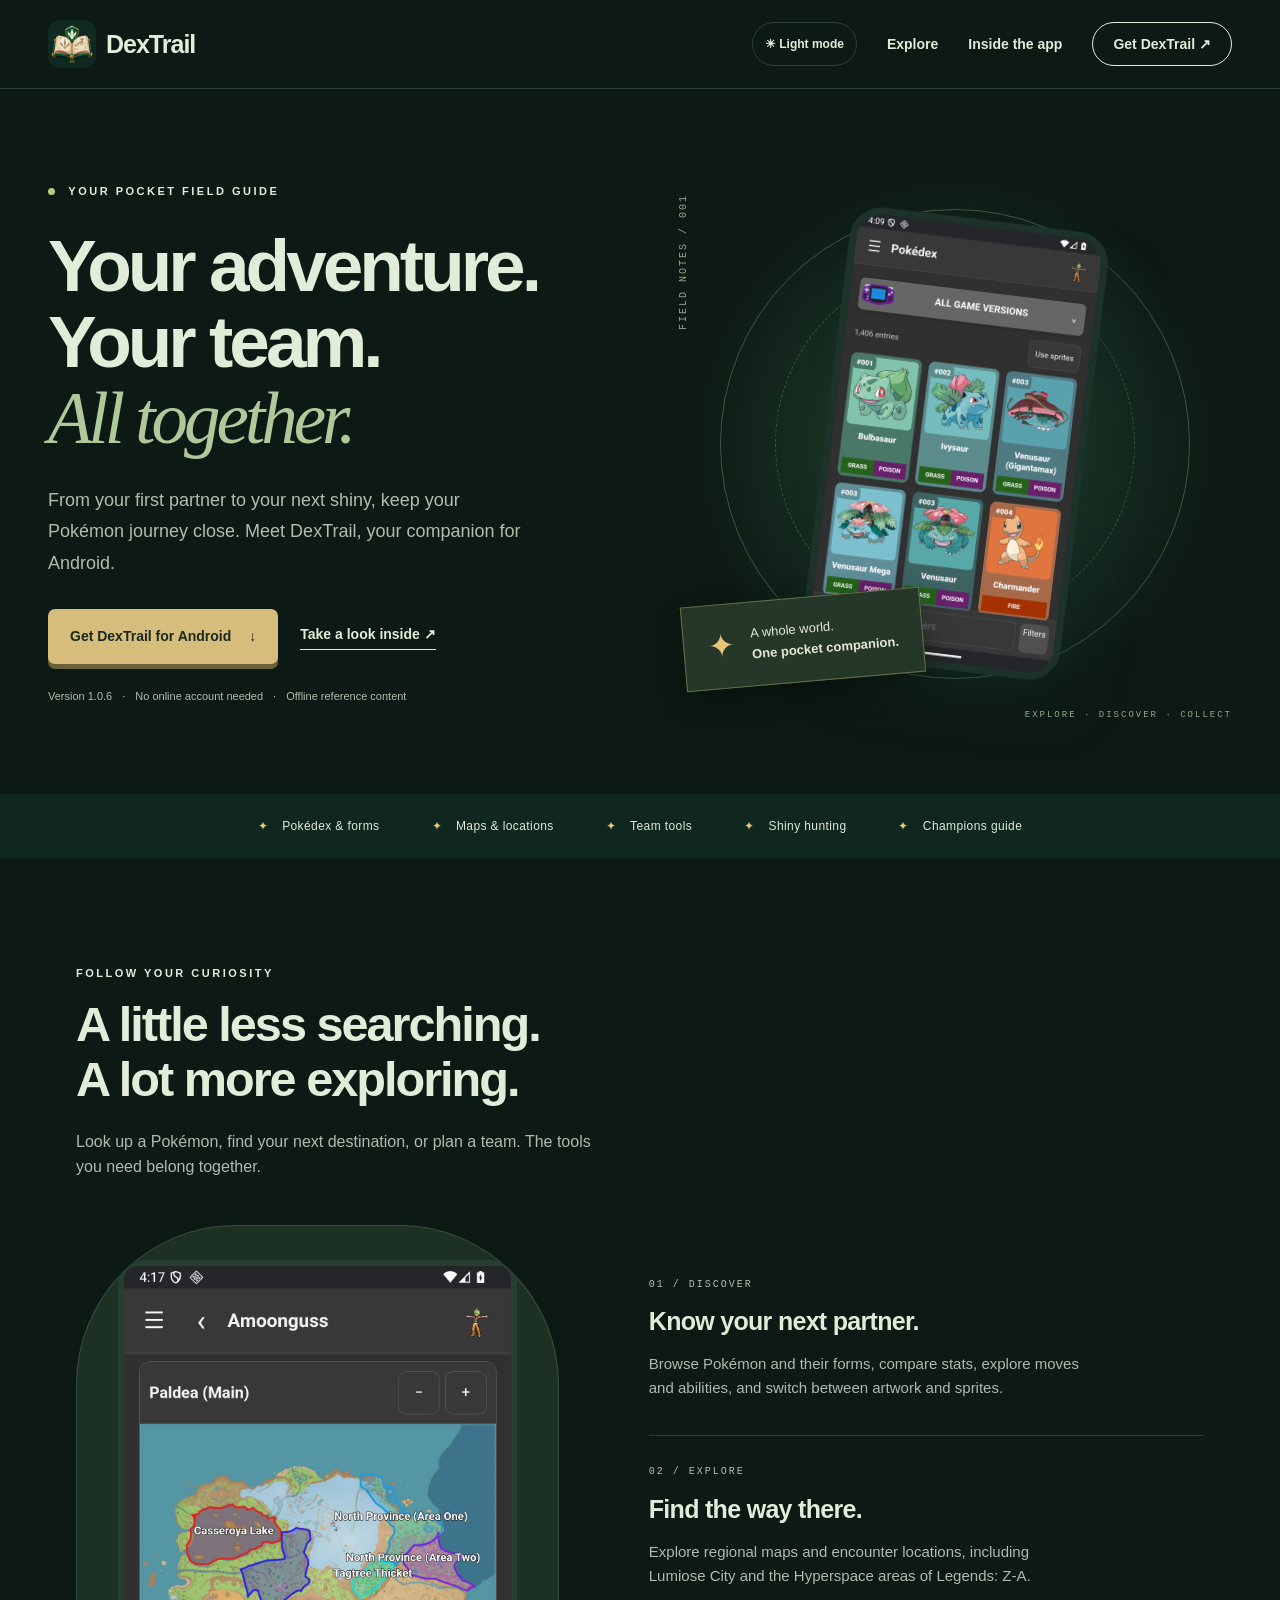
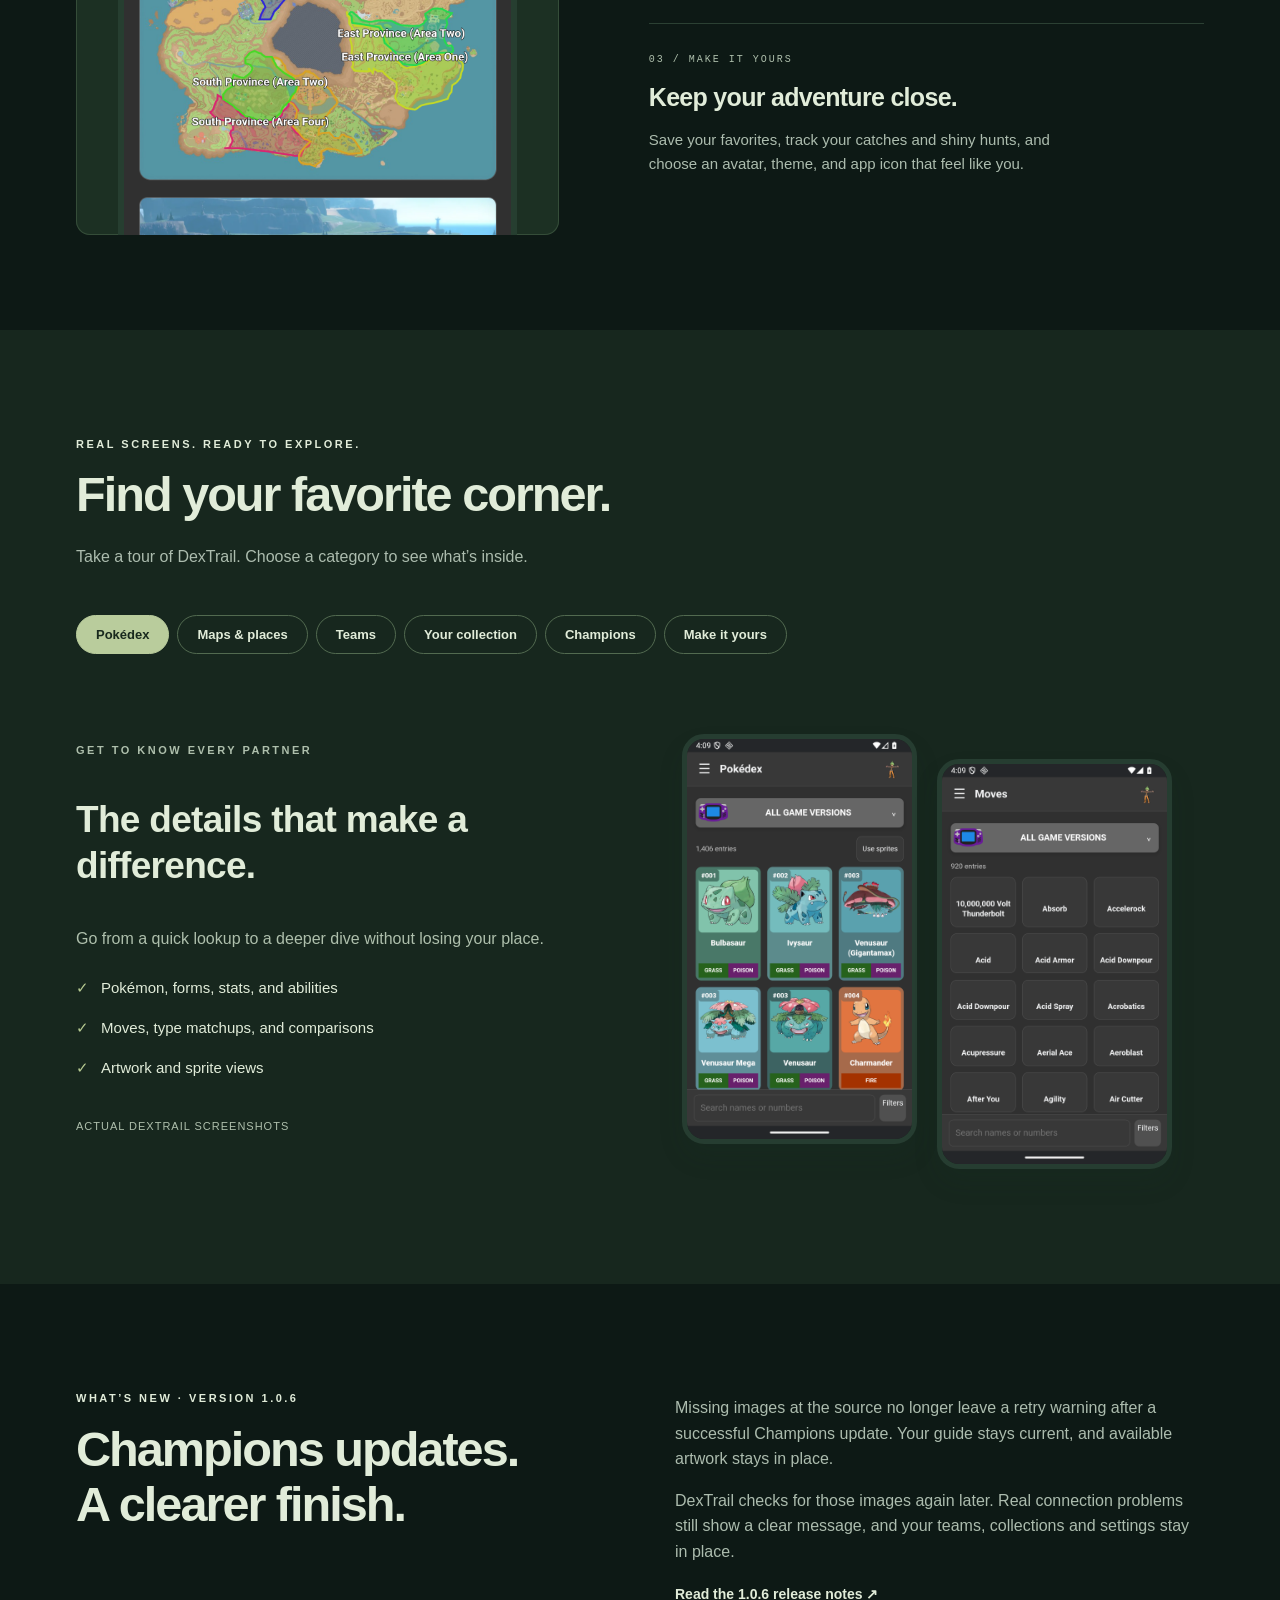
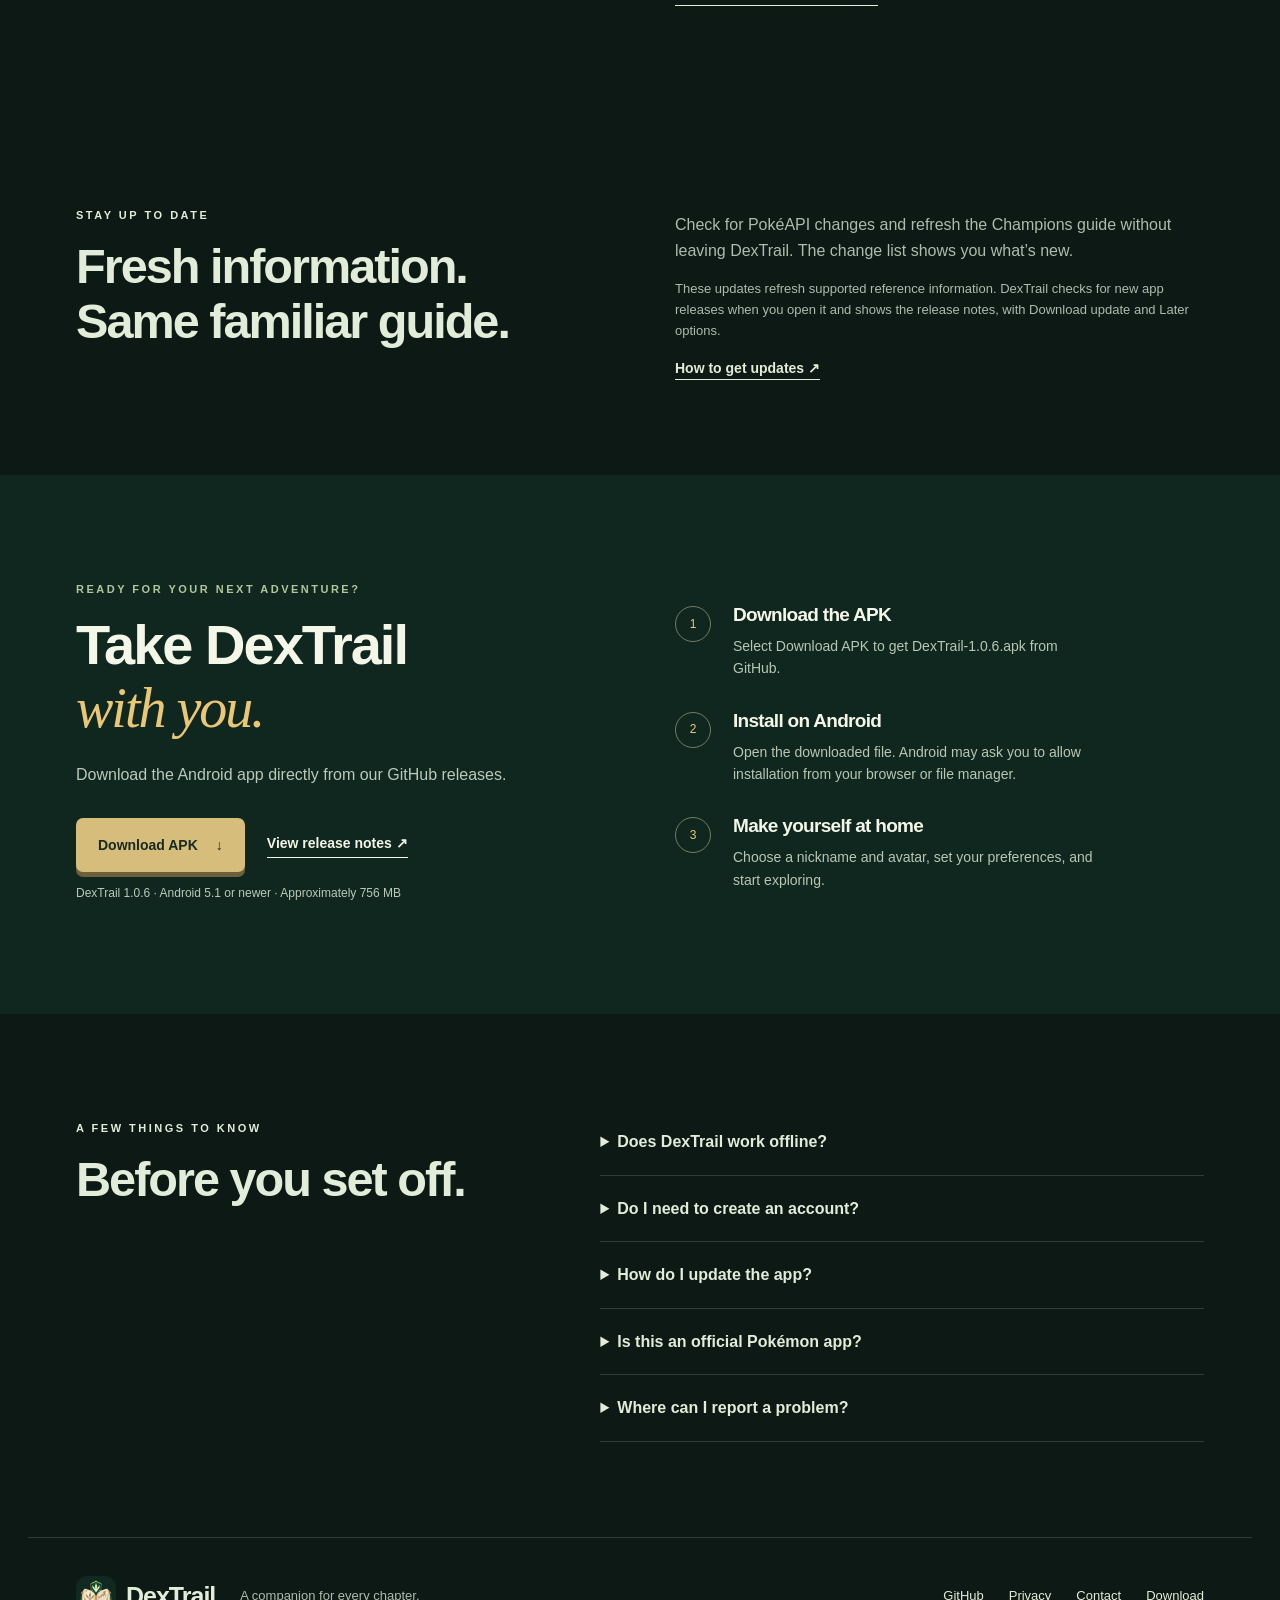
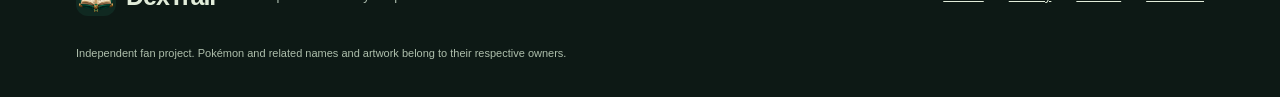
==== commit 18b3f0bc: "Update DexTrail downloads and notes for 1.0.6" ====
--- a/docs/index.html
+++ b/docs/index.html
@@ -3,12 +3,12 @@
 <body><a class="skip" href="#main">Skip to content</a>
 <header><a class="brand" href="#"><img src="assets/app-icon.png" alt="" width="48" height="48"><span>DexTrail</span></a><nav aria-label="Main navigation"><button class="theme-toggle" type="button" aria-label="Switch to light mode">☀ <span>Light mode</span></button><a href="#explore">Explore</a><a href="#inside">Inside the app</a><a href="#download" class="nav-download">Get DexTrail <span aria-hidden="true">↗</span></a></nav></header>
 <main id="main">
-<section class="hero"><div class="hero-copy"><p class="eyebrow"><span class="dot"></span> YOUR POCKET FIELD GUIDE</p><h1>Your adventure.<br>Your team.<br><em>All together.</em></h1><p class="intro">From your first partner to your next shiny, keep your Pokémon journey close. Meet DexTrail, your companion for Android.</p><div class="actions"><a class="button primary" href="#download">Get DexTrail for Android <span aria-hidden="true">↓</span></a><a class="text-link" href="#inside">Take a look inside <span aria-hidden="true">↗</span></a></div><p class="hero-note">Version 1.0.5 <span>·</span> No online account needed <span>·</span> Offline reference content</p></div><div class="hero-scene"><div class="orbit orbit-one"></div><div class="orbit orbit-two"></div><div class="field-label">FIELD NOTES / 001</div><div class="phone hero-phone"><img src="assets/01-pokedex.png" alt="DexTrail Pokédex with Pokémon artwork, types, and search filters" width="1080" height="1920" fetchpriority="high"></div><div class="paper-tag"><span class="star">✦</span><div>A whole world.<br><strong>One pocket companion.</strong></div></div><span class="scene-mark">EXPLORE · DISCOVER · COLLECT</span></div></section>
+<section class="hero"><div class="hero-copy"><p class="eyebrow"><span class="dot"></span> YOUR POCKET FIELD GUIDE</p><h1>Your adventure.<br>Your team.<br><em>All together.</em></h1><p class="intro">From your first partner to your next shiny, keep your Pokémon journey close. Meet DexTrail, your companion for Android.</p><div class="actions"><a class="button primary" href="#download">Get DexTrail for Android <span aria-hidden="true">↓</span></a><a class="text-link" href="#inside">Take a look inside <span aria-hidden="true">↗</span></a></div><p class="hero-note">Version 1.0.6 <span>·</span> No online account needed <span>·</span> Offline reference content</p></div><div class="hero-scene"><div class="orbit orbit-one"></div><div class="orbit orbit-two"></div><div class="field-label">FIELD NOTES / 001</div><div class="phone hero-phone"><img src="assets/01-pokedex.png" alt="DexTrail Pokédex with Pokémon artwork, types, and search filters" width="1080" height="1920" fetchpriority="high"></div><div class="paper-tag"><span class="star">✦</span><div>A whole world.<br><strong>One pocket companion.</strong></div></div><span class="scene-mark">EXPLORE · DISCOVER · COLLECT</span></div></section>
 <div class="feature-strip"><span>Pokédex & forms</span><span>Maps & locations</span><span>Team tools</span><span>Shiny hunting</span><span>Champions guide</span></div>
 <section id="explore" class="section explore"><div class="section-heading"><p class="eyebrow">FOLLOW YOUR CURIOSITY</p><h2>A little less searching.<br>A lot more exploring.</h2><p>Look up a Pokémon, find your next destination, or plan a team. The tools you need belong together.</p></div><div class="feature-layout"><div class="map-frame"><img src="assets/03-locations.png" alt="Regional maps and Pokémon locations in DexTrail" width="1080" height="1920" loading="lazy"></div><div class="feature-stories"><article><span class="number">01 / DISCOVER</span><h3>Know your next partner.</h3><p>Browse Pokémon and their forms, compare stats, explore moves and abilities, and switch between artwork and sprites.</p></article><article><span class="number">02 / EXPLORE</span><h3>Find the way there.</h3><p>Explore regional maps and encounter locations, including Lumiose City and the Hyperspace areas of Legends: Z-A.</p></article><article><span class="number">03 / MAKE IT YOURS</span><h3>Keep your adventure close.</h3><p>Save your favorites, track your catches and shiny hunts, and choose an avatar, theme, and app icon that feel like you.</p></article></div></div></section>
 <section id="inside" class="tour section"><div class="section-heading"><p class="eyebrow">REAL SCREENS. READY TO EXPLORE.</p><h2>Find your favorite corner.</h2><p>Take a tour of DexTrail. Choose a category to see what’s inside.</p></div><div class="tour-tabs" role="tablist" aria-label="App features"></div><div class="tour-content"><div class="tour-copy"><p class="eyebrow" id="tour-kicker"></p><h3 id="tour-title"></h3><p id="tour-description"></p><ul id="tour-points"></ul><p class="screen-note">Actual DexTrail screenshots</p></div><div class="tour-screens" id="tour-screens" role="tabpanel" tabindex="0"></div></div></section>
-<section class="updates section" id="whats-new"><div><p class="eyebrow">WHAT’S NEW · VERSION 1.0.5</p><h2>New updates.<br>One easy download.</h2></div><div><p>See what changed as soon as an update is available. Download it inside DexTrail, follow its progress, and let Android guide you through installation.</p><p>Update alerts now work on mobile data and Wi-Fi. Your teams, collections and settings stay in place.</p><a class="text-link" href="https://github.com/Cryoflam3/DexTrail/releases/tag/v1.0.5-build.20333">Read the 1.0.5 release notes <span aria-hidden="true">↗</span></a></div></section><section class="updates section"><div><p class="eyebrow">STAY UP TO DATE</p><h2>Fresh information.<br>Same familiar guide.</h2></div><div><p>Check for PokéAPI changes and refresh the Champions guide without leaving DexTrail. The change list shows you what’s new.</p><p class="muted">These updates refresh supported reference information. DexTrail checks for new app releases when you open it and shows the release notes, with Download update and Later options.</p><a class="text-link" href="#download">How to get updates <span aria-hidden="true">↗</span></a></div></section>
-<section id="download" class="download section"><div><p class="eyebrow">READY FOR YOUR NEXT ADVENTURE?</p><h2>Take DexTrail<br><em>with you.</em></h2><p>Download the Android app directly from our GitHub releases.</p><div id="release-action" class="actions"><a class="button primary" href="https://github.com/Cryoflam3/DexTrail/releases/download/v1.0.5-build.20333/DexTrail-1.0.5.apk">Download APK <span aria-hidden="true">↓</span></a><a class="text-link" href="https://github.com/Cryoflam3/DexTrail/releases/latest">View release notes <span aria-hidden="true">↗</span></a></div><p class="download-meta">DexTrail 1.0.5 · Android 5.1 or newer · Approximately 756 MB</p></div><ol class="install-steps"><li><span>1</span><div><h3>Download the APK</h3><p>Select Download APK to get DexTrail-1.0.5.apk from GitHub.</p></div></li><li><span>2</span><div><h3>Install on Android</h3><p>Open the downloaded file. Android may ask you to allow installation from your browser or file manager.</p></div></li><li><span>3</span><div><h3>Make yourself at home</h3><p>Choose a nickname and avatar, set your preferences, and start exploring.</p></div></li></ol></section>
+<section class="updates section" id="whats-new"><div><p class="eyebrow">WHAT’S NEW · VERSION 1.0.6</p><h2>Champions updates.<br>A clearer finish.</h2></div><div><p>Missing images at the source no longer leave a retry warning after a successful Champions update. Your guide stays current, and available artwork stays in place.</p><p>DexTrail checks for those images again later. Real connection problems still show a clear message, and your teams, collections and settings stay in place.</p><a class="text-link" href="https://github.com/Cryoflam3/DexTrail/releases/tag/v1.0.6-build.20334">Read the 1.0.6 release notes <span aria-hidden="true">↗</span></a></div></section><section class="updates section"><div><p class="eyebrow">STAY UP TO DATE</p><h2>Fresh information.<br>Same familiar guide.</h2></div><div><p>Check for PokéAPI changes and refresh the Champions guide without leaving DexTrail. The change list shows you what’s new.</p><p class="muted">These updates refresh supported reference information. DexTrail checks for new app releases when you open it and shows the release notes, with Download update and Later options.</p><a class="text-link" href="#download">How to get updates <span aria-hidden="true">↗</span></a></div></section>
+<section id="download" class="download section"><div><p class="eyebrow">READY FOR YOUR NEXT ADVENTURE?</p><h2>Take DexTrail<br><em>with you.</em></h2><p>Download the Android app directly from our GitHub releases.</p><div id="release-action" class="actions"><a class="button primary" href="https://github.com/Cryoflam3/DexTrail/releases/download/v1.0.6-build.20334/DexTrail-1.0.6.apk">Download APK <span aria-hidden="true">↓</span></a><a class="text-link" href="https://github.com/Cryoflam3/DexTrail/releases/latest">View release notes <span aria-hidden="true">↗</span></a></div><p class="download-meta">DexTrail 1.0.6 · Android 5.1 or newer · Approximately 756 MB</p></div><ol class="install-steps"><li><span>1</span><div><h3>Download the APK</h3><p>Select Download APK to get DexTrail-1.0.6.apk from GitHub.</p></div></li><li><span>2</span><div><h3>Install on Android</h3><p>Open the downloaded file. Android may ask you to allow installation from your browser or file manager.</p></div></li><li><span>3</span><div><h3>Make yourself at home</h3><p>Choose a nickname and avatar, set your preferences, and start exploring.</p></div></li></ol></section>
 <section class="faq section"><div><p class="eyebrow">A FEW THINGS TO KNOW</p><h2>Before you set off.</h2></div><div class="questions"><details><summary>Does DexTrail work offline?</summary><p>Bundled reference content works offline. Refreshing information, opening source websites, and downloading additional online content require an internet connection.</p></details><details><summary>Do I need to create an account?</summary><p>No. Your nickname and avatar create a local profile on your device. Your teams, collections, and preferences stay in the app’s private storage.</p></details><details><summary>How do I update the app?</summary><p>Get new APK versions from the same GitHub release page. Install them over your existing DexTrail installation rather than uninstalling first. Export a backup before updating to keep an extra copy of your saved records.</p></details><details><summary>Is this an official Pokémon app?</summary><p>No. DexTrail is an independent fan project and is not affiliated with or endorsed by Nintendo, The Pokémon Company, or Game Freak. Pokémon names and artwork belong to their respective owners. Source and artist credits are available inside the app.</p></details><details><summary>Where can I report a problem?</summary><p>Email <a href="mailto:DexTrail.Feedback@proton.me">DexTrail.Feedback@proton.me</a> with the app version, what happened, and the steps that led to it. Please leave personal information out of screenshots.</p></details></div></section>
 </main><footer><a class="brand" href="#"><img src="assets/app-icon.png" alt="" width="40" height="40">DexTrail</a><p>A companion for every chapter.</p><div><a href="https://github.com/Cryoflam3/DexTrail">GitHub</a><a href="privacy.html">Privacy</a><a href="mailto:DexTrail.Feedback@proton.me">Contact</a><a href="#download">Download</a></div><small>Independent fan project. Pokémon and related names and artwork belong to their respective owners.</small></footer>
 <dialog id="lightbox"><button class="close" aria-label="Close screenshot">×</button><img alt=""></dialog><script src="release.js"></script><script src="app.js"></script></body></html>
